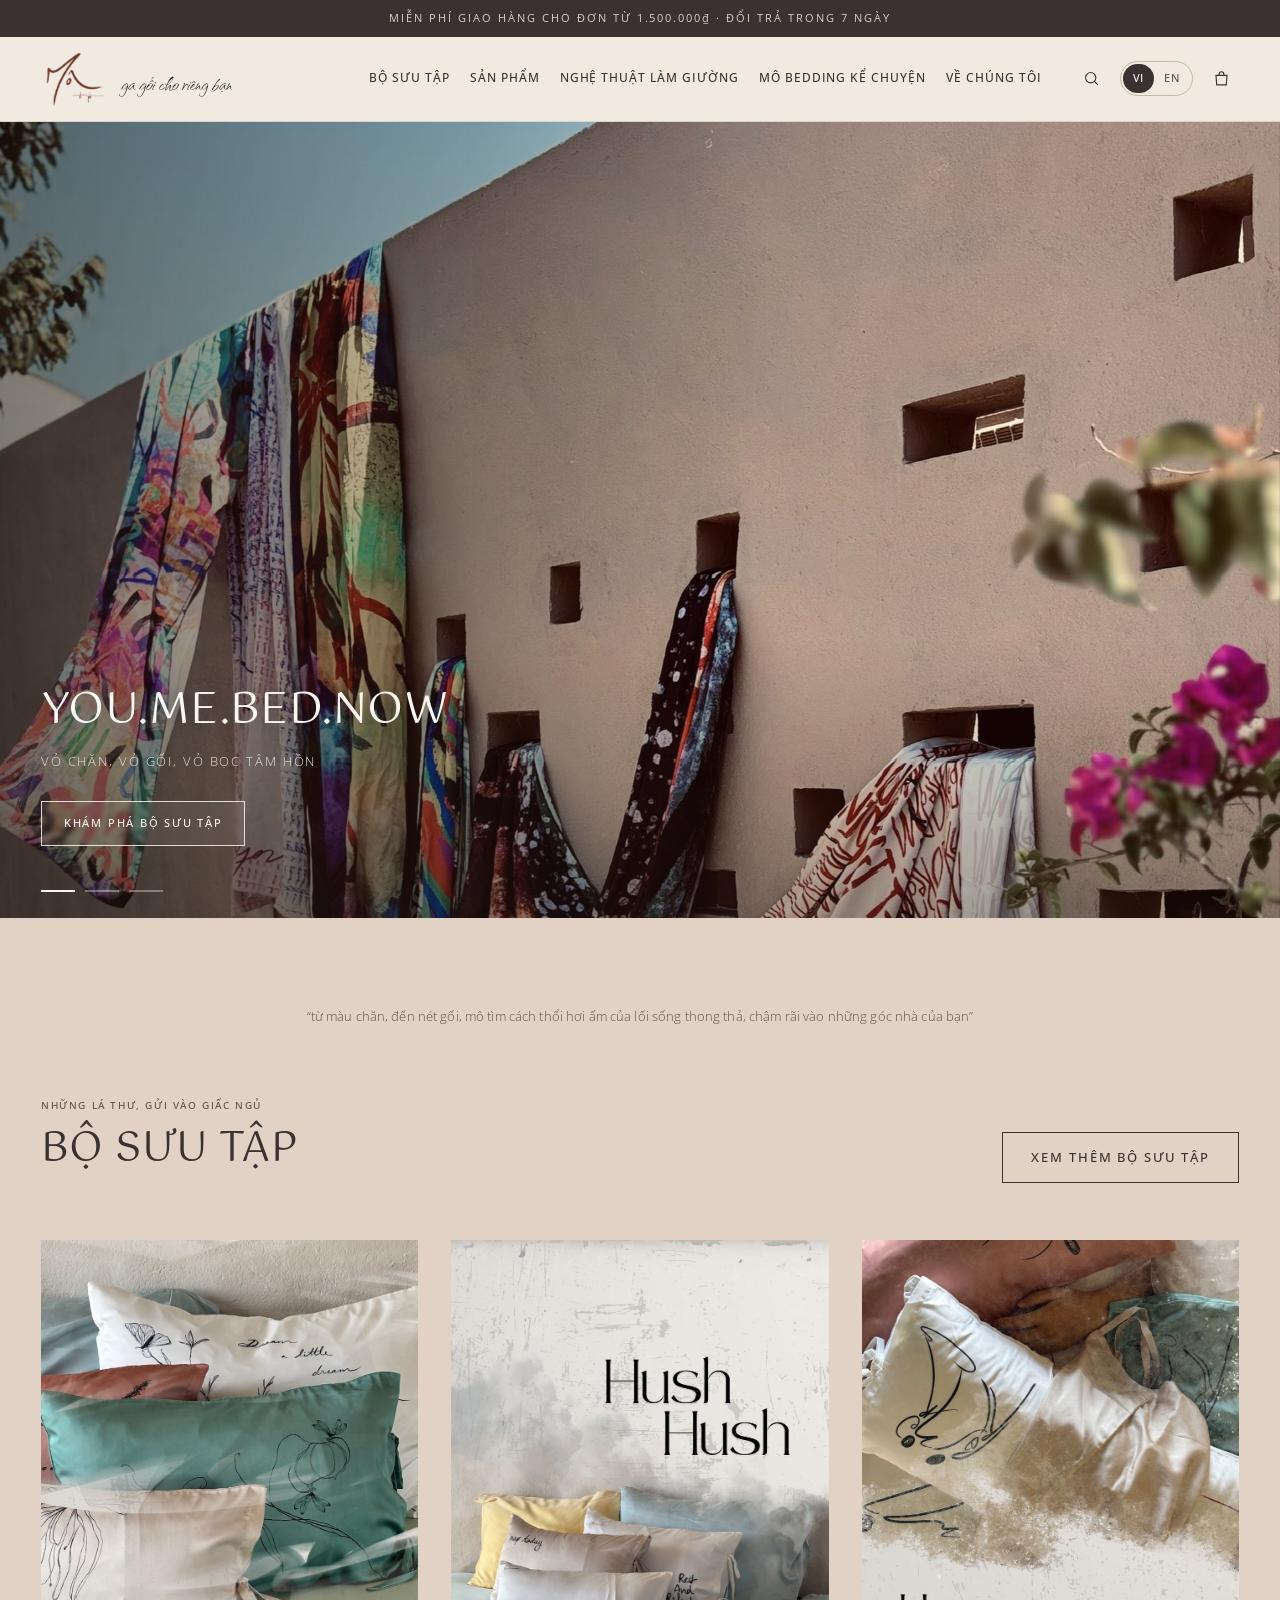
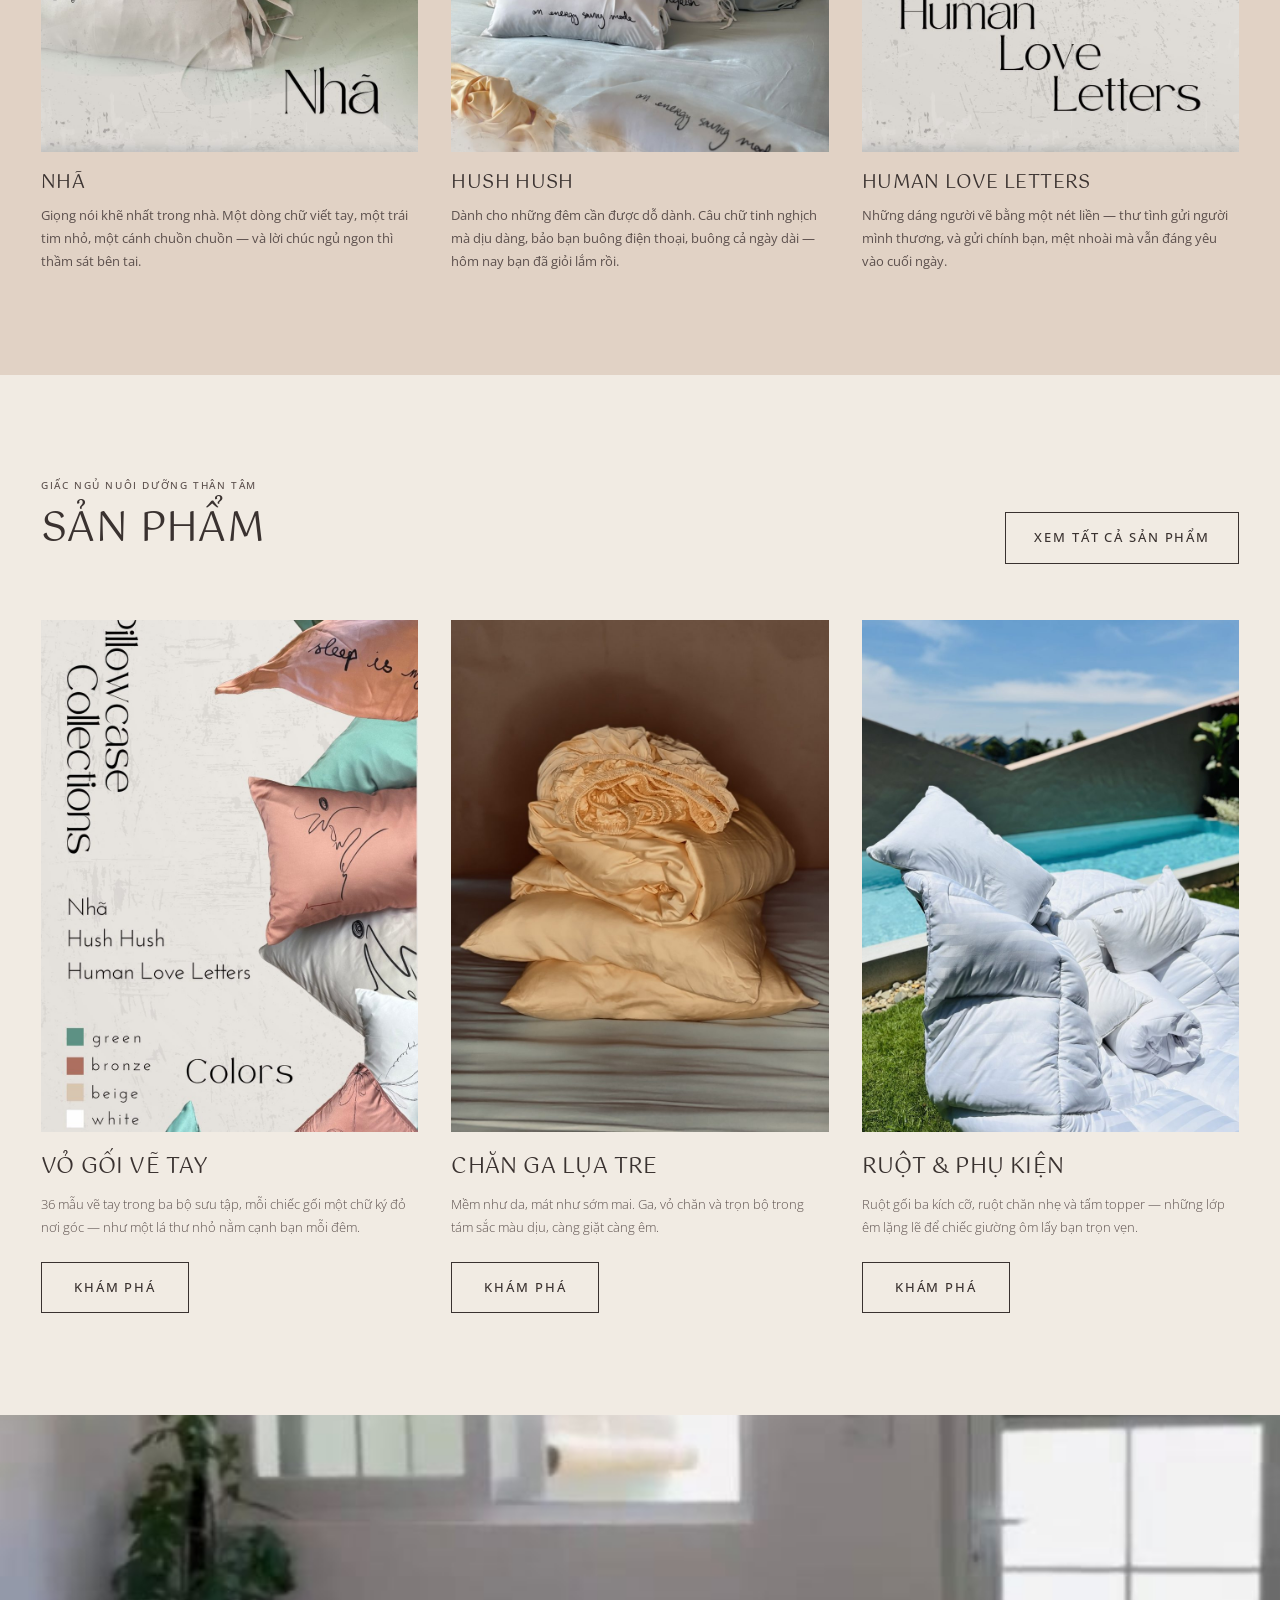
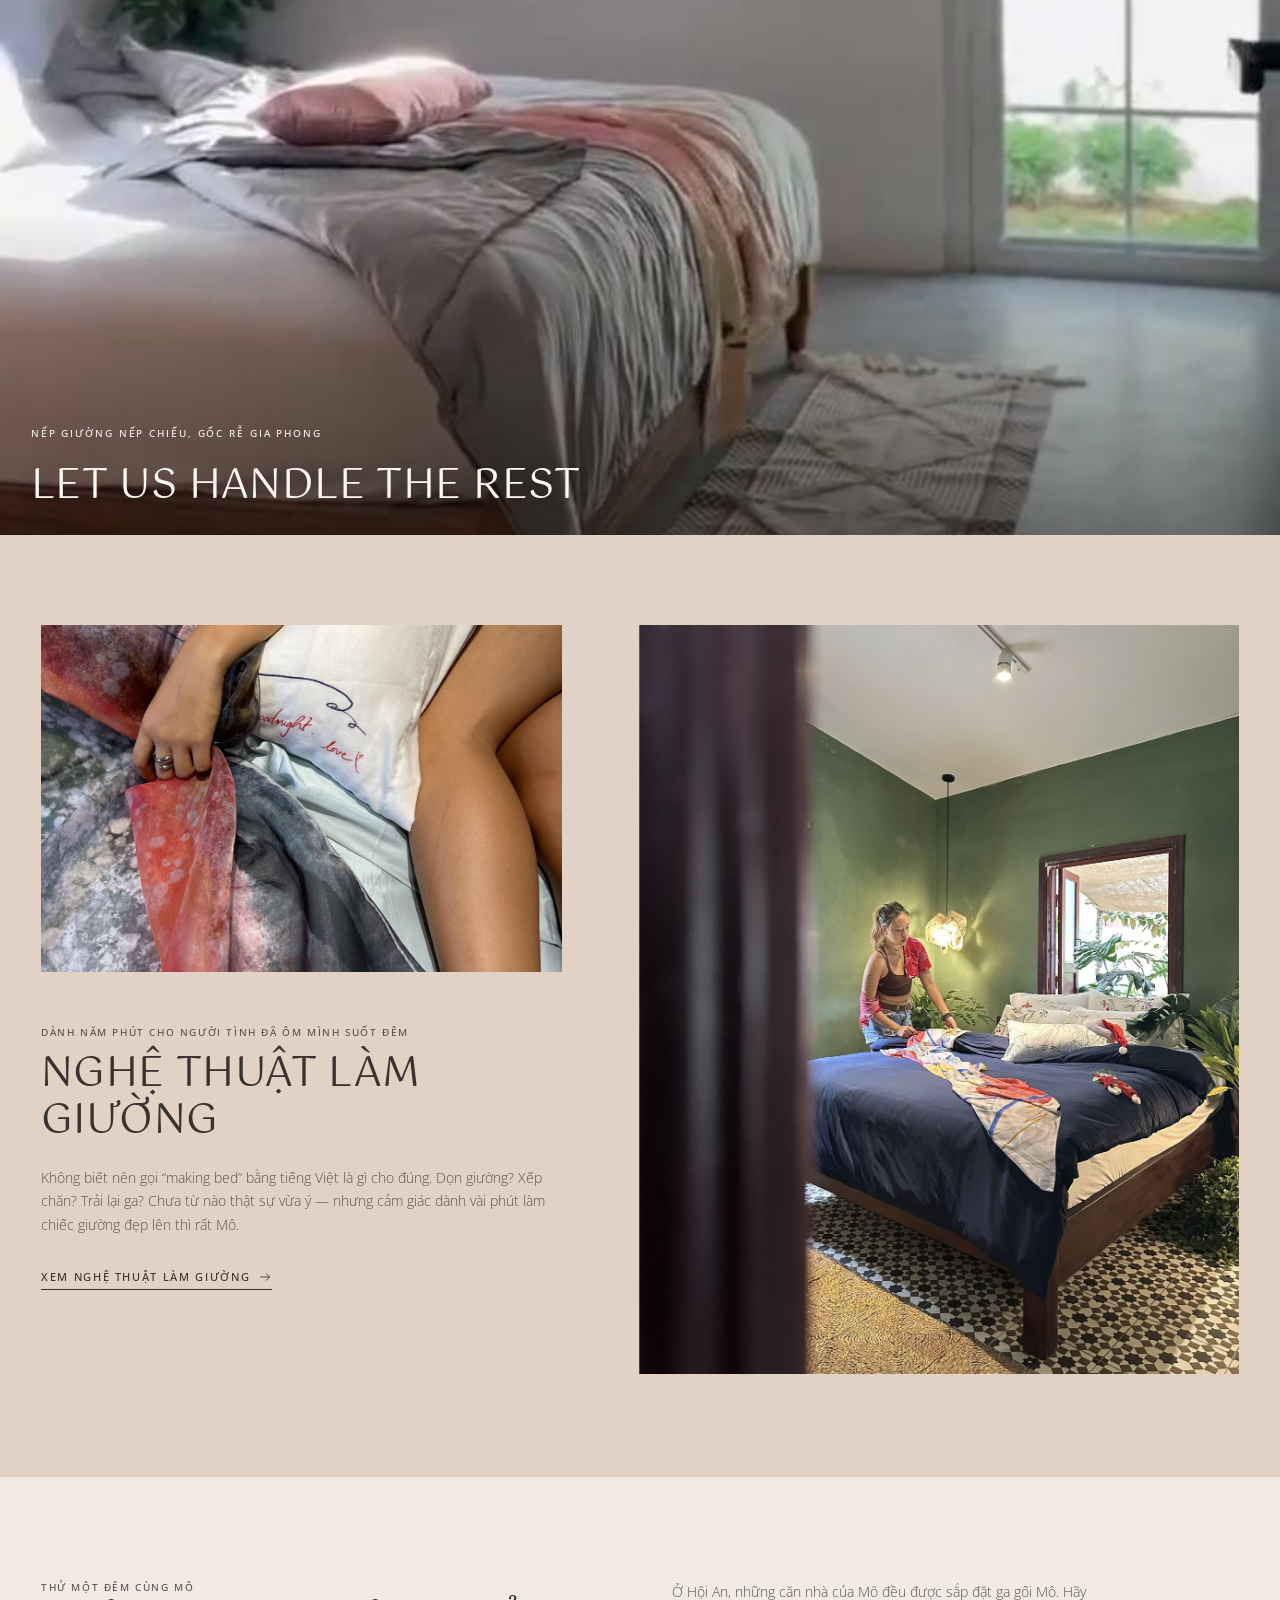
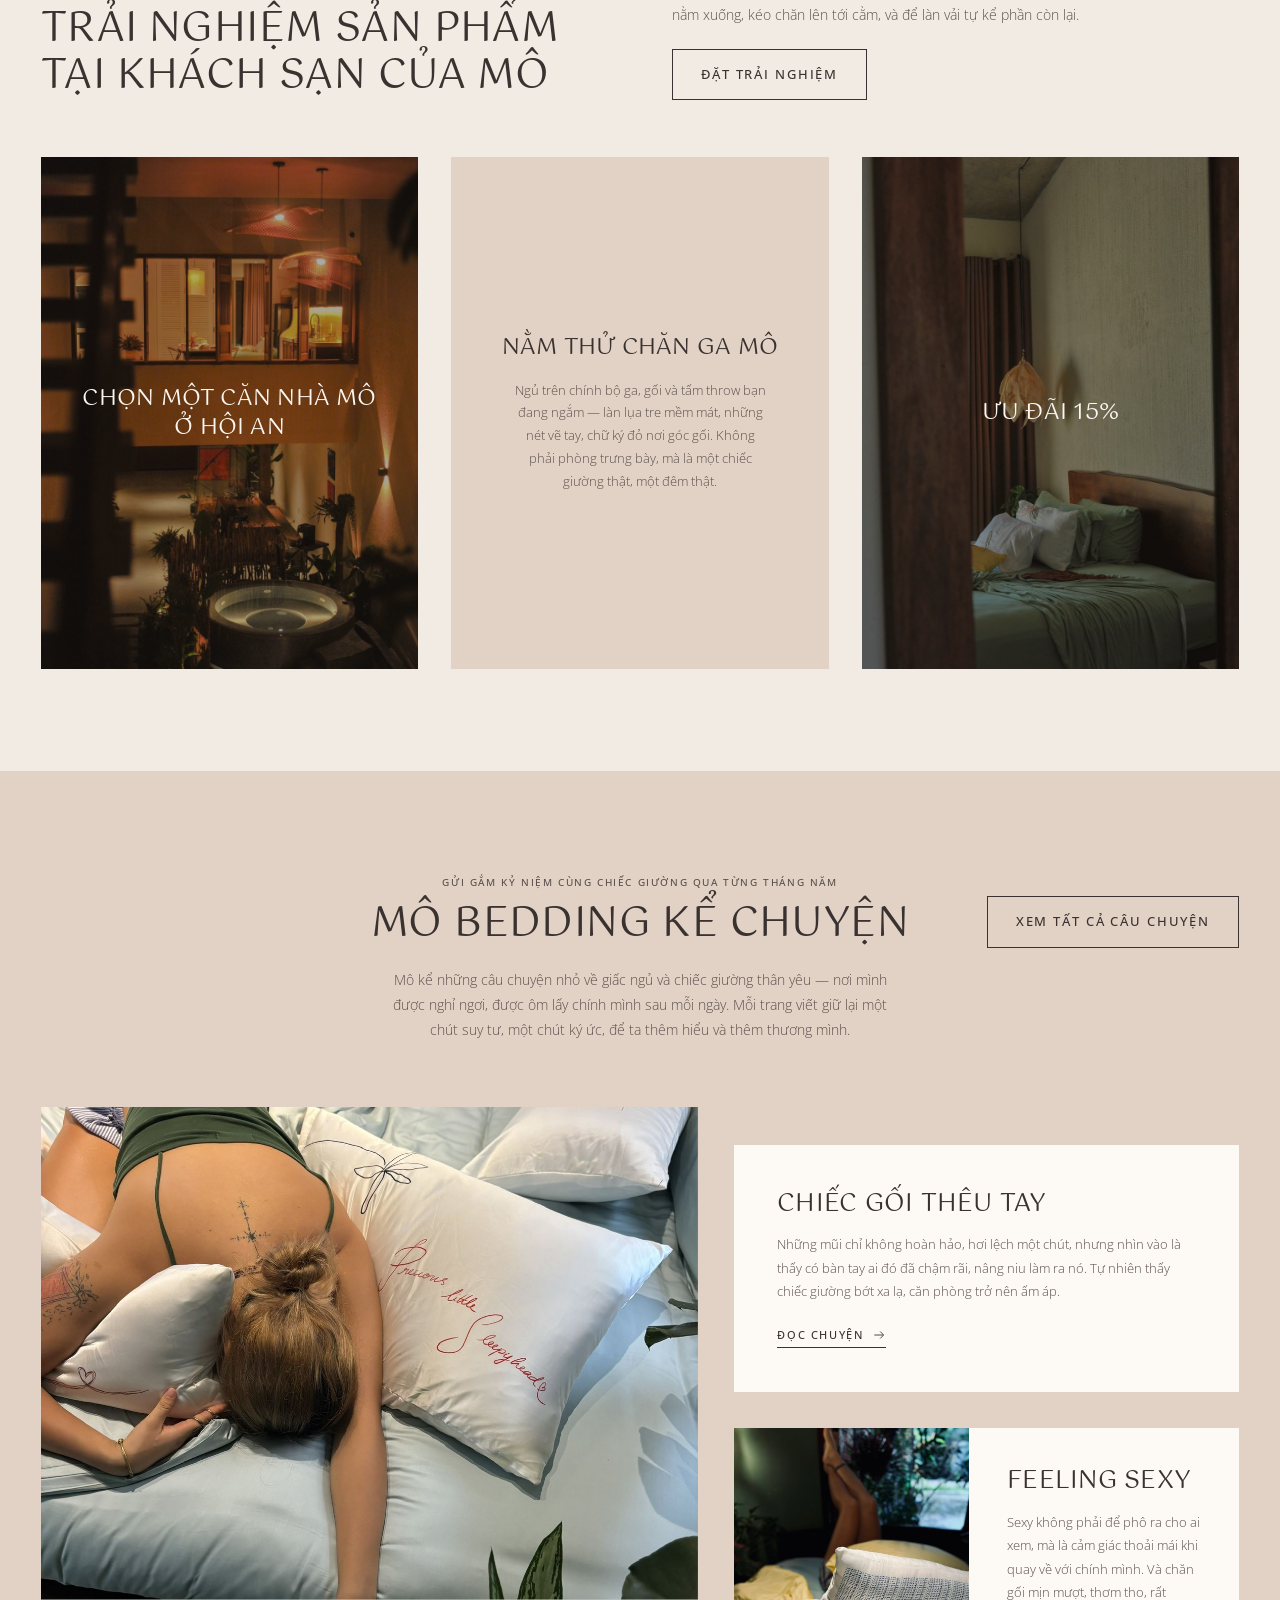
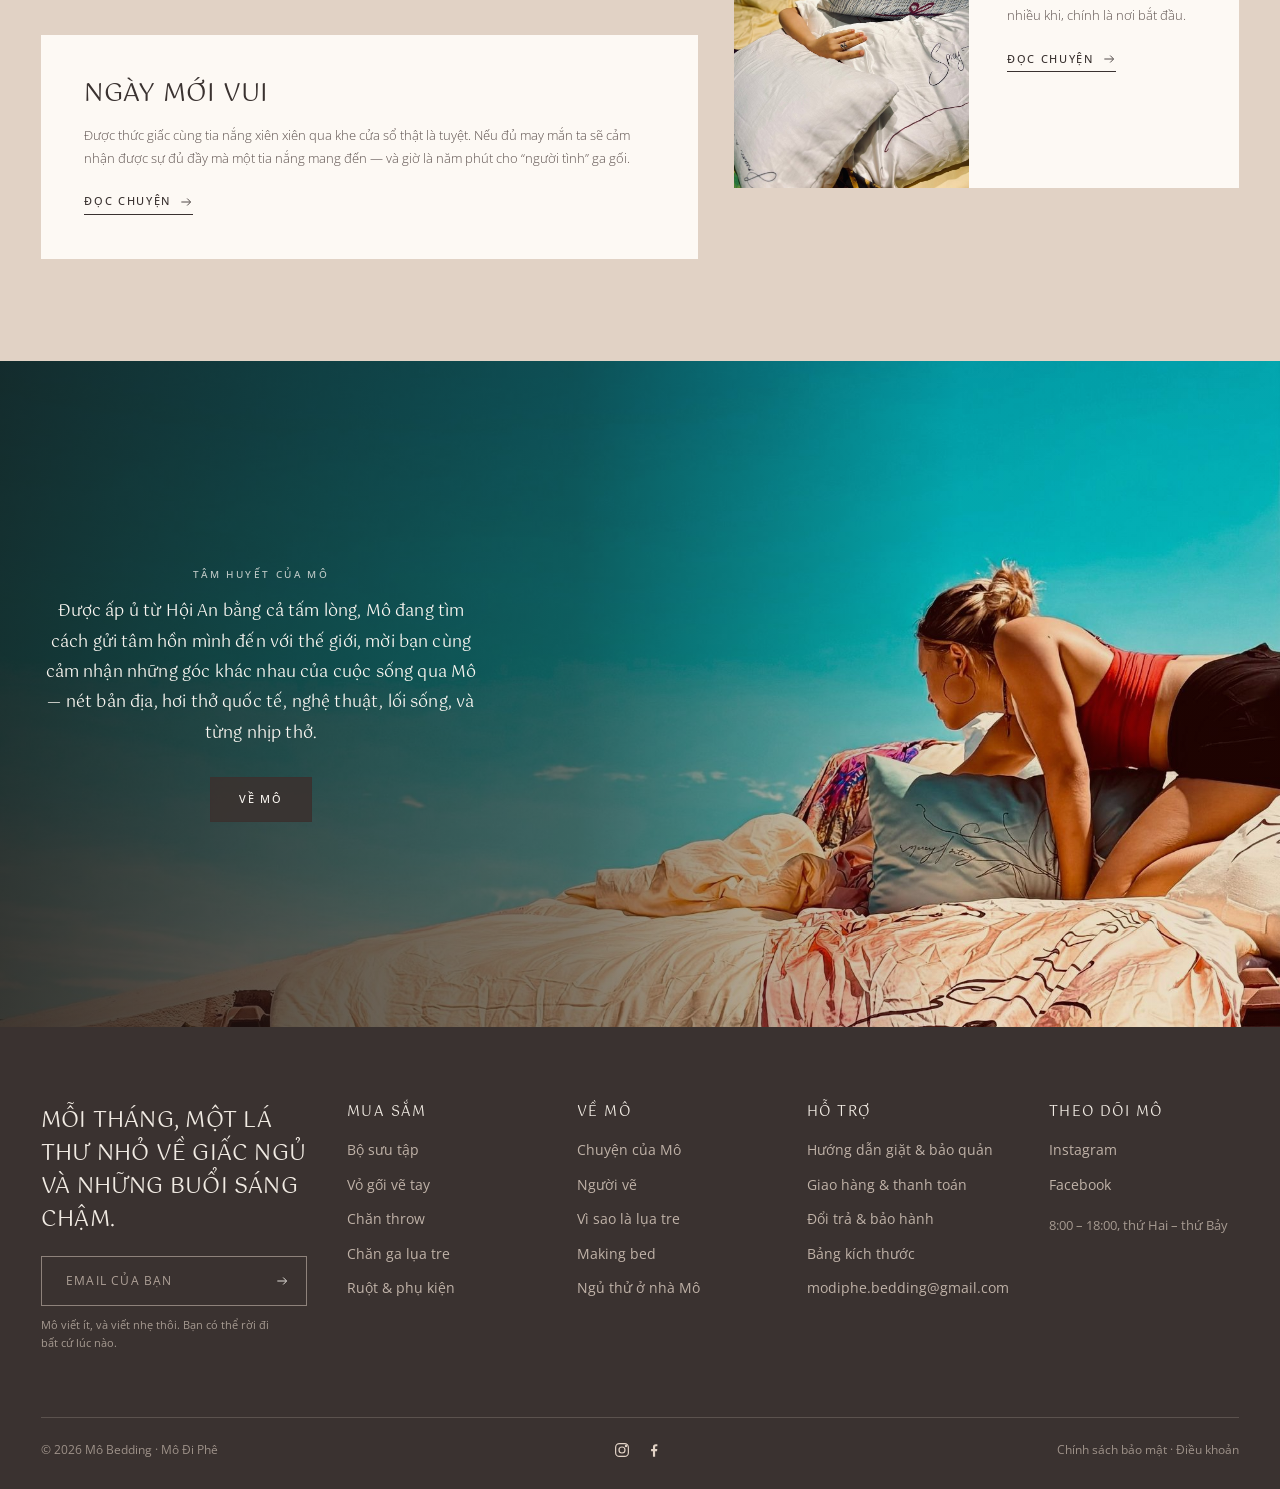
==== index.html @ f8b9a09b "Move All stories button back to the title row Kicker, title and intro stay centred; the button sits " ====
<!doctype html>
<html lang="vi">
<head>
  <meta charset="utf-8">
  <meta name="viewport" content="width=device-width, initial-scale=1">
  <meta name="robots" content="noindex"><!-- bản demo: bỏ dòng này khi lên web chính thức -->
  <title>Mô Bedding · You.me.bed.now — vỏ chăn, vỏ gối, vỏ bọc tâm hồn</title>
  <meta name="description" content="Mô Bedding — ga gối cho riêng bạn. Vỏ chăn, vỏ gối, vỏ bọc tâm hồn. Bộ sưu tập Nhã, Hush Hush, Human Love Letters.">
  <link rel="preconnect" href="https://fonts.googleapis.com">
  <link rel="preconnect" href="https://fonts.gstatic.com" crossorigin>
  <link href="https://fonts.googleapis.com/css2?family=Gotu&family=Qwitcher+Grypen&family=Open+Sans:ital,wght@0,300..700;1,300..700&display=swap" rel="stylesheet">
  <link rel="stylesheet" href="assets/css/style.css?v=20260918f">
</head>
<body data-page="home" data-en-title="Mô Bedding · You.me.bed.now — duvet covers, pillow covers, covers for the soul">
<div id="site-header"></div>

<main>

  <!-- 1. HERO — slide từng ảnh, tự chuyển sau 5 giây -->
  <section class="hero hero--slides" aria-label="Giới thiệu" data-en-aria="Introduction">
    <div class="hero__slide is-active"><img class="hero__fg" src="assets/img/banner-1.jpg" style="object-position:50% 55%" alt="Những tấm throw vẽ tay của Mô phơi trên tường nắng" data-en-alt="Hand-drawn Mô throws drying on a sunlit wall"></div>
    <div class="hero__slide"><img class="hero__fg" src="assets/img/banner-2.jpg" style="object-position:50% 65%" alt="Chiếc giường trải ga gối Mô giữa trời xanh" data-en-alt="A bed dressed in Mô bedding under a blue sky"></div>
    <div class="hero__slide"><img class="hero__fg" src="assets/img/banner-3.jpg" style="object-position:50% 25%" alt="Tượng gỗ quấn khăn lụa Mô bên hồ bơi" data-en-alt="A wooden statue wrapped in a Mô silk scarf by the pool"></div>
    <div class="hero__content"><div class="wrap hero__text">
      <h1 class="hero__title">You.me.bed.now</h1>
      <p class="hero__sub script-sub" data-en="duvet covers, pillow covers, covers for the soul">vỏ chăn, vỏ gối, vỏ bọc tâm hồn</p>
      <a class="btn btn--light" href="collections.html" data-en="Discover the collections">Khám phá bộ sưu tập</a>
    </div></div>
    <div class="hero__dots"></div>
  </section>

  <!-- 2. GÓC NHÌN CỦA MÔ — core value, không hình ảnh -->
  <section class="view reveal">
    <blockquote data-en="“From the colour of a duvet to the line on a pillow, Mô looks for ways to breathe the warmth of an unhurried, slow way of living into the corners of your home.”">“từ màu chăn, đến nét gối, mô tìm cách thổi hơi ấm của lối sống thong thả, chậm rãi vào những góc nhà của bạn”</blockquote>
  </section>

  <!-- 3. BỘ SƯU TẬP — hàng ngang 3 bộ -->
  <section class="section" id="collections" style="padding-top:0">
    <div class="wrap">
      <div class="coll-head head-row reveal">
        <div>
          <p class="sec-kicker" data-en="Letters, sent into your sleep">Những lá thư, gửi vào giấc ngủ</p>
          <h2 class="sec-title" data-en="Collections">Bộ sưu tập</h2>
        </div>
        <a class="btn" href="collections.html" data-en="See more collections">Xem thêm bộ sưu tập</a>
      </div>
      <div class="coll-row reveal-stagger">
        <a class="ccard" href="collections.html#nha">
          <figure><img src="assets/img/coll2-nha.jpg" alt="Bộ sưu tập Nhã" data-en-alt="The Nhã collection" loading="lazy" style="object-position:50% 100%"></figure>
          <h3 class="ccard__title">Nhã</h3>
          <p data-en="The softest voice in the house. A handwritten line, a small heart, a dragonfly — and a goodnight whispered close to your ear.">Giọng nói khẽ nhất trong nhà. Một dòng chữ viết tay, một trái tim nhỏ, một cánh chuồn chuồn — và lời chúc ngủ ngon thì thầm sát bên tai.</p>
        </a>
        <a class="ccard" href="collections.html#hush-hush">
          <figure><img src="assets/img/coll2-hush.jpg" alt="Bộ sưu tập Hush Hush" data-en-alt="The Hush Hush collection" loading="lazy" style="object-position:50% 0%"></figure>
          <h3 class="ccard__title">Hush Hush</h3>
          <p data-en="For the nights that need a little coaxing. Playful, tender words telling you to put the phone down, let the day go — you did well today.">Dành cho những đêm cần được dỗ dành. Câu chữ tinh nghịch mà dịu dàng, bảo bạn buông điện thoại, buông cả ngày dài — hôm nay bạn đã giỏi lắm rồi.</p>
        </a>
        <a class="ccard" href="collections.html#human-love-letters">
          <figure><img src="assets/img/coll2-hll.jpg" alt="Bộ sưu tập Human Love Letters" data-en-alt="The Human Love Letters collection" loading="lazy" style="object-position:50% 100%"></figure>
          <h3 class="ccard__title">Human Love Letters</h3>
          <p data-en="Figures drawn in one unbroken line — love letters to the people we love, and to you, tired yet lovely at the end of the day.">Những dáng người vẽ bằng một nét liền — thư tình gửi người mình thương, và gửi chính bạn, mệt nhoài mà vẫn đáng yêu vào cuối ngày.</p>
        </a>
      </div>
    </div>
  </section>

  <!-- 4. SẢN PHẨM — 5 ảnh đại diện -->
  <section class="section section--alt" id="san-pham">
    <div class="wrap">
      <div class="coll-head head-row reveal">
        <div>
          <p class="sec-kicker" data-en="Sleep that nourishes body and soul">Giấc ngủ nuôi dưỡng thân tâm</p>
          <h2 class="sec-title" data-en="Products">Sản phẩm</h2>
        </div>
        <a class="btn" href="shop.html" data-en="See all products">Xem tất cả sản phẩm</a>
      </div>
      <div class="pcards reveal-stagger">
        <article class="pcat">
          <a class="pcat__img" href="shop.html?type=pillow"><img src="assets/img/pcat3-pillow.jpg" alt="Bộ sưu tập vỏ gối vẽ tay của Mô" data-en-alt="Mô hand-drawn pillowcases" loading="lazy"></a>
          <h3 class="pcat__title" data-en="Hand-drawn pillowcases">Vỏ gối vẽ tay</h3>
          <p data-en="36 designs across three collections, each drawn by hand and signed in red in the corner — a little letter tucked beside you every night.">36 mẫu vẽ tay trong ba bộ sưu tập, mỗi chiếc gối một chữ ký đỏ nơi góc — như một lá thư nhỏ nằm cạnh bạn mỗi đêm.</p>
          <a class="btn" href="shop.html?type=pillow" data-en="Explore">Khám phá</a>
        </article>
        <article class="pcat">
          <a class="pcat__img" href="shop.html?type=set"><img src="assets/img/pcat3-bedding.jpg" alt="Chăn ga lụa tre màu đào gấp gọn" data-en-alt="Peach bamboo silk bedding, neatly folded" loading="lazy"></a>
          <h3 class="pcat__title" data-en="Bamboo silk bedding">Chăn ga lụa tre</h3>
          <p data-en="Soft as skin, cool as early morning. Sheets, duvet covers and full sets in eight quiet colours, softer with every wash.">Mềm như da, mát như sớm mai. Ga, vỏ chăn và trọn bộ trong tám sắc màu dịu, càng giặt càng êm.</p>
          <a class="btn" href="shop.html?type=set" data-en="Explore">Khám phá</a>
        </article>
        <article class="pcat">
          <a class="pcat__img" href="shop.html?type=insert"><img src="assets/img/pcat3-insert.jpg" alt="Ruột chăn và ruột gối trắng bên hồ bơi" data-en-alt="White duvet and pillow inserts by the pool" loading="lazy"></a>
          <h3 class="pcat__title" data-en="Inserts &amp; essentials">Ruột &amp; phụ kiện</h3>
          <p data-en="Pillow inserts in three sizes, a light duvet insert and a mattress topper — the quiet layers that make a bed feel like a hug.">Ruột gối ba kích cỡ, ruột chăn nhẹ và tấm topper — những lớp êm lặng lẽ để chiếc giường ôm lấy bạn trọn vẹn.</p>
          <a class="btn" href="shop.html?type=insert" data-en="Explore">Khám phá</a>
        </article>
      </div>
    </div>
  </section>

  <!-- 5. VIDEO + NGHỆ THUẬT LÀM GIƯỜNG (bố cục theo khối "Ẩm thực" của Namia) -->
  <section class="section film" id="making-bed">
    <div class="film__media reveal">
        <video muted autoplay loop playsinline preload="metadata"
          data-wide="assets/video/making-bed-wide.mp4?v=2" data-tall="assets/video/making-bed-tall.mp4?v=2"
          data-poster-wide="assets/img/film-wide.jpg?v=2" data-poster-tall="assets/img/film-tall.jpg?v=2"
          poster="assets/img/film-wide.jpg?v=2" aria-label="Video: nắng sớm trên chiếc giường thong thả" data-en-aria="Video: early sun on an unhurried bed"></video>
        <div class="film__overlay">
          <p class="film__caption" data-en="The folds of a bed, the roots of a home">Nếp giường nếp chiếu, gốc rễ gia phong</p>
          <p class="sec-title film__title">Let us handle the rest</p>
        </div>
      </div>
    <div class="wrap">

      <div class="feature">
        <div class="feature__left reveal">
          <figure class="feature__small"><img src="assets/img/mb-small.jpg" alt="Bàn tay vuốt tấm throw và gối vẽ tay" data-en-alt="A hand smoothing a throw and a hand-drawn pillow" loading="lazy"></figure>
          <div class="feature__txt">
            <p class="sec-kicker feature__kicker" data-en="five minutes for the lover who held you all night">dành năm phút cho người tình đã ôm mình suốt đêm</p>
            <h2 class="sec-title feature__title" data-en="The Art of Making Bed">Nghệ thuật làm giường</h2>
            <p class="feature__body" data-en="We still can't find the right Vietnamese word for “making bed”. Tidying the bed? Folding the duvet? Smoothing the sheet again? None feels quite right — but spending a few minutes making the bed lovely feels very Mô.">Không biết nên gọi “making bed” bằng tiếng Việt là gì cho đúng. Dọn giường? Xếp chăn? Trải lại ga? Chưa từ nào thật sự vừa ý — nhưng cảm giác dành vài phút làm chiếc giường đẹp lên thì rất Mô.</p>
            <a class="link-line" href="about.html#making-bed"><span data-en="See the art of making bed">Xem nghệ thuật làm giường</span> <svg width="14" height="14" viewBox="0 0 24 24" fill="none" stroke="currentColor" stroke-width="1.5"><path d="M4 12h15m-5-6 6 6-6 6"/></svg></a>
          </div>
        </div>
        <figure class="feature__big img-reveal"><img src="assets/img/mb-big.jpg" alt="Làm giường buổi sáng trong phòng ngủ nhà Mô" data-en-alt="Making the bed in the morning at a Mô home" loading="lazy"></figure>
      </div>
    </div>
  </section>

  <!-- 6. TRẢI NGHIỆM MÔ BEDDING TẠI KHÁCH SẠN (bố cục theo "Ưu đãi đặc biệt" của Namia) -->
  <section class="section offer" id="trai-nghiem">
    <div class="wrap">
      <div class="offer__head reveal">
        <div>
          <p class="sec-kicker feature__kicker" data-en="try a night with mô">thử một đêm cùng mô</p>
          <h2 class="sec-title offer__title" data-en="Experience our bedding at Mô's hotel">Trải nghiệm sản phẩm tại khách sạn của Mô</h2>
        </div>
        <div class="offer__intro">
          <p data-en="In Hội An, every Mô home is dressed in Mô bedding. Lie down, pull the duvet up to your chin, and let the fabric tell you the rest.">Ở Hội An, những căn nhà của Mô đều được sắp đặt ga gối Mô. Hãy nằm xuống, kéo chăn lên tới cằm, và để làn vải tự kể phần còn lại.</p>
          <a class="btn" href="#" data-en="Book the experience">Đặt trải nghiệm</a>
        </div>
      </div>
      <div class="offer__cards reveal-stagger">
        <a class="ocard ocard--img" href="#">
          <img src="assets/img/ks-left.jpg" alt="Giếng trời và bồn nước ấm trong một căn nhà của Mô về đêm" data-en-alt="The courtyard and warm tub of a Mô home at night" loading="lazy">
          <h3 data-en="Choose a Mô home in Hội An">Chọn một căn nhà Mô ở Hội An</h3>
        </a>
        <div class="ocard ocard--text">
          <h3 data-en="Sleep on Mô bedding">Nằm thử chăn ga Mô</h3>
          <p data-en="Sleep on the very sheets, pillows and throws you have been admiring — the silky bamboo, the hand-drawn lines, the red signature in the corner. No showroom, just a real bed and a real night.">Ngủ trên chính bộ ga, gối và tấm throw bạn đang ngắm — làn lụa tre mềm mát, những nét vẽ tay, chữ ký đỏ nơi góc gối. Không phải phòng trưng bày, mà là một chiếc giường thật, một đêm thật.</p>
        </div>
        <a class="ocard ocard--img" href="#">
          <img src="assets/img/ks-right.jpg" alt="Phòng ngủ ga gối Mô nhìn qua khung cửa gỗ" data-en-alt="A bedroom in Mô bedding seen through a wooden door frame" loading="lazy">
          <h3 data-en="Get 15% off">Ưu đãi 15%</h3>
        </a>
      </div>
    </div>
  </section>

  <!-- 7. MÔ BEDDING KỂ CHUYỆN (bố cục theo "Sống khỏe" của Namia) -->
  <section class="section hub" id="ke-chuyen">
    <div class="wrap">
      <div class="hub__head hub__head--center reveal">
        <div class="head-row">
          <div class="head-row__main">
            <p class="sec-kicker feature__kicker" data-en="memories with the bed, kept through the years">gửi gắm kỷ niệm cùng chiếc giường qua từng tháng năm</p>
            <h2 class="sec-title hub__title" data-en="Mo Bedding Stories">Mô Bedding kể chuyện</h2>
          </div>
          <a class="btn" href="stories.html" data-en="All stories">Xem tất cả câu chuyện</a>
        </div>
        <p class="hub__intro" data-en="Small stories about sleep and the bed we love — where we rest, and hold ourselves close at the end of each day. Each one keeps a little thought, a little memory, so we may know ourselves better and love ourselves a little more.">Mô kể những câu chuyện nhỏ về giấc ngủ và chiếc giường thân yêu — nơi mình được nghỉ ngơi, được ôm lấy chính mình sau mỗi ngày. Mỗi trang viết giữ lại một chút suy tư, một chút ký ức, để ta thêm hiểu và thêm thương mình.</p>
      </div>
      <div class="hub__grid">
        <div class="hub__col">
          <figure class="hub__main img-reveal"><img src="assets/img/ks-main.jpg" alt="Nằm úp mặt ôm gối Precious little sleepyhead của Mô" data-en-alt="Lying face down hugging the Mô Precious little sleepyhead pillow" loading="lazy"></figure>
          <a class="hcard reveal" href="stories.html">
            <h3 data-en="A happy new day">Ngày mới vui</h3>
            <p data-en="What a joy to wake with a slant of sunlight through the window. Lucky enough, you feel the fullness a single ray can bring — and now it is five minutes for the “lover” who held you all night.">Được thức giấc cùng tia nắng xiên xiên qua khe cửa sổ thật là tuyệt. Nếu đủ may mắn ta sẽ cảm nhận được sự đủ đầy mà một tia nắng mang đến — và giờ là năm phút cho “người tình” ga gối.</p>
            <span class="link-line"><span data-en="Read the story">Đọc chuyện</span> <svg width="14" height="14" viewBox="0 0 24 24" fill="none" stroke="currentColor" stroke-width="1.5"><path d="M4 12h15m-5-6 6 6-6 6"/></svg></span>
          </a>
        </div>
        <div class="hub__col hub__col--right">
          <a class="hcard reveal" href="stories.html">
            <h3 data-en="The hand-embroidered pillow">Chiếc gối thêu tay</h3>
            <p data-en="The stitches weren't perfect, a little crooked — yet you could see a hand had made it slowly, tenderly. Suddenly the bed felt less strange, and the room felt warm.">Những mũi chỉ không hoàn hảo, hơi lệch một chút, nhưng nhìn vào là thấy có bàn tay ai đó đã chậm rãi, nâng niu làm ra nó. Tự nhiên thấy chiếc giường bớt xa lạ, căn phòng trở nên ấm áp.</p>
            <span class="link-line"><span data-en="Read the story">Đọc chuyện</span> <svg width="14" height="14" viewBox="0 0 24 24" fill="none" stroke="currentColor" stroke-width="1.5"><path d="M4 12h15m-5-6 6 6-6 6"/></svg></span>
          </a>
          <a class="hcard hcard--split reveal" href="stories.html">
            <figure><img src="assets/img/st-sexy2.jpg" alt="Nằm thư thả trên gối vẽ tay của Mô" data-en-alt="Lounging on a hand-drawn Mô pillow" loading="lazy"></figure>
            <div>
              <h3>Feeling sexy</h3>
              <p data-en="Sexy isn't something to show anyone — it's the ease of coming back to yourself. Soft, fragrant sheets are, so often, where it begins.">Sexy không phải để phô ra cho ai xem, mà là cảm giác thoải mái khi quay về với chính mình. Và chăn gối mịn mượt, thơm tho, rất nhiều khi, chính là nơi bắt đầu.</p>
              <span class="link-line"><span data-en="Read the story">Đọc chuyện</span> <svg width="14" height="14" viewBox="0 0 24 24" fill="none" stroke="currentColor" stroke-width="1.5"><path d="M4 12h15m-5-6 6 6-6 6"/></svg></span>
            </div>
          </a>
        </div>
      </div>
    </div>
  </section>

  <!-- 8. VỀ MÔ / MISSION STATEMENT (bố cục theo banner ảnh lớn của Namia) -->
  <section class="mission" id="ve-mo">
    <div class="mission__imgs mission__imgs--one" aria-hidden="true">
      <img src="assets/img/vemo-bg.jpg" alt="" loading="lazy">
    </div>
    <div class="wrap mission__wrap">
      <div class="mission__txt reveal">
        <p class="mission__kicker" data-en="The passion">Tâm huyết của Mô</p>
        <h2 class="mission__title" data-en="Conceived from Hội An with love, we are finding ways to bring our soul into the world, inviting people to experience the different sides of life through Mô — the local, the international, the art, the lifestyle, the breath.">Được ấp ủ từ Hội An bằng cả tấm lòng, Mô đang tìm cách gửi tâm hồn mình đến với thế giới, mời bạn cùng cảm nhận những góc khác nhau của cuộc sống qua Mô — nét bản địa, hơi thở quốc tế, nghệ thuật, lối sống, và từng nhịp thở.</h2>
        <a class="btn btn--dark" href="about.html" data-en="About Mô">Về Mô</a>
      </div>
    </div>
  </section>

</main>

<div id="site-footer"></div>
<script src="assets/js/main.js?v=20260918f"></script>
</body>
</html>
---- assets/css/style.css ----
/* =========================================================
   MÔ BEDDING — giao diện chuẩn theo Namia River Retreat
   Gotu cho tiêu đề (viết hoa) · Open Sans cho nội dung
   ========================================================= */

:root {
  /* Tông màu chuẩn — chủ đạo #E1D2C5, tham chiếu giao diện Namia River Retreat */
  --bg: #e1d2c5;         /* tông chủ đạo */
  --bg-alt: #f1ebe3;     /* dải sáng xen kẽ */
  --bg-deep: #d3c1b0;
  --card: #d6c5b5;       /* nền chờ ảnh */
  --ink: #3a3230;        /* chữ nâu đậm */
  --ink-soft: #4e4441;
  --muted: #5c504d;
  --line: #c9b6a4;
  --brand: #9e7863;      /* nâu điểm nhấn */
  --accent: #9e7863;
  --sage: #8a9480;
  --green: #3a3230;      /* khối đậm: thanh thông báo, dải trích dẫn, nút đặc */
  --white: #faf6f1;

  --serif: "Gotu", Georgia, "Times New Roman", serif;
  --sans: "Open Sans", "Helvetica Neue", Arial, sans-serif;

  --wrap: 1440px;
  --pad: clamp(20px, 3.2vw, 48px);
  --ease: cubic-bezier(.2, .7, .2, 1);
  --header-h: 76px;
}

*, *::before, *::after { box-sizing: border-box; }
html { scroll-behavior: smooth; -webkit-text-size-adjust: 100%; }
body {
  margin: 0;
  background: var(--bg);
  color: var(--ink);
  font-family: var(--sans);
  font-size: 15px;
  line-height: 1.6;
  -webkit-font-smoothing: antialiased;
}
img { max-width: 100%; display: block; }
a { color: inherit; text-decoration: none; }
button { font: inherit; color: inherit; cursor: pointer; background: none; border: 0; padding: 0; }
input { font: inherit; }
h1, h2, h3, h4 { font-family: var(--serif); font-weight: 400; margin: 0; line-height: 1.1; letter-spacing: -.005em; }
p { margin: 0; }

.wrap { max-width: var(--wrap); margin: 0 auto; padding: 0 var(--pad); }
.sr-only { position: absolute; width: 1px; height: 1px; overflow: hidden; clip: rect(0 0 0 0); white-space: nowrap; }

/* ---------- Kiểu chữ ---------- */
.eyebrow {
  font-family: var(--sans);
  font-size: 11px;
  font-weight: 500;
  letter-spacing: .18em;
  text-transform: uppercase;
  color: var(--muted);
}
.h-xl { font-size: clamp(46px, 6.4vw, 88px); }
.h-lg { font-size: clamp(36px, 4.2vw, 58px); }
.h-md { font-size: clamp(28px, 3vw, 40px); }
.h-sm { font-size: 25px; }
.lead { font-size: 16px; color: var(--ink-soft); max-width: 46ch; }
.italic { font-style: italic; }

/* ---------- Nút ---------- */
.btn {
  display: inline-flex; align-items: center; justify-content: center; gap: 10px;
  padding: 15px 28px;
  border: 1px solid var(--ink);
  font-size: 11.5px; font-weight: 500; letter-spacing: .14em; text-transform: uppercase;
  transition: background .3s var(--ease), color .3s var(--ease), border-color .3s var(--ease);
  white-space: nowrap;
}
.btn:hover { background: var(--ink); color: var(--white); }
.btn--solid { background: var(--green); border-color: var(--green); color: var(--white); }
.btn--solid:hover { background: var(--brand); border-color: var(--brand); }
.btn--light { border-color: rgba(253,251,248,.85); color: var(--white); background: rgba(253,251,248,.06); -webkit-backdrop-filter: blur(2px); backdrop-filter: blur(2px); }
.btn--light:hover { background: var(--white); color: var(--ink); }
.link-line {
  display: inline-flex; align-items: center; gap: 8px;
  font-size: 11.5px; font-weight: 500; letter-spacing: .14em; text-transform: uppercase;
  border-bottom: 1px solid currentColor; padding-bottom: 3px;
}
.link-line svg { transition: transform .3s var(--ease); }
.link-line:hover svg { transform: translateX(4px); }

/* ---------- Thanh thông báo ---------- */
.announce {
  background: var(--green); color: #ece5d8;
  font-size: 11px; letter-spacing: .14em; text-transform: uppercase; text-align: center;
  padding: 9px var(--pad);
}

/* ---------- Header 1 hàng ---------- */
.header {
  position: sticky; top: 0; z-index: 50;
  background: rgba(247, 244, 239, .94);
  -webkit-backdrop-filter: saturate(1.4) blur(10px); backdrop-filter: saturate(1.4) blur(10px);
  border-bottom: 1px solid var(--line);
  transition: box-shadow .3s;
}
.header.is-scrolled { box-shadow: 0 6px 24px -18px rgba(47, 42, 39, .5); }
.header__row {
  height: var(--header-h);
  display: flex; align-items: center; gap: 36px;
}
.logo { display: flex; align-items: center; gap: 4px; flex-shrink: 0; }
.logo img { height: 46px; width: auto; }
.logo__word {
  font-family: var(--serif); font-size: 13px; letter-spacing: .32em; text-transform: uppercase;
  color: var(--brand); font-weight: 400; margin-top: 14px;
}
.nav { display: flex; gap: 26px; }
.nav a {
  font-size: 13.5px; color: var(--ink-soft); position: relative; padding: 6px 0;
  white-space: nowrap;
}
.nav a::after {
  content: ""; position: absolute; left: 0; right: 0; bottom: 0; height: 1px; background: var(--ink);
  transform: scaleX(0); transform-origin: left; transition: transform .35s var(--ease);
}
.nav a:hover::after, .nav a[aria-current="page"]::after { transform: scaleX(1); }
.nav a[aria-current="page"] { color: var(--ink); }

.actions { margin-left: auto; display: flex; align-items: center; gap: 18px; }
.icon-btn { width: 36px; height: 36px; display: grid; place-items: center; border-radius: 50%; position: relative; transition: background .2s; }
.icon-btn:hover { background: var(--bg-alt); }
.icon-btn svg { width: 19px; height: 19px; }
.cart-count {
  position: absolute; top: 2px; right: 0;
  min-width: 17px; height: 17px; padding: 0 4px; border-radius: 9px;
  background: var(--accent); color: #fff; font-size: 10px; font-weight: 600;
  display: grid; place-items: center; line-height: 1;
  transform: scale(0); transition: transform .3s var(--ease);
}
.cart-count.has { transform: scale(1); }
.cart-count.bump { animation: bump .45s var(--ease); }
@keyframes bump { 40% { transform: scale(1.35); } }

.lang { display: flex; border: 1px solid var(--line); border-radius: 20px; padding: 2px; }
.lang button {
  font-size: 11px; font-weight: 500; letter-spacing: .08em; padding: 5px 10px; border-radius: 16px; color: var(--muted);
  transition: background .25s, color .25s;
}
.lang button.is-active { background: var(--ink); color: var(--white); }

.burger { display: none; }

/* Tìm kiếm */
.search-panel {
  position: absolute; left: 0; right: 0; top: 100%;
  background: var(--bg); border-bottom: 1px solid var(--line);
  padding: 22px 0 28px;
  opacity: 0; transform: translateY(-8px); pointer-events: none;
  transition: opacity .3s var(--ease), transform .3s var(--ease);
}
.search-panel.open { opacity: 1; transform: none; pointer-events: auto; }
.search-panel form { display: flex; align-items: center; gap: 14px; border-bottom: 1px solid var(--ink); padding-bottom: 10px; }
.search-panel input { flex: 1; border: 0; background: none; font-family: var(--serif); font-size: 28px; font-weight: 300; outline: none; color: var(--ink); }
.search-tags { display: flex; flex-wrap: wrap; gap: 8px; margin-top: 16px; align-items: center; }
.search-tags span { font-size: 12px; color: var(--muted); margin-right: 6px; }
.search-tags a { font-size: 12.5px; padding: 6px 14px; border: 1px solid var(--line); border-radius: 20px; }
.search-tags a:hover { border-color: var(--ink); }

/* Menu mobile */
.drawer {
  position: fixed; top: 0; right: 0; bottom: 0; left: 0; inset: 0; z-index: 80; pointer-events: none;
}
.drawer__scrim { position: absolute; top: 0; right: 0; bottom: 0; left: 0; inset: 0; background: rgba(47,42,39,.35); opacity: 0; transition: opacity .35s; }
.drawer__panel {
  position: absolute; top: 0; bottom: 0; left: 0; width: min(86vw, 380px);
  background: var(--bg); padding: 24px var(--pad);
  transform: translateX(-100%); transition: transform .45s var(--ease);
  display: flex; flex-direction: column; gap: 6px;
}
.drawer.open { pointer-events: auto; }
.drawer.open .drawer__scrim { opacity: 1; }
.drawer.open .drawer__panel { transform: none; }
.drawer__panel a { font-family: var(--serif); font-size: 26px; font-weight: 300; padding: 10px 0; border-bottom: 1px solid var(--line); }
.drawer__close { align-self: flex-end; margin-bottom: 12px; }

/* ---------- Hero ---------- */
.hero {
  position: relative; overflow: hidden;
  height: clamp(620px, calc(100vh - 102px), 980px); height: clamp(620px, calc(100svh - 102px), 980px);
  background: var(--bg-deep);
  color: var(--white);
}
.hero__slide {
  position: absolute; top: 0; right: 0; bottom: 0; left: 0; inset: 0;
  opacity: 0; transition: opacity 1.2s var(--ease);
}
.hero__slide.is-active { opacity: 1; z-index: 1; }
.hero__slide img, .hero__slide video {
  width: 100%; height: 100%; object-fit: cover;
  transform: scale(1.06); transition: transform 7s linear;
}
.hero__slide.is-active img { transform: scale(1); }
.hero__slide::after {
  content: ""; position: absolute; top: 0; right: 0; bottom: 0; left: 0; inset: 0;
  background: linear-gradient(180deg, rgba(20,16,14,0) 40%, rgba(20,16,14,.55) 100%);
}
.hero__content {
  position: absolute; left: 0; right: 0; bottom: clamp(48px, 8vh, 88px); z-index: 2;
}
.hero__content .eyebrow { color: rgba(253,251,248,.85); margin-bottom: 18px; }
.hero__title { font-size: clamp(64px, 10vw, 150px); max-width: 13ch; line-height: .95; }
.hero__title em { font-style: italic; }
.hero__sub { margin: 18px 0 30px; font-size: 16px; max-width: 42ch; color: rgba(253,251,248,.9); }
.hero__text > * { opacity: 0; transform: translateY(18px); transition: opacity .9s var(--ease), transform .9s var(--ease); }
.hero__slide.is-active .hero__text > * { opacity: 1; transform: none; }
.hero__slide.is-active .hero__text > *:nth-child(2) { transition-delay: .12s; }
.hero__slide.is-active .hero__text > *:nth-child(3) { transition-delay: .24s; }
.hero__slide.is-active .hero__text > *:nth-child(4) { transition-delay: .36s; }
.hero__dots {
  position: absolute; right: var(--pad); bottom: clamp(48px, 8vh, 88px); z-index: 3;
  display: flex; gap: 10px;
}
.hero__dots button { width: 44px; height: 2px; background: rgba(253,251,248,.35); position: relative; overflow: hidden; }
.hero__dots button::after {
  content: ""; position: absolute; top: 0; right: 0; bottom: 0; left: 0; inset: 0; background: var(--white);
  transform: scaleX(0); transform-origin: left;
}
.hero__dots button.is-active::after { animation: fill 6s linear forwards; }
@keyframes fill { to { transform: scaleX(1); } }

/* Dòng tagline dưới hero */
.tagline {
  text-align: center; padding: clamp(56px, 8vw, 110px) var(--pad) clamp(40px, 5vw, 64px);
}
.tagline p.script {
  font-family: var(--serif); font-style: italic; font-weight: 400;
  font-size: clamp(34px, 4.4vw, 60px); color: var(--brand); line-height: 1.1;
}
.tagline p.sub { margin-top: 14px; color: var(--muted); }

/* ---------- Tiêu đề khu vực ---------- */
.section { padding: clamp(64px, 8vw, 120px) 0; }
.section--tight { padding: clamp(48px, 6vw, 88px) 0; }
.section--alt { background: var(--bg-alt); }
.sec-head { display: flex; align-items: flex-end; justify-content: space-between; gap: 24px; margin-bottom: clamp(28px, 3.4vw, 48px); flex-wrap: wrap; }
.sec-head .lead { margin-top: 12px; }

/* ---------- Bộ sưu tập (gallery) ---------- */
.collections { display: grid; grid-template-columns: 1.25fr 1fr 1fr; grid-template-rows: auto auto; gap: 14px; }
.coll {
  position: relative; overflow: hidden; background: var(--card); color: var(--white);
  min-height: 300px; display: block;
}
.coll:first-child { grid-row: span 2; min-height: 640px; }
.coll img { position: absolute; top: 0; right: 0; bottom: 0; left: 0; inset: 0; width: 100%; height: 100%; object-fit: cover; transition: transform 1.2s var(--ease); }
.coll:hover img { transform: scale(1.05); }
.coll::after { content: ""; position: absolute; top: 0; right: 0; bottom: 0; left: 0; inset: 0; background: linear-gradient(180deg, rgba(0,0,0,0) 45%, rgba(20,16,14,.55)); }
.coll__txt { position: absolute; left: 26px; right: 26px; bottom: 24px; z-index: 1; }
.coll__txt .eyebrow { color: rgba(253,251,248,.8); }
.coll__txt h3 { font-size: clamp(30px, 3vw, 46px); margin: 6px 0 8px; }
.coll__txt p { font-size: 14px; color: rgba(253,251,248,.88); max-width: 34ch; }
.coll__more { margin-top: 14px; display: inline-flex; font-size: 11px; letter-spacing: .14em; text-transform: uppercase; border-bottom: 1px solid; padding-bottom: 2px; }
.coll--throw { grid-column: span 2; }

/* ---------- Nhóm sản phẩm ---------- */
.cats { display: grid; grid-template-columns: repeat(5, 1fr); gap: 10px; }
.cats--4 { grid-template-columns: repeat(4, 1fr); }
.cat { position: relative; aspect-ratio: 3 / 4; overflow: hidden; background: var(--card); color: var(--white); }
.cat img { width: 100%; height: 100%; object-fit: cover; transition: transform 1s var(--ease); }
.cat:hover img { transform: scale(1.05); }
.cat::after { content: ""; position: absolute; top: 0; right: 0; bottom: 0; left: 0; inset: 0; background: linear-gradient(180deg, transparent 55%, rgba(20,16,14,.45)); }
.cat span {
  position: absolute; left: 20px; bottom: 18px; z-index: 1;
  font-size: 12px; letter-spacing: .12em; text-transform: uppercase; font-weight: 500;
  border-bottom: 1px solid rgba(253,251,248,.8); padding-bottom: 2px;
}

/* ---------- Thẻ sản phẩm ---------- */
.tabs { display: flex; gap: 6px; flex-wrap: wrap; }
.tab {
  font-size: 13px; padding: 7px 16px; border: 1px solid transparent; border-radius: 22px; color: var(--muted);
  transition: all .25s;
}
.tab:hover { color: var(--ink); }
.tab.is-active { border-color: var(--ink); color: var(--ink); }
.carousel-nav { display: flex; gap: 6px; }
.carousel-nav button { width: 40px; height: 40px; border-radius: 50%; border: 1px solid var(--line); display: grid; place-items: center; transition: all .2s; }
.carousel-nav button:hover { border-color: var(--ink); }

.products { display: grid; grid-auto-flow: column; grid-auto-columns: calc((100% - 3 * 16px) / 4); gap: 16px; overflow-x: auto; scroll-snap-type: x mandatory; scrollbar-width: none; padding-bottom: 4px; }
.products::-webkit-scrollbar { display: none; }
.products--grid { grid-auto-flow: row; grid-template-columns: repeat(3, 1fr); grid-auto-columns: auto; gap: 40px 16px; overflow: visible; }
.pcard { scroll-snap-align: start; display: flex; flex-direction: column; }
.pcard__img { position: relative; aspect-ratio: 4 / 5; overflow: hidden; background: var(--card); }
.pcard__img img { position: absolute; top: 0; right: 0; bottom: 0; left: 0; inset: 0; width: 100%; height: 100%; object-fit: cover; transition: opacity .6s var(--ease), transform 1s var(--ease); }
.pcard__img img + img { opacity: 0; }
.pcard:hover .pcard__img img + img { opacity: 1; }
.pcard:hover .pcard__img img { transform: scale(1.03); }
.pcard__badge { position: absolute; top: 12px; left: 12px; z-index: 1; font-size: 10px; letter-spacing: .14em; text-transform: uppercase; background: var(--white); padding: 4px 9px; font-weight: 500; }
.pcard__add {
  position: absolute; left: 12px; right: 12px; bottom: 12px; z-index: 1;
  background: var(--white); padding: 12px; font-size: 11px; letter-spacing: .14em; text-transform: uppercase; font-weight: 500;
  opacity: 0; transform: translateY(8px); transition: all .35s var(--ease);
}
.pcard:hover .pcard__add, .pcard__add:focus-visible { opacity: 1; transform: none; }
.pcard__add:hover { background: var(--ink); color: var(--white); }
.pcard__body { padding-top: 14px; display: grid; gap: 4px; }
.pcard__name { font-size: 14.5px; }
.pcard__meta { font-size: 13px; color: var(--muted); }
.pcard__price { font-size: 14px; }
.swatches { display: flex; gap: 6px; align-items: center; margin-top: 4px; }
.swatch { width: 14px; height: 14px; border-radius: 50%; border: 1px solid rgba(47,42,39,.18); }
.swatches small { font-size: 12px; color: var(--muted); margin-left: 2px; }
.center { text-align: center; }
.mt-48 { margin-top: 48px; }

/* ---------- Brand Story (khối cảm xúc) ---------- */
.story-split { display: grid; grid-template-columns: 1fr 1fr; min-height: 720px; }
.story-split__img { position: relative; overflow: hidden; background: var(--card); }
.story-split__img img { position: absolute; top: 0; right: 0; bottom: 0; left: 0; inset: 0; width: 100%; height: 100%; object-fit: cover; }
.story-split__txt {
  display: flex; flex-direction: column; justify-content: center; gap: 26px;
  padding: clamp(48px, 7vw, 120px);
  background: var(--bg-alt);
}
.story-split__txt blockquote {
  margin: 0; font-family: var(--serif); font-weight: 400; font-size: clamp(34px, 3.6vw, 54px); line-height: 1.14;
}
.story-split__txt blockquote em { color: var(--brand); }
.story-split__txt p { color: var(--ink-soft); max-width: 44ch; }
.signature { font-family: var(--serif); font-style: italic; color: var(--brand); font-size: 20px; }

/* ---------- Why choose us ---------- */
.why { display: grid; grid-template-columns: repeat(4, 1fr); border-top: 1px solid var(--line); border-bottom: 1px solid var(--line); }
.why__item { padding: 44px 32px; text-align: center; border-right: 1px solid var(--line); }
.why__item:last-child { border-right: 0; }
.why__icon { width: 56px; height: 56px; margin: 0 auto 18px; color: var(--brand); }
.why__item h3 { font-size: 22px; margin-bottom: 8px; }
.why__item p { font-size: 14px; color: var(--muted); max-width: 26ch; margin: 0 auto; }

/* ---------- Lifestyle (ảnh cực lớn) ---------- */
.lifestyle { position: relative; height: clamp(560px, 92vh, 960px); overflow: hidden; color: var(--white); background: var(--bg-deep); }
.lifestyle img { position: absolute; top: -8%; right: 0; bottom: -8%; left: 0; inset: -8% 0; width: 100%; height: 116%; object-fit: cover; will-change: transform; }
.lifestyle::after { content: ""; position: absolute; top: 0; right: 0; bottom: 0; left: 0; inset: 0; background: linear-gradient(90deg, rgba(20,16,14,.5), rgba(20,16,14,0) 60%); }
.lifestyle__txt { position: absolute; left: 0; right: 0; top: 50%; transform: translateY(-50%); z-index: 1; }
.lifestyle__txt h2 { font-size: clamp(46px, 6vw, 92px); max-width: 12ch; }
.lifestyle__txt p { margin: 20px 0 30px; max-width: 38ch; color: rgba(253,251,248,.9); font-size: 16px; }

/* ---------- Material education ---------- */
.material { display: grid; grid-template-columns: minmax(260px, 360px) 1fr; gap: clamp(32px, 5vw, 80px); align-items: start; }
.material__intro h2 { margin: 10px 0 18px; }
.material__intro .lead { margin-bottom: 26px; }
.material__cards { display: grid; grid-template-columns: repeat(4, 1fr); gap: 12px; }
.mcard { position: relative; aspect-ratio: 3 / 4.4; overflow: hidden; background: var(--card); color: var(--white); display: flex; flex-direction: column; justify-content: flex-end; padding: 22px; }
.mcard img { position: absolute; top: 0; right: 0; bottom: 0; left: 0; inset: 0; width: 100%; height: 100%; object-fit: cover; transition: transform 1s var(--ease); }
.mcard::before { content: ""; position: absolute; top: 0; right: 0; bottom: 0; left: 0; inset: 0; z-index: 1; background: linear-gradient(180deg, rgba(20,16,14,.05) 20%, rgba(20,16,14,.72)); transition: background .5s; }
.mcard:hover img { transform: scale(1.06); }
.mcard > *:not(img) { position: relative; z-index: 2; }
.mcard .num { font-family: var(--serif); font-size: 44px; font-weight: 300; line-height: 1; }
.mcard h3 { font-size: 22px; margin: 10px 0 8px; }
.mcard p { font-size: 13.5px; color: rgba(253,251,248,.88); max-height: 0; opacity: 0; overflow: hidden; transition: max-height .6s var(--ease), opacity .5s; }
.mcard:hover p, .mcard:focus-within p { max-height: 160px; opacity: 1; }

/* Chấm màu (bộ lọc trang Sản phẩm) */
.cdot { width: 26px; height: 26px; border-radius: 50%; border: 1px solid rgba(47,42,39,.2); position: relative; transition: transform .2s; }
.cdot:hover { transform: scale(1.1); }
.cdot.is-active::after { content: ""; position: absolute; top: -5px; right: -5px; bottom: -5px; left: -5px; inset: -5px; border-radius: 50%; border: 1px solid var(--ink); }

/* ---------- Sustainability ---------- */
.sustain { display: grid; grid-template-columns: 1fr 1.6fr; gap: clamp(32px, 5vw, 96px); align-items: center; }
.sustain__list { display: grid; grid-template-columns: repeat(5, 1fr); gap: 0; border-left: 1px solid var(--line); }
.sustain__list div { padding: 8px 20px 8px; border-right: 1px solid var(--line); }
.sustain__list b { display: block; font-family: var(--serif); font-weight: 300; font-size: 34px; color: var(--brand); line-height: 1; margin-bottom: 14px; }
.sustain__list h3 { font-family: var(--sans); font-size: 12px; letter-spacing: .12em; text-transform: uppercase; font-weight: 500; margin-bottom: 8px; }
.sustain__list p { font-size: 13px; color: var(--muted); }

/* ---------- Trải nghiệm tại khách sạn ---------- */
.experience { display: grid; grid-template-columns: 1fr 1fr; background: var(--white); }
.experience__img { position: relative; min-height: 520px; background: var(--card); overflow: hidden; }
.experience__img img { position: absolute; top: 0; right: 0; bottom: 0; left: 0; inset: 0; width: 100%; height: 100%; object-fit: cover; }
.experience__txt { padding: clamp(40px, 6vw, 96px); display: flex; flex-direction: column; justify-content: center; align-items: flex-start; gap: 18px; }
.experience__txt .eyebrow { color: var(--accent); }
.pillow-ico { width: 84px; height: auto; }
.experience__txt ul { list-style: none; padding: 0; margin: 4px 0 8px; display: grid; gap: 8px; }
.experience__txt li { display: flex; gap: 10px; font-size: 14px; color: var(--ink-soft); }
.experience__txt li::before { content: "—"; color: var(--accent); }

/* ---------- Nghệ thuật làm giường ---------- */
.bedart { display: grid; grid-template-columns: repeat(4, 1fr); gap: 16px; counter-reset: step; }
.bedart__step { position: relative; }
.bedart__step figure { margin: 0 0 18px; aspect-ratio: 1; overflow: hidden; background: var(--card); }
.bedart__step img { width: 100%; height: 100%; object-fit: cover; transition: transform 1s var(--ease); }
.bedart__step:hover img { transform: scale(1.05); }
.bedart__step .n { font-family: var(--serif); font-style: italic; color: var(--brand); font-size: 18px; }
.bedart__step h3 { font-size: 24px; margin: 4px 0 8px; }
.bedart__step p { font-size: 14px; color: var(--muted); }

/* ---------- Blog / Mô Stories ---------- */
.stories { display: grid; grid-template-columns: 1.3fr 1fr; gap: 24px clamp(24px, 3vw, 48px); }
.scard.scard--row { display: grid; grid-template-columns: 150px 1fr; gap: 20px; align-items: center; padding-bottom: 24px; border-bottom: 1px solid var(--line); }
.scard.scard--row:last-child { border-bottom: 0; padding-bottom: 0; }
.scard.scard--row figure { margin: 0; aspect-ratio: 1; flex: none; min-height: 0; }
.scard.scard--row h3 { font-size: 21px; }
.story-grid { display: grid; grid-template-columns: repeat(3, 1fr); gap: 56px 20px; padding: 40px 0 120px; }
.story-grid .scard figure { aspect-ratio: 4 / 3; flex: none; min-height: 0; }
.story-grid .scard h3 { font-size: 24px; }
.story-meta { font-size: 12px; color: var(--muted); margin-top: 10px; }
.banner { display: grid; grid-template-columns: 1fr auto; gap: 24px; align-items: center; background: var(--bg-alt); padding: clamp(28px, 4vw, 48px); margin-top: 72px; }
.banner h3 { font-size: clamp(24px, 2.4vw, 32px); }
.scard { display: flex; flex-direction: column; }
.scard figure { margin: 0 0 16px; aspect-ratio: 4 / 3; overflow: hidden; background: var(--card); }
.stories > .scard:first-child figure { aspect-ratio: auto; flex: 1; min-height: 360px; }
.scard img { width: 100%; height: 100%; object-fit: cover; transition: transform 1s var(--ease); }
.scard:hover img { transform: scale(1.04); }
.scard .eyebrow { margin-bottom: 6px; }
.scard h3 { font-size: 22px; transition: color .2s; }
.stories > .scard:first-child h3 { font-size: 30px; }
.scard:hover h3 { color: var(--brand); }
.scard p { font-size: 14px; color: var(--muted); margin-top: 8px; }
.stories__col { display: grid; gap: 24px; align-content: start; }

/* ---------- Newsletter + Footer (kiểu Parachute) ---------- */
.footer { background: var(--bg); border-top: 1px solid var(--line); padding: clamp(56px, 6vw, 88px) 0 28px; }
.footer__grid { display: grid; grid-template-columns: 1.4fr repeat(4, 1fr); gap: 40px; }
.footer__lead h3 { font-size: 32px; margin-bottom: 20px; max-width: 22ch; }
.newsletter { display: flex; align-items: center; background: #8d7f73; border-radius: 40px; padding: 5px 5px 5px 22px; max-width: 360px; }
.newsletter input { flex: 1; min-width: 0; background: none; border: 0; outline: none; color: var(--white); font-size: 12px; letter-spacing: .1em; text-transform: uppercase; }
.newsletter input::placeholder { color: rgba(253,251,248,.85); }
.newsletter button { width: 38px; height: 38px; border-radius: 50%; display: grid; place-items: center; color: var(--white); transition: background .2s; }
.newsletter button:hover { background: rgba(255,255,255,.15); }
.footer__lead small { display: block; font-size: 11px; color: var(--muted); margin-top: 10px; max-width: 40ch; }
.footer h4 { font-family: var(--sans); font-size: 11px; font-weight: 500; letter-spacing: .16em; text-transform: uppercase; color: var(--muted); margin-bottom: 16px; }
.footer ul { list-style: none; margin: 0; padding: 0; display: grid; gap: 9px; }
.footer ul a { font-size: 13.5px; color: var(--ink-soft); }
.footer ul a:hover { color: var(--brand); }
.footer__bottom { margin-top: 64px; padding-top: 22px; border-top: 1px solid var(--line); display: flex; justify-content: space-between; gap: 16px; flex-wrap: wrap; font-size: 12px; color: var(--muted); }
.footer__social { display: flex; gap: 14px; align-items: center; }
.footer__social a { width: 18px; height: 18px; }

/* ---------- Toast giỏ hàng ---------- */
.toast {
  position: fixed; right: 24px; bottom: 24px; z-index: 90;
  background: var(--ink); color: var(--white); padding: 14px 20px; font-size: 13.5px;
  display: flex; align-items: center; gap: 12px;
  transform: translateY(20px); opacity: 0; pointer-events: none; transition: all .4s var(--ease);
}
.toast.show { transform: none; opacity: 1; }
.toast svg { color: #c9d6b8; }

/* ---------- Trang con ---------- */
.page-hero { padding: clamp(48px, 7vw, 104px) 0 clamp(32px, 4vw, 56px); border-bottom: 1px solid var(--line); }
.page-hero h1 { font-size: clamp(40px, 5vw, 72px); margin: 12px 0 16px; }
.crumbs { font-size: 12px; color: var(--muted); letter-spacing: .04em; }
.crumbs a:hover { color: var(--ink); }

.shop { display: grid; grid-template-columns: 220px 1fr; gap: 48px; padding-top: 40px; padding-bottom: 120px; }
.filters { position: sticky; top: calc(var(--header-h) + 24px); align-self: start; display: grid; gap: 28px; }
.filters h4 { font-family: var(--sans); font-size: 11px; letter-spacing: .16em; text-transform: uppercase; font-weight: 500; margin-bottom: 12px; }
.filters label { display: flex; gap: 10px; align-items: center; font-size: 14px; padding: 4px 0; cursor: pointer; color: var(--ink-soft); }
.filters input { accent-color: var(--ink); }
.filters .swatches { flex-wrap: wrap; gap: 8px; }
.filters .cdot { width: 24px; height: 24px; }
.shop__bar { display: flex; justify-content: space-between; align-items: center; margin-bottom: 24px; font-size: 13px; color: var(--muted); }
.shop__bar select { font: inherit; background: transparent; border: 1px solid var(--line); padding: 8px 12px; color: var(--ink); }

.article { max-width: 720px; margin: 0 auto; padding: 0 var(--pad); }
.article p { font-size: 17px; line-height: 1.8; color: var(--ink-soft); margin: 0 0 22px; }
.article h2 { font-size: 32px; margin: 48px 0 16px; }
.article .drop::first-letter { font-family: var(--serif); float: left; font-size: 72px; line-height: .9; padding: 6px 10px 0 0; color: var(--brand); }
.article figure { margin: 36px calc(-1 * min(12vw, 140px)); }
.article figcaption { font-size: 12.5px; color: var(--muted); margin-top: 10px; text-align: center; }
.article blockquote { margin: 40px 0; padding-left: 24px; border-left: 2px solid var(--accent); font-family: var(--serif); font-size: 26px; font-weight: 300; line-height: 1.35; font-style: italic; }
.related { border-top: 1px solid var(--line); margin-top: 64px; padding-top: 40px; }
.related .products { grid-auto-columns: calc((100% - 16px) / 2); }

.chapter { display: grid; grid-template-columns: 1fr 1fr; gap: clamp(32px, 6vw, 96px); align-items: center; padding: clamp(56px, 7vw, 110px) 0; }
.chapter + .chapter { border-top: 1px solid var(--line); }
.chapter:nth-child(even) .chapter__img { order: 2; }
.chapter__img { aspect-ratio: 4 / 5; overflow: hidden; background: var(--card); }
.chapter__img img { width: 100%; height: 100%; object-fit: cover; }
.chapter__txt h2 { margin: 12px 0 20px; }
.chapter__txt p { color: var(--ink-soft); margin-bottom: 16px; max-width: 48ch; }

.gallery-coll { display: grid; grid-template-columns: repeat(12, 1fr); gap: 14px; padding: 40px 0 0; }
.gallery-coll figure { margin: 0; overflow: hidden; background: var(--card); position: relative; }
.gallery-coll img { width: 100%; height: 100%; object-fit: cover; }

/* ---------- Hiệu ứng cuộn ---------- */
.reveal { opacity: 0; transform: translateY(28px); transition: opacity 1s var(--ease), transform 1s var(--ease); }
.reveal.in { opacity: 1; transform: none; }
.reveal-stagger > * { opacity: 0; transform: translateY(24px); transition: opacity .9s var(--ease), transform .9s var(--ease); }
.reveal-stagger.in > * { opacity: 1; transform: none; }
.reveal-stagger.in > *:nth-child(2) { transition-delay: .08s; }
.reveal-stagger.in > *:nth-child(3) { transition-delay: .16s; }
.reveal-stagger.in > *:nth-child(4) { transition-delay: .24s; }
.reveal-stagger.in > *:nth-child(5) { transition-delay: .32s; }
.reveal-stagger.in > *:nth-child(6) { transition-delay: .4s; }
/* clip-path đặt trên ảnh con, không đặt trên phần tử được IntersectionObserver theo dõi */
.img-reveal img { clip-path: inset(0 0 100% 0); transition: clip-path 1.3s var(--ease); }
.img-reveal.in img { clip-path: inset(0 0 0 0); }

@media (prefers-reduced-motion: reduce) {
  *, *::before, *::after { animation: none !important; transition: none !important; }
  .reveal, .reveal-stagger > *, .img-reveal img { opacity: 1 !important; transform: none !important; clip-path: none !important; }
}

/* ---------- Responsive ---------- */
@media (max-width: 1180px) {
  .nav { gap: 18px; }
  .nav a { font-size: 13px; }
  .products { grid-auto-columns: calc((100% - 2 * 16px) / 3); }
  .material { grid-template-columns: 1fr; }
  .sustain { grid-template-columns: 1fr; }
  .footer__grid { grid-template-columns: 1fr 1fr 1fr; }
  .footer__lead { grid-column: 1 / -1; }
}
@media (max-width: 980px) {
  .nav, .lang--desktop { display: none; }
  .burger { display: grid; }
  .header__row { gap: 12px; }
  .logo { margin-right: auto; }
  .collections { grid-template-columns: 1fr 1fr; }
  .coll:first-child { grid-column: 1 / -1; grid-row: auto; min-height: 460px; }
  .cats, .cats--4 { grid-template-columns: none; grid-auto-flow: column; grid-auto-columns: 62%; overflow-x: auto; scroll-snap-type: x mandatory; scrollbar-width: none; }
  .cats .cat { scroll-snap-align: start; }
  .story-split, .experience, .chapter { grid-template-columns: 1fr; }
  .chapter:nth-child(even) .chapter__img { order: 0; }
  .story-split__img { min-height: 420px; }
  .why { grid-template-columns: 1fr 1fr; }
  .why__item:nth-child(2) { border-right: 0; }
  .why__item:nth-child(-n+2) { border-bottom: 1px solid var(--line); }
  .material__cards { grid-template-columns: repeat(4, 70%); overflow-x: auto; scroll-snap-type: x mandatory; }
  .mcard { scroll-snap-align: start; }
  .mcard p { max-height: none; opacity: 1; }
  .sustain__list { grid-template-columns: 1fr 1fr; border-left: 0; gap: 24px; }
  .sustain__list div { border-right: 0; border-top: 1px solid var(--line); padding: 18px 0 0; }
  .bedart { grid-template-columns: 1fr 1fr; gap: 32px 16px; }
  .stories { grid-template-columns: 1fr; }
  .story-grid { grid-template-columns: 1fr 1fr; }
  .banner { grid-template-columns: 1fr; }
  .shop { grid-template-columns: 1fr; }
  .filters { position: static; grid-template-columns: repeat(3, 1fr); }
  .products--grid { grid-template-columns: repeat(2, 1fr); }
}
@media (max-width: 640px) {
  .logo__word { display: none; }
  .actions { gap: 4px; }
  .products { grid-auto-columns: 72%; }
  .collections { grid-template-columns: 1fr; }
  .coll { min-height: 380px; }
  .coll--throw { grid-column: auto; }
  .why { grid-template-columns: 1fr; }
  .why__item { border-right: 0 !important; border-bottom: 1px solid var(--line); }
  .why__item:last-child { border-bottom: 0; }
  .bedart, .stories__col { grid-template-columns: 1fr; }
  .footer__grid { grid-template-columns: 1fr 1fr; }
  .filters { grid-template-columns: 1fr; }
  .hero__dots { left: var(--pad); right: auto; bottom: 20px; }
  .hero__content { bottom: 56px; }
  .article figure { margin: 28px 0; }
  .related .products { grid-auto-columns: 80%; }
}

/* ---------- Hero rút gọn ---------- */
.hero__sub.script-sub {
  font-family: var(--serif); font-style: italic;
  font-size: clamp(21px, 2.3vw, 32px); color: rgba(253,251,248,.92);
  margin: 10px 0 32px; letter-spacing: .01em;
}
.hero__title em { font-style: italic; }
.story-grid--home { padding: 0; }
.story-grid--home .scard p:not(.eyebrow) { font-size: 14px; color: var(--muted); margin-top: 8px; }

/* ---------- Gợi ý cuộn ở hero ---------- */
.hero__cue {
  position: absolute; left: 50%; bottom: 26px; z-index: 3; transform: translateX(-50%);
  display: flex; flex-direction: column; align-items: center; gap: 8px;
  font-size: 10.5px; letter-spacing: .22em; text-transform: uppercase; color: rgba(253,251,248,.8);
}
.hero__cue span { display: block; width: 1px; height: 44px; background: linear-gradient(rgba(253,251,248,.7), rgba(253,251,248,0)); animation: cue 2.4s ease-in-out infinite; }
@keyframes cue { 0%, 100% { transform: scaleY(.4); transform-origin: top; opacity: .5 } 50% { transform: scaleY(1); opacity: 1 } }

/* ---------- Dải trích dẫn từ kho chuyện của Mô ---------- */
.quote-band { background: var(--green); color: #f1ece0; text-align: center; padding: clamp(64px, 9vw, 132px) 0; }
.quote-band .eyebrow { color: rgba(241,236,224,.6); }
.quote-band blockquote {
  margin: 22px auto 18px; max-width: 20ch;
  font-family: var(--serif); font-weight: 300; font-style: italic;
  font-size: clamp(32px, 4.4vw, 62px); line-height: 1.16;
}
.quote-band blockquote em { font-style: italic; color: #e6c9b4; }
.quote-band cite { font-style: normal; font-size: 11.5px; letter-spacing: .18em; text-transform: uppercase; color: rgba(241,236,224,.65); }

/* =========================================================
   Sửa web — phần 1 (16/09)
   ========================================================= */

/* Logo kèm dòng "ga gối cho riêng bạn" — chữ mảnh, nhỏ */
.logo__tag {
  font-family: var(--serif); font-style: italic; font-weight: 300;
  font-size: 16px; letter-spacing: .01em; color: var(--ink-soft);
  margin: 8px 0 0 8px; white-space: nowrap;
}
.header__row { gap: 28px; }
.nav { gap: 24px; }
@media (max-width: 1280px) { .nav { gap: 18px; } .nav a { font-size: 13px; } }
@media (max-width: 1120px) { .logo__tag { display: none; } }
@media (max-width: 980px) { .logo__tag { display: inline; font-size: 15px; } }
@media (max-width: 380px) { .logo__tag { display: none; } }

/* Hero: dải 5 ảnh dọc trượt ngang, chữ đặt trên ảnh */
.hero--strip { height: clamp(560px, calc(100vh - 102px), 920px); height: clamp(560px, calc(100svh - 102px), 920px); background: var(--green); }
.hero__track { position: absolute; top: 0; left: 0; height: 100%; display: flex; width: max-content; animation: strip 70s linear infinite; }
.hero__track img { height: 100%; width: auto; flex: none; margin-right: 6px; object-fit: cover; }
.hero--strip:hover .hero__track { animation-play-state: paused; }
@keyframes strip { to { transform: translateX(-50%); } }
.hero--strip::after {
  content: ""; position: absolute; top: 0; right: 0; bottom: 0; left: 0; inset: 0; z-index: 1; pointer-events: none;
  background:
    linear-gradient(90deg, rgba(20,16,14,.62) 0%, rgba(20,16,14,.3) 38%, rgba(20,16,14,0) 62%),
    linear-gradient(0deg, rgba(20,16,14,.45) 0%, rgba(20,16,14,0) 40%);
}
.hero--strip .hero__content { z-index: 2; }
.hero--strip .hero__text > * { opacity: 0; transform: translateY(18px); animation: rise 1.1s var(--ease) forwards; }
.hero--strip .hero__text > *:nth-child(2) { animation-delay: .15s; }
.hero--strip .hero__text > *:nth-child(3) { animation-delay: .3s; }
@keyframes rise { to { opacity: 1; transform: none; } }
.hero--strip .hero__title { font-size: clamp(52px, 7.4vw, 118px); font-weight: 300; max-width: none; letter-spacing: -.01em; }
.hero--strip .hero__sub.script-sub { font-weight: 300; margin: 12px 0 34px; }
@media (max-width: 760px) {
  .hero--strip { height: calc(100vh - 96px); height: calc(100svh - 96px); min-height: 520px; }
  .hero--strip::after { background: linear-gradient(0deg, rgba(20,16,14,.7) 0%, rgba(20,16,14,.15) 55%, rgba(20,16,14,0) 75%); }
}
@media (prefers-reduced-motion: reduce) { .hero--strip .hero__text > * { opacity: 1 !important; } }

/* Góc nhìn của Mô — câu quote, không hình ảnh */
.view { text-align: center; padding: clamp(84px, 11vw, 168px) var(--pad); }
.view blockquote {
  margin: 26px auto 0; max-width: 28ch;
  font-family: var(--serif); font-style: italic; font-weight: 300;
  font-size: clamp(30px, 3.5vw, 52px); line-height: 1.28; color: var(--ink);
}
.view__rule { display: block; width: 1px; height: 56px; margin: 36px auto 0; background: var(--line); }

/* Bộ sưu tập — một hàng ngang 3 thẻ */
.coll-head { text-align: center; margin-bottom: clamp(36px, 4.4vw, 64px); }
.coll-head h2 { margin: 12px 0 10px; }
.sub-script { font-family: var(--serif); font-style: italic; font-weight: 300; font-size: clamp(19px, 1.7vw, 24px); color: var(--muted); }
.coll-row { display: grid; grid-template-columns: repeat(3, 1fr); gap: clamp(20px, 2.6vw, 40px); }
.ccard { display: block; }
.ccard figure { margin: 0; aspect-ratio: 2 / 3; overflow: hidden; background: var(--card); }
.ccard img { width: 100%; height: 100%; object-fit: cover; transition: transform 1.2s var(--ease); }
.ccard:hover img { transform: scale(1.04); }
.ccard__title {
  font-family: var(--sans); font-weight: 300; text-transform: uppercase; letter-spacing: .04em;
  font-size: clamp(22px, 2vw, 30px); line-height: 1.2; margin: 26px 0 12px;
}
.ccard p { color: var(--muted); font-size: 15px; line-height: 1.75; }
.coll-more { text-align: center; margin-top: clamp(40px, 4.4vw, 64px); }
@media (max-width: 760px) {
  .coll-row { grid-template-columns: none; grid-auto-flow: column; grid-auto-columns: 80%; overflow-x: auto; scroll-snap-type: x mandatory; scrollbar-width: none; padding-bottom: 4px; }
  .coll-row::-webkit-scrollbar { display: none; }
  .ccard { scroll-snap-align: start; }
}

/* Video nghệ thuật làm giường */
.film { padding-top: clamp(64px, 8vw, 120px); }
.film__head { text-align: center; margin-bottom: clamp(28px, 3.4vw, 48px); }
.film__head h2 { margin-bottom: 10px; }
.film__media { position: relative; aspect-ratio: 16 / 9; overflow: hidden; background: var(--card); }
.film__media video { width: 100%; height: 100%; object-fit: cover; display: block; }
.film .bedart { margin-top: clamp(40px, 5vw, 72px); }
@media (max-width: 760px) { .film__media { aspect-ratio: 3 / 4; } }

/* =========================================================
   GIAO DIỆN CHUẨN NAMIA (16/09) — ghi đè các quy tắc phía trên
   ========================================================= */

body { font-size: 15px; line-height: 1.7; color: var(--ink); }
p { color: inherit; }

/* Gotu chỉ có một nét, không có chữ nghiêng: bỏ nghiêng ở mọi tiêu đề/trích dẫn */
h1, h2, h3, h4 { font-weight: 400; letter-spacing: .01em; line-height: 1.25; }
h1 em, h2 em, h3 em, blockquote em, .hero__title em { font-style: normal; }

/* Cỡ tiêu đề tiết chế như Namia, viết hoa */
.h-xl { font-size: clamp(30px, 3.3vw, 46px); text-transform: uppercase; }
.h-lg { font-size: clamp(26px, 2.6vw, 36px); text-transform: uppercase; }
.h-md { font-size: clamp(22px, 2vw, 28px); text-transform: uppercase; }
.h-sm { font-size: 20px; text-transform: uppercase; }

.eyebrow { font-family: var(--sans); font-size: 12px; font-weight: 600; letter-spacing: .2em; color: var(--brand); }
.lead { font-size: 15.5px; color: var(--muted); line-height: 1.75; }

/* Nút viền mảnh, chữ viết hoa giãn rộng */
.btn { font-family: var(--sans); font-size: 12.5px; font-weight: 500; letter-spacing: .15em; padding: 14px 28px; border-color: var(--ink); color: var(--ink); }
.btn:hover { background: var(--ink); color: var(--white); }
.btn--solid { background: var(--ink); border-color: var(--ink); color: var(--white); }
.btn--solid:hover { background: var(--brand); border-color: var(--brand); }
.btn--light { color: var(--white); border-color: rgba(250,246,241,.85); }
.link-line { font-family: var(--sans); font-size: 12px; letter-spacing: .15em; }

/* Thanh thông báo */
.announce { background: var(--ink); color: var(--bg); font-family: var(--sans); font-size: 11px; letter-spacing: .18em; }

/* Header: menu trái — logo giữa — menu phải */
.header { background: rgba(241, 235, 227, .97); border-bottom: 1px solid rgba(58,50,48,.12); }
.header__row { display: grid; grid-template-columns: 1fr auto 1fr; align-items: center; gap: 24px; height: var(--header-h); }
.nav { display: flex; gap: 26px; }
.nav--left { justify-self: start; }
.header__right { justify-self: end; display: flex; align-items: center; gap: 26px; }
.nav a { font-family: var(--sans); font-size: 12.5px; font-weight: 500; letter-spacing: .15em; text-transform: uppercase; color: var(--ink); }
.nav a::after { background: var(--brand); }
.logo { justify-self: center; margin: 0; gap: 6px; }
.logo img { height: 44px; }
.logo__tag { font-family: var(--sans); font-style: italic; font-weight: 300; font-size: 13.5px; letter-spacing: .02em; color: var(--ink-soft); margin: 10px 0 0 4px; }
.actions { margin-left: 0; gap: 8px; }
.lang { border: 0; padding: 0; gap: 0; border-radius: 0; }
.lang button { background: none; border-radius: 0; font-family: var(--sans); font-size: 12px; font-weight: 500; letter-spacing: .12em; padding: 4px 6px; color: var(--muted); }
.lang button.is-active { background: none; color: var(--ink); text-decoration: underline; text-underline-offset: 5px; }
.lang button + button { border-left: 1px solid var(--line); }
@media (max-width: 1280px) {
  .nav { gap: 18px; }
  .nav a { font-size: 11.5px; letter-spacing: .12em; }
  .header__right { gap: 18px; }
  .logo__tag { display: none; }
}
@media (max-width: 1100px) {
  .nav, .lang--desktop { display: none; }
  .burger { display: grid; justify-self: start; }
  .logo__tag { display: inline; }
}
@media (max-width: 440px) { .logo__tag { display: none; } }
.drawer__panel { background: var(--bg-alt); }
.drawer__panel a { font-family: var(--serif); font-size: 19px; text-transform: uppercase; letter-spacing: .04em; }
.search-panel { background: var(--bg-alt); }
.search-panel input { font-family: var(--serif); font-size: 22px; }

/* Nền: tông chủ đạo và dải sáng xen kẽ */
.section--alt { background: var(--bg-alt); }

/* Hero */
.hero--strip .hero__title { font-family: var(--serif); font-size: clamp(40px, 5.4vw, 80px); text-transform: none; letter-spacing: .02em; line-height: 1.1; }
.hero--strip .hero__sub.script-sub,
.hero__sub.script-sub { font-family: var(--sans); font-style: normal; font-weight: 300; font-size: clamp(16px, 1.5vw, 21px); letter-spacing: .06em; margin: 16px 0 34px; }
.hero__cue { font-family: var(--sans); }

/* Góc nhìn của Mô */
.view { background: var(--bg); }
.view blockquote { font-family: var(--serif); font-style: normal; font-weight: 400; font-size: clamp(22px, 2.4vw, 34px); line-height: 1.65; max-width: 34ch; color: var(--ink); }
.view__rule { background: var(--line); }

/* Tiêu đề phụ nhỏ đi kèm tiêu đề chính */
.sub-script { font-family: var(--sans); font-style: normal; font-weight: 300; font-size: clamp(15px, 1.3vw, 18px); letter-spacing: .04em; color: var(--muted); }

/* Thẻ bộ sưu tập kiểu Namia */
.ccard__title { font-family: var(--serif); font-weight: 400; text-transform: uppercase; letter-spacing: .02em; font-size: clamp(18px, 1.6vw, 22px); margin: 24px 0 12px; }
.ccard p { font-size: 15px; color: var(--muted); }
.coll__txt h3 { text-transform: uppercase; font-size: clamp(22px, 2.2vw, 30px); }

/* Sản phẩm */
.pcard__name { font-family: var(--sans); font-size: 14px; font-weight: 500; }
.pcard__meta { color: var(--muted); }
.pcard__img, .cat, .coll, .mcard, .chapter__img, .bedart__step figure, .scard figure { background: var(--card); }
.tab { font-family: var(--sans); font-size: 12px; letter-spacing: .12em; text-transform: uppercase; }
.tab.is-active { border-color: var(--ink); }

/* Chuyện của Mô / trích dẫn */
.story-split__txt { background: var(--bg-alt); }
.story-split__txt blockquote { font-family: var(--serif); font-size: clamp(24px, 2.4vw, 34px); line-height: 1.45; }
.story-split__txt blockquote em { color: var(--brand); }
.signature { font-family: var(--sans); font-style: italic; font-weight: 300; font-size: 15px; letter-spacing: .04em; color: var(--brand); }
.quote-band { background: var(--ink); color: var(--bg-alt); }
.quote-band .eyebrow { color: rgba(241,235,227,.6); }
.quote-band blockquote { font-family: var(--serif); font-style: normal; font-weight: 400; font-size: clamp(24px, 2.8vw, 40px); line-height: 1.45; max-width: 26ch; }
.quote-band blockquote em { color: #d9bea6; }
.quote-band cite { font-family: var(--sans); }

/* Lifestyle */
.lifestyle__txt h2 { font-size: clamp(30px, 3.6vw, 52px); text-transform: uppercase; line-height: 1.2; }

/* Nghệ thuật làm giường, chất liệu, bền vững */
.bedart__step .n { font-family: var(--sans); font-style: normal; font-size: 11.5px; font-weight: 600; letter-spacing: .2em; text-transform: uppercase; color: var(--brand); }
.bedart__step h3 { font-size: 18px; text-transform: uppercase; margin: 8px 0 8px; }
.bedart__step p { color: var(--muted); }
.mcard .num { font-family: var(--serif); font-weight: 400; font-size: 38px; }
.mcard h3 { font-size: 17px; text-transform: uppercase; }
.why__item h3 { font-size: 17px; text-transform: uppercase; }
.why__icon { color: var(--brand); }
.sustain__list b { font-family: var(--serif); font-weight: 400; font-size: 30px; color: var(--brand); }
.sustain__list h3 { font-family: var(--sans); }

/* Ngủ thử */
.experience { background: var(--bg-alt); }
.experience__txt .eyebrow { color: var(--brand); }
.experience__txt li::before { color: var(--brand); }

/* Câu chuyện */
.scard h3, .stories > .scard:first-child h3, .story-grid .scard h3, .scard.scard--row h3 { font-size: 18px; text-transform: uppercase; line-height: 1.4; }
.scard:hover h3 { color: var(--brand); }

/* Trang con */
.page-hero { border-bottom-color: var(--line); }
.page-hero h1 { font-size: clamp(32px, 4vw, 54px); text-transform: uppercase; line-height: 1.2; }
.page-hero h1 em { font-style: normal; color: var(--brand); }
.chapter__txt h2.h-xl { font-size: clamp(30px, 3.6vw, 50px); }
.article h2 { font-size: 24px; text-transform: uppercase; }
.article p { font-size: 16.5px; color: var(--ink-soft); }
.article blockquote { font-family: var(--serif); font-style: normal; font-size: 22px; line-height: 1.6; border-left-color: var(--brand); }
.article .drop::first-letter { font-family: var(--serif); color: var(--brand); }
.banner { background: var(--bg-alt); }
.banner h3 { text-transform: uppercase; font-size: clamp(20px, 2vw, 26px); line-height: 1.35; }

/* Footer tông đậm như Namia */
.footer { background: var(--ink); color: var(--bg); border-top: 0; }
.footer__lead h3 { font-family: var(--serif); font-size: 22px; line-height: 1.5; text-transform: uppercase; max-width: 24ch; color: var(--bg-alt); }
.footer h4 { font-family: var(--serif); font-size: 14px; font-weight: 400; letter-spacing: .1em; color: var(--bg-alt); }
.footer ul a { color: rgba(225,210,197,.8); }
.footer ul a:hover { color: var(--white); }
.footer p, .footer small { color: rgba(225,210,197,.65); }
.newsletter { background: transparent; border: 1px solid rgba(225,210,197,.5); border-radius: 0; }
.newsletter input { color: var(--bg-alt); font-family: var(--sans); }
.newsletter input::placeholder { color: rgba(225,210,197,.7); }
.footer__bottom { border-top-color: rgba(225,210,197,.2); color: rgba(225,210,197,.6); }
.footer__social a { color: var(--bg); }

.toast { background: var(--ink); }

/* =========================================================
   Sửa web — phần 2 (16/09): Sản phẩm + Nghệ thuật làm giường
   ========================================================= */

/* Sản phẩm: một hàng 5 ảnh đại diện */
.prod-row { display: grid; grid-template-columns: repeat(5, 1fr); gap: clamp(10px, 1.2vw, 18px); }
.prod-row a { display: block; overflow: hidden; background: var(--card); aspect-ratio: 3 / 4; }
.prod-row img { width: 100%; height: 100%; object-fit: cover; transition: transform 1.2s var(--ease); }
.prod-row a:hover img { transform: scale(1.05); }
@media (max-width: 760px) {
  .prod-row { grid-template-columns: none; grid-auto-flow: column; grid-auto-columns: 68%; overflow-x: auto; scroll-snap-type: x mandatory; scrollbar-width: none; }
  .prod-row::-webkit-scrollbar { display: none; }
  .prod-row a { scroll-snap-align: start; }
}

/* Video: dòng chữ nhỏ đặt trên video */
.film { padding-top: clamp(56px, 7vw, 104px); }
.film__media::after { content: ""; position: absolute; top: 0; right: 0; bottom: 0; left: 0; inset: 0; background: linear-gradient(0deg, rgba(20,16,14,.45) 0%, rgba(20,16,14,0) 35%); pointer-events: none; }
.film__caption {
  position: absolute; left: clamp(18px, 2.4vw, 36px); bottom: clamp(16px, 2vw, 30px); z-index: 1;
  font-family: var(--sans); font-size: 12.5px; font-weight: 500; letter-spacing: .18em; text-transform: uppercase;
  color: var(--white);
}

/* Nghệ thuật làm giường — bố cục theo khối "Ẩm thực" của Namia */
.feature { display: grid; grid-template-columns: 1fr 1.15fr; gap: clamp(32px, 6vw, 110px); align-items: start; margin-top: clamp(56px, 7vw, 110px); }
.feature__small { margin: 0; aspect-ratio: 3 / 2; overflow: hidden; background: var(--card); max-width: 620px; }
.feature__small img, .feature__big img { width: 100%; height: 100%; object-fit: cover; }
.feature__txt { margin-top: clamp(32px, 4vw, 56px); max-width: 620px; }
.feature__kicker { font-family: var(--sans); font-size: clamp(14px, 1.2vw, 17px); font-weight: 400; letter-spacing: .04em; text-transform: uppercase; color: var(--ink); }
.feature__title { font-family: var(--serif); font-weight: 400; text-transform: uppercase; font-size: clamp(40px, 4.6vw, 68px); line-height: 1.12; margin: 14px 0 22px; letter-spacing: .01em; }
.feature__txt p.feature__body { font-family: var(--sans); font-weight: 300; font-size: clamp(16px, 1.3vw, 19px); line-height: 1.75; color: var(--muted); }
.feature__txt .link-line { margin-top: 30px; }
.feature__big { margin: 0; aspect-ratio: 4 / 5; overflow: hidden; background: var(--card); }
@media (max-width: 900px) {
  .feature { grid-template-columns: 1fr; }
  .feature__small { max-width: none; }
}

/* =========================================================
   Sửa web — phần 3 (16/09): Trải nghiệm · Kể chuyện · Về Mô
   ========================================================= */

/* Trải nghiệm tại khách sạn — theo "Ưu đãi đặc biệt" */
.offer { background: var(--bg-alt); }
.offer__head { display: grid; grid-template-columns: 1fr 1fr; gap: clamp(28px, 5vw, 96px); align-items: end; margin-bottom: clamp(36px, 4.4vw, 64px); }
.offer__title { font-family: var(--serif); font-weight: 400; text-transform: uppercase; font-size: clamp(34px, 4vw, 60px); line-height: 1.12; margin-top: 12px; }
.offer__intro p { font-weight: 300; font-size: clamp(16px, 1.3vw, 19px); line-height: 1.7; color: var(--muted); margin-bottom: 22px; max-width: 52ch; }
.offer__cards { display: grid; grid-template-columns: repeat(3, 1fr); gap: clamp(18px, 2.6vw, 44px); }
.ocard { position: relative; aspect-ratio: 4 / 5; overflow: hidden; display: flex; flex-direction: column; align-items: center; justify-content: center; text-align: center; padding: clamp(24px, 3vw, 48px); }
.ocard--img { color: var(--white); background: var(--card); }
.ocard--img img { position: absolute; top: 0; right: 0; bottom: 0; left: 0; inset: 0; width: 100%; height: 100%; object-fit: cover; transition: transform 1.2s var(--ease); }
.ocard--img::after { content: ""; position: absolute; top: 0; right: 0; bottom: 0; left: 0; inset: 0; background: rgba(40, 32, 28, .38); transition: background .5s; }
.ocard--img:hover img { transform: scale(1.05); }
.ocard--img:hover::after { background: rgba(40, 32, 28, .5); }
.ocard h3 { position: relative; z-index: 1; font-family: var(--serif); font-weight: 400; text-transform: uppercase; font-size: clamp(22px, 2.2vw, 32px); line-height: 1.3; }
.ocard--text { background: var(--bg); }
.ocard--text h3 { color: var(--ink); margin-bottom: 20px; }
.ocard--text p { font-weight: 300; font-size: 15.5px; line-height: 1.75; color: var(--muted); max-width: 36ch; }
@media (max-width: 900px) {
  .offer__head { grid-template-columns: 1fr; align-items: start; }
  .offer__cards { grid-template-columns: 1fr; }
  .ocard { aspect-ratio: 4 / 3; }
  .ocard--text { aspect-ratio: auto; }
}

/* Mô Bedding kể chuyện — theo "Sống khỏe" */
.hub { background: var(--bg); }
.hub__head { text-align: center; max-width: 1080px; margin: 0 auto clamp(40px, 5vw, 80px); }
.hub__title { font-family: var(--serif); font-weight: 400; text-transform: uppercase; font-size: clamp(38px, 4.6vw, 68px); line-height: 1.12; margin: 12px 0 26px; }
.hub__intro { font-weight: 300; font-size: clamp(16px, 1.35vw, 19.5px); line-height: 1.8; color: var(--muted); }
.hub__grid { display: grid; grid-template-columns: 1.3fr 1fr; gap: clamp(24px, 2.8vw, 48px); align-items: start; }
.hub__col { display: grid; gap: clamp(24px, 2.8vw, 48px); }
.hub__col--right { padding-top: clamp(0px, 3vw, 48px); }
.hub__main { margin: 0; aspect-ratio: 4 / 3; overflow: hidden; background: var(--card); }
.hub__main img { width: 100%; height: 100%; object-fit: cover; object-position: 50% 35%; }
.hcard { display: block; background: #fdf9f4; padding: clamp(28px, 3.4vw, 56px); transition: background .4s; }
.hcard:hover { background: var(--white); }
.hcard h3 { font-family: var(--serif); font-weight: 400; text-transform: uppercase; font-size: clamp(24px, 2.4vw, 36px); line-height: 1.25; margin-bottom: 18px; }
.hcard p { font-weight: 300; font-size: clamp(15px, 1.2vw, 17px); line-height: 1.8; color: var(--muted); }
.hcard .link-line { margin-top: 22px; }
.hcard--split { display: grid; grid-template-columns: 1fr 1.15fr; padding: 0; align-items: stretch; }
.hcard--split figure { margin: 0; min-height: 360px; overflow: hidden; background: var(--card); }
.hcard--split img { width: 100%; height: 100%; object-fit: cover; }
.hcard--split > div { padding: clamp(24px, 3vw, 48px); }
@media (max-width: 900px) {
  .hub__grid { grid-template-columns: 1fr; }
  .hub__col--right { padding-top: 0; }
  .hcard--split { grid-template-columns: 1fr; }
  .hcard--split figure { min-height: 0; aspect-ratio: 4 / 3; }
}

/* Về Mô / mission statement — banner ảnh lớn, chữ bên trái */
.mission { position: relative; min-height: clamp(560px, 86vh, 820px); display: flex; align-items: center; color: var(--white); overflow: hidden; background: var(--ink); }
.mission__imgs { position: absolute; top: 0; right: 0; bottom: 0; left: 0; inset: 0; display: grid; grid-template-columns: 1fr 1fr; }
.mission__imgs img { width: 100%; height: 100%; object-fit: cover; }
.mission__imgs img:first-child { object-position: 50% 60%; }
.mission::after { content: ""; position: absolute; top: 0; right: 0; bottom: 0; left: 0; inset: 0; background: linear-gradient(90deg, rgba(24, 19, 17, .82) 0%, rgba(24, 19, 17, .55) 45%, rgba(24, 19, 17, .08) 75%); }
.mission__wrap { position: relative; z-index: 1; width: 100%; }
.mission__txt { max-width: 640px; text-align: center; }
.mission__kicker { font-family: var(--sans); font-size: 13px; font-weight: 500; letter-spacing: .22em; text-transform: uppercase; color: rgba(250, 246, 241, .75); margin-bottom: 18px; }
.mission__title { font-family: var(--serif); font-weight: 400; text-transform: none; font-size: clamp(24px, 2.5vw, 36px); line-height: 1.5; margin-bottom: 36px; }
.btn--dark { background: rgba(58, 50, 48, .92); border-color: rgba(58, 50, 48, .92); color: var(--white); padding: 18px 44px; }
.btn--dark:hover { background: var(--white); border-color: var(--white); color: var(--ink); }
@media (max-width: 760px) {
  .mission__imgs { grid-template-columns: 1fr; }
  .mission__imgs img:last-child { display: none; }
  .mission::after { background: rgba(24, 19, 17, .6); }
  .mission__txt { margin: 0 auto; }
}

/* Footer: dòng giờ làm việc dùng style nội tuyến màu xám, cần sáng lên trên nền đậm */
.footer p[style] { color: rgba(225, 210, 197, .65) !important; }

/* =========================================================
   Sửa web — phần 4 (16/09)
   ========================================================= */

/* Header: về phong cách Mô — logo + tagline bên trái, menu một hàng, tiện ích bên phải */
.header__row { display: flex; align-items: center; gap: 34px; height: 72px; }
.logo { margin: 0; justify-self: auto; gap: 6px; }
.logo img { height: 44px; }
.logo__tag { display: inline; font-family: var(--sans); font-style: italic; font-weight: 300; font-size: 14px; letter-spacing: .01em; color: var(--ink-soft); margin: 10px 0 0 4px; }
.nav { display: flex; gap: 28px; }
.nav a { font-family: var(--sans); font-size: 14px; font-weight: 400; letter-spacing: .01em; text-transform: none; color: var(--ink-soft); }
.nav a[aria-current="page"] { color: var(--ink); }
.nav a::after { background: var(--ink); }
.actions { margin-left: auto; gap: 14px; }
.lang { border: 1px solid var(--line); border-radius: 20px; padding: 2px; }
.lang button { border-radius: 16px; padding: 5px 10px; font-size: 11px; letter-spacing: .08em; text-decoration: none; color: var(--muted); }
.lang button + button { border-left: 0; }
.lang button.is-active { background: var(--ink); color: var(--white); text-decoration: none; }
@media (max-width: 1280px) { .nav { gap: 20px; } .nav a { font-size: 13.5px; letter-spacing: 0; } .header__row { gap: 26px; } }
@media (max-width: 1180px) { .logo__tag { display: none; } }
@media (max-width: 1100px) {
  .nav, .lang--desktop { display: none; }
  .burger { display: grid; }
  .header__row { gap: 12px; }
  .logo { margin-right: auto; }
  .logo__tag { display: inline; }
  .actions { margin-left: 0; }
}
@media (max-width: 440px) { .logo__tag { display: none; } }

/* Hero: từng ảnh một, chuyển mờ sau 5 giây; ảnh hiện trọn trên nền mờ của chính nó */
.hero--slides { height: clamp(540px, calc(100vh - 104px), 880px); height: clamp(540px, calc(100svh - 104px), 880px); background: var(--ink); color: var(--white); }
.hero--slides .hero__slide::after { background: linear-gradient(90deg, rgba(24,19,17,.72) 0%, rgba(24,19,17,.38) 40%, rgba(24,19,17,0) 65%); }
.hero--slides .hero__slide img { transform: none; transition: none; }
.hero--slides .hero__bg { position: absolute; top: -60px; right: -60px; bottom: -60px; left: -60px; inset: -60px; width: calc(100% + 120px); height: calc(100% + 120px); object-fit: cover; filter: blur(30px) brightness(.62) saturate(1.05); }
.hero--slides .hero__fg { position: absolute; top: 0; right: clamp(0px, 7vw, 120px); left: auto; height: 100%; width: auto; max-width: 62%; object-fit: contain; box-shadow: 0 30px 80px -30px rgba(0,0,0,.6); }
.hero--slides .hero__slide.is-active .hero__fg { animation: settle 5s ease-out both; }
@keyframes settle { from { transform: scale(1.03); } to { transform: none; } }
.hero--slides .hero__content { z-index: 2; }
.hero--slides .hero__text > * { opacity: 0; transform: translateY(14px); animation: rise 1s var(--ease) forwards; }
.hero--slides .hero__text > *:nth-child(2) { animation-delay: .15s; }
.hero--slides .hero__text > *:nth-child(3) { animation-delay: .3s; }
.hero--slides .hero__title { font-family: var(--serif); font-size: clamp(30px, 3.4vw, 50px); font-weight: 400; letter-spacing: .03em; line-height: 1.15; text-transform: none; max-width: none; }
.hero--slides .hero__sub.script-sub { font-family: var(--sans); font-style: normal; font-weight: 300; font-size: clamp(13px, 1.05vw, 15px); letter-spacing: .14em; text-transform: uppercase; margin: 14px 0 28px; color: rgba(250,246,241,.88); }
.hero--slides .btn { font-size: 11px; padding: 12px 22px; letter-spacing: .16em; }
.hero--slides .hero__dots { left: var(--pad); right: auto; bottom: 26px; }
.hero--slides .hero__dots button { width: 34px; }
.hero--slides .hero__dots button.is-active::after { animation-duration: 5s; }
@media (max-width: 760px) {
  .hero--slides { height: calc(100vh - 96px); height: calc(100svh - 96px); min-height: 500px; }
  .hero--slides .hero__fg { left: 0; right: 0; width: 100%; max-width: none; object-fit: cover; box-shadow: none; }
  .hero--slides .hero__slide::after { background: linear-gradient(0deg, rgba(24,19,17,.75) 0%, rgba(24,19,17,.2) 50%, rgba(24,19,17,0) 70%); }
  .hero--slides .hero__content { bottom: 64px; }
}
@media (prefers-reduced-motion: reduce) { .hero--slides .hero__text > * { opacity: 1 !important; transform: none !important; } }

/* Góc nhìn của Mô: gọn lại, nhãn to hơn, câu trích nhỏ và in hoa */
.view { padding: clamp(52px, 6.4vw, 96px) var(--pad); }
.view .eyebrow { font-family: var(--serif); font-weight: 400; font-size: clamp(22px, 2.2vw, 32px); letter-spacing: .06em; color: var(--ink); }
.view blockquote { margin: 18px auto 0; max-width: 64ch; font-family: var(--sans); font-weight: 300; font-style: normal; font-size: clamp(13px, 1.1vw, 15.5px); line-height: 2; letter-spacing: .14em; text-transform: uppercase; color: var(--muted); }

/* Tiêu đề các khối: dòng nhỏ in hoa ở trên, tiêu đề ở dưới, căn trái, cùng cỡ */
.sec-kicker, .feature__kicker { font-family: var(--sans); font-size: 13px; font-weight: 500; letter-spacing: .14em; text-transform: uppercase; color: var(--muted); margin: 0; }
.sec-title, .feature__title, .offer__title, .hub__title { font-family: var(--serif); font-weight: 400; text-transform: uppercase; font-size: clamp(30px, 3.2vw, 46px); line-height: 1.15; letter-spacing: .01em; margin: 10px 0 0; }
.feature__title { margin-bottom: 22px; }
.hub__title { margin-bottom: 24px; }
.coll-head { text-align: left; }
.coll-more { text-align: left; }
.hub__head { text-align: left; max-width: none; margin-left: 0; margin-right: 0; }
.hub__intro { max-width: 78ch; }

/* =========================================================
   Sửa web — phần 5 (16/09): Sản phẩm 3 thẻ · Về Mô gọn chữ
   ========================================================= */
.pcards { display: grid; grid-template-columns: repeat(3, 1fr); gap: clamp(24px, 2.6vw, 40px); }
.pcat { display: flex; flex-direction: column; align-items: flex-start; }
.pcat__img { display: block; width: 100%; aspect-ratio: 4 / 3; overflow: hidden; background: var(--card); }
.pcat__img img { width: 100%; height: 100%; object-fit: cover; transition: transform 1.2s var(--ease); }
.pcat:hover .pcat__img img { transform: scale(1.04); }
.pcat__title { font-family: var(--serif); font-weight: 400; text-transform: uppercase; font-size: clamp(22px, 2.1vw, 30px); line-height: 1.25; letter-spacing: .01em; margin: 28px 0 16px; }
.pcat p { font-weight: 300; font-size: clamp(15px, 1.15vw, 17px); line-height: 1.8; color: var(--muted); margin-bottom: 28px; flex: 1; }
.pcat .btn { padding: 14px 32px; }
@media (max-width: 900px) { .pcards { grid-template-columns: 1fr; gap: 48px; } }

/* Về Mô: chữ nhỏ lại cho tinh tế */
.mission { min-height: clamp(500px, 74vh, 700px); }
.mission__txt { max-width: 540px; }
.mission__kicker { font-size: 12px; letter-spacing: .24em; margin-bottom: 16px; }
.mission__title { font-size: clamp(17px, 1.55vw, 22px); line-height: 1.85; letter-spacing: .01em; margin-bottom: 32px; }
.mission .btn--dark { font-size: 11.5px; padding: 14px 34px; }

/* Về Mô: chữ còn một nửa so với bản trước (36px -> 18px) */
.mission__txt { max-width: 440px; }
.mission__kicker { font-size: 11px; margin-bottom: 14px; }
.mission__title { font-size: clamp(15px, 1.25vw, 18px); line-height: 1.9; margin-bottom: 28px; }
.mission .btn--dark { font-size: 11px; padding: 12px 28px; }

/* =========================================================
   Chữ trong các thẻ và đoạn văn trang chủ: còn khoảng 4/5
   ========================================================= */
/* Thẻ câu chuyện (Mô Bedding kể chuyện) */
.hcard h3 { font-size: clamp(19px, 1.92vw, 29px); margin-bottom: 14px; }
.hcard p { font-size: clamp(13px, .96vw, 13.6px); }
.hcard .link-line, .feature__txt .link-line { font-size: 11px; }
.hub__intro { font-size: clamp(13.5px, 1.08vw, 15.6px); }
/* Bộ sưu tập */
.ccard__title { font-size: clamp(15px, 1.28vw, 17.6px); margin: 20px 0 10px; }
.ccard p { font-size: 13px; }
/* Sản phẩm */
.pcat__title { font-size: clamp(18px, 1.68vw, 24px); margin: 22px 0 12px; }
.pcat p { font-size: clamp(13px, .92vw, 13.6px); margin-bottom: 22px; }
/* Nghệ thuật làm giường */
.feature__txt p.feature__body { font-size: clamp(13.5px, 1.04vw, 15.2px); }
/* Trải nghiệm tại khách sạn */
.offer__intro p { font-size: clamp(13.5px, 1.04vw, 15.2px); }
.ocard h3 { font-size: clamp(18px, 1.76vw, 25.6px); }
.ocard--text h3 { margin-bottom: 16px; }
.ocard--text p { font-size: 13px; }

/* Hero: ảnh phóng to cắt kín banner, không còn khoảng nền tối */
.hero--slides .hero__bg { display: none; }
.hero--slides .hero__fg { left: 0; right: 0; top: 0; width: 100%; height: 100%; max-width: none; object-fit: cover; box-shadow: none; }
.hero--slides .hero__slide::after { background: linear-gradient(90deg, rgba(24,19,17,.55) 0%, rgba(24,19,17,.25) 38%, rgba(24,19,17,0) 60%), linear-gradient(0deg, rgba(24,19,17,.35) 0%, rgba(24,19,17,0) 35%); }

/* =========================================================
   Sửa web — phần 6 (17/09)
   ========================================================= */

/* Header: logo to hơn, 5 mục menu dồn về bên phải gần ô tìm kiếm */
.header__row { height: 84px; gap: 26px; }
.logo img { height: 60px; }
.logo__tag { font-size: 15px; margin-top: 16px; }
.nav { margin-left: auto; }
.actions { margin-left: 18px; }
@media (max-width: 1100px) {
  .header__row { height: 72px; }
  .logo img { height: 50px; }
  .actions { margin-left: 0; }
}

/* Góc nhìn của Mô: chữ thường, gọn trong 2 hàng */
.view blockquote { text-transform: none; letter-spacing: .02em; font-size: clamp(15px, 1.25vw, 18px); line-height: 1.85; max-width: 700px; }

/* Ảnh bộ sưu tập nhỏ lại, bằng khung ảnh khối Trải nghiệm (4:5) */
.ccard figure { aspect-ratio: 4 / 5; }

/* Tiêu đề khối có nút ở góc phải cùng hàng */
.head-row { display: flex; align-items: flex-end; justify-content: space-between; gap: 24px; }
.head-row .btn { flex: none; }
.hub__head .head-row { margin-bottom: 24px; }
.hub__head .hub__title { margin-bottom: 0; }
@media (max-width: 640px) {
  .head-row { flex-direction: column; align-items: flex-start; gap: 18px; }
}

/* Video tràn viền, không còn khung nền bao quanh */
.film { padding-top: 0; }
.film__media { width: 100%; aspect-ratio: 16 / 9; max-height: 92vh; }
.film .feature { margin-top: clamp(56px, 7vw, 110px); }
@media (max-width: 760px) { .film__media { aspect-ratio: 3 / 4; max-height: none; } }

/* =========================================================
   Sửa web — phần 7 (17/09)
   ========================================================= */
/* "ga gối cho riêng bạn" bằng nét viết tay */
.logo__tag { font-family: "Oooh Baby", "Open Sans", cursive; font-style: normal; font-weight: 400; font-size: 23px; letter-spacing: .01em; color: var(--ink-soft); margin: 14px 0 0 8px; }
/* Menu viết hoa, giãn chữ như Namia */
.nav { gap: 30px; }
.nav a { font-family: var(--sans); font-size: 13px; font-weight: 500; letter-spacing: .15em; text-transform: uppercase; color: var(--ink); }
@media (max-width: 1400px) { .nav { gap: 22px; } .nav a { font-size: 12px; letter-spacing: .12em; } }
@media (max-width: 1280px) { .logo__tag { display: none; } }
@media (max-width: 1100px) { .logo__tag { display: inline; font-size: 21px; } }
@media (max-width: 440px) { .logo__tag { display: none; } }
/* Góc nhìn của Mô: nhỏ hơn, một dòng */
.view blockquote { font-size: clamp(12.5px, .98vw, 14px); letter-spacing: .01em; max-width: none; }
@media (min-width: 1000px) { .view blockquote { white-space: nowrap; } }

/* =========================================================
   Sửa web — phần 8 (17/09)
   ========================================================= */
/* "ga gối cho riêng bạn": chữ thư pháp, luôn hiển thị cạnh logo */
.logo__tag { display: inline !important; font-family: "Great Vibes", cursive; font-style: normal; font-weight: 400; font-size: 29px; line-height: 1; letter-spacing: 0; color: #6e3428; margin: 14px 0 0 8px; white-space: nowrap; }
/* Nhường chỗ cho dòng chữ: menu co lại dần trên màn hình hẹp hơn */
@media (max-width: 1400px) { .header__row { gap: 20px; } .nav { gap: 20px; } .nav a { font-size: 12px; letter-spacing: .1em; } .actions { margin-left: 12px; gap: 10px; } }
@media (max-width: 1240px) { .nav { gap: 15px; } .nav a { font-size: 11px; letter-spacing: .07em; } .logo img { height: 52px; } .logo__tag { font-size: 26px; } }
@media (max-width: 1100px) { .logo__tag { font-size: 26px; } }
@media (max-width: 360px) { .logo__tag { font-size: 21px; } }

/* Ảnh bộ sưu tập: mỗi ảnh hẹp lại khoảng 1cm (38px), giữ nguyên chiều cao */
@media (min-width: 761px) {
  .coll-row { grid-template-columns: repeat(3, calc((100% - 2 * clamp(20px, 2.6vw, 40px)) / 3 - 38px)); justify-content: space-between; }
  .ccard figure { aspect-ratio: 8 / 11; }
}

/* Điện thoại: header vừa khít màn hình mà vẫn giữ dòng thư pháp */
@media (max-width: 560px) {
  .header__row { gap: 6px; }
  .logo img { height: 42px; }
  .logo__tag { font-size: 20px; margin: 10px 0 0 4px; }
  .actions { gap: 2px; }
}
@media (max-width: 360px) { .logo__tag { font-size: 17px; } .logo img { height: 38px; } }

/* =========================================================
   Sửa web — phần 9 (17/09): tagline font Josefin Sans mảnh, màu đen, 4/5 bản demo
   ========================================================= */
.logo__tag { font-family: "Josefin Sans", "Open Sans", sans-serif; font-style: normal; font-weight: 200; font-size: 19px; line-height: 1; letter-spacing: .02em; color: #1a1716; margin: 8px 0 0 10px; }
@media (max-width: 1240px) { .logo__tag { font-size: 18px; } }
@media (max-width: 1100px) { .logo__tag { font-size: 18px; } }
@media (max-width: 560px) { .logo__tag { font-size: 15px; margin: 6px 0 0 6px; } }
@media (max-width: 360px) { .logo__tag { font-size: 13.5px; } }

/* Tagline nhỏ thêm 2 cỡ */
.logo__tag { font-size: 17px; }
@media (max-width: 1240px) { .logo__tag { font-size: 16px; } }
@media (max-width: 1100px) { .logo__tag { font-size: 16px; } }
@media (max-width: 560px) { .logo__tag { font-size: 13px; } }
@media (max-width: 360px) { .logo__tag { font-size: 12px; } }

/* Tagline nhỏ thêm 3 cỡ */
.logo__tag { font-size: 14px; }
@media (max-width: 1240px) { .logo__tag { font-size: 13px; } }
@media (max-width: 1100px) { .logo__tag { font-size: 13px; } }
@media (max-width: 560px) { .logo__tag { font-size: 11px; } }
@media (max-width: 360px) { .logo__tag { font-size: 10px; } }

/* =========================================================
   Chốt tagline (17/09): font số 16 Qwitcher Grypen, màu đen
   ========================================================= */
.logo__tag { font-family: "Qwitcher Grypen", cursive; font-weight: 400; font-size: 24px; letter-spacing: 0; color: #1a1716; margin: 10px 0 0 8px; }
@media (max-width: 1240px) { .logo__tag { font-size: 23px; } }
@media (max-width: 1100px) { .logo__tag { font-size: 23px; } }
@media (max-width: 560px) { .logo__tag { font-size: 19px; margin: 8px 0 0 5px; } }
@media (max-width: 360px) { .logo__tag { font-size: 17px; } }

/* =========================================================
   Sửa web — phần 10 (17/09)
   ========================================================= */
/* Bộ sưu tập: giữ cỡ ảnh, khoảng cách giữa 3 khối còn 2/5, dồn vào giữa để lề hai bên rộng hơn */
@media (min-width: 761px) {
  .coll-row { justify-content: center; column-gap: calc(0.4 * (clamp(20px, 2.6vw, 40px) + 57px)); }
}
/* Dòng chữ nhỏ trên tiêu đề các khối: nhỏ thêm 3 cỡ */
.sec-kicker, .feature__kicker { font-size: 10px; letter-spacing: .16em; }
.mission__kicker { font-size: 10px; }

/* =========================================================
   Sửa web — phần 11 (17/09)
   ========================================================= */
/* Bộ sưu tập: ảnh rộng thêm ~0.5cm và cao thêm ~0.5cm (381x524 -> 400x543 ở 1440px);
   khoảng cách giữa các khối bằng đúng lề hai bên */
@media (min-width: 761px) {
  .coll-row {
    margin-left: calc(-1 * var(--pad)); margin-right: calc(-1 * var(--pad));
    grid-template-columns: repeat(3, calc((100% - 2 * var(--pad) - 2 * clamp(20px, 2.6vw, 40px)) / 3 - 19px));
    column-gap: 0; justify-content: space-evenly;
  }
  .ccard figure { aspect-ratio: 400 / 543; }
}
/* Tên bộ sưu tập to thêm 3 cỡ */
.ccard__title { font-size: clamp(18px, 1.49vw, 20.6px); }

/* Video: dòng chữ nhỏ bé hơn 3 cỡ và lên cao ~2cm; thêm dòng lớn "Let us handle the rest" bên dưới */
.film__media::after { background: linear-gradient(0deg, rgba(20,16,14,.55) 0%, rgba(20,16,14,0) 45%); }
.film__overlay { position: absolute; left: clamp(18px, 2.4vw, 36px); right: clamp(18px, 2.4vw, 36px); bottom: clamp(16px, 2vw, 30px); z-index: 1; color: var(--white); }
.film__overlay .film__caption { position: static; font-size: 9.5px; letter-spacing: .2em; margin: 0 0 20px; }
.film__title { color: var(--white); margin: 0; text-shadow: 0 2px 18px rgba(0,0,0,.25); }
@media (max-width: 760px) { .film__overlay .film__caption { margin-bottom: 12px; } }

/* =========================================================
   Sửa web — phần 12 (17/09)
   ========================================================= */
/* Góc nhìn của Mô: chỉ còn câu trích, đặt trong khung mờ tinh tế */
.view { padding: clamp(44px, 5.4vw, 80px) var(--pad); }
.view__frame {
  display: inline-block; max-width: 100%;
  padding: clamp(18px, 1.8vw, 26px) clamp(26px, 3.2vw, 52px);
  background: rgba(250, 246, 241, .38);
  border: 1px solid rgba(255, 255, 255, .55);
  box-shadow: 0 10px 40px -24px rgba(58, 50, 48, .35), inset 0 0 0 1px rgba(158, 120, 99, .08);
  -webkit-backdrop-filter: blur(6px); backdrop-filter: blur(6px); -webkit-backdrop-filter: blur(6px);
}
.view__frame blockquote { margin: 0; }

/* Về Mô: một ảnh phủ kín banner */
.mission__imgs--one { grid-template-columns: 1fr; }
.mission__imgs--one img { object-position: 50% 42%; }
@media (max-width: 760px) { .mission__imgs--one img { display: block !important; object-position: 60% 45%; } }

/* Đồng bộ 3 khối 3 cột (Bộ sưu tập · Sản phẩm · Trải nghiệm) theo khối Trải nghiệm:
   cùng bề ngang ảnh, cùng khoảng cách giữa các ảnh, cùng lề hai bên */
@media (min-width: 761px) {
  .coll-row, .pcards, .offer__cards {
    display: grid; grid-template-columns: repeat(3, minmax(0, 1fr));
    column-gap: clamp(18px, 2.6vw, 44px); margin-left: 0; margin-right: 0; justify-content: stretch;
  }
  .ccard figure { aspect-ratio: 400 / 543; }
}

/* =========================================================
   Sửa web — phần 13 (17/09)
   ========================================================= */
/* 3 khối 3 cột: ảnh cùng chiều cao, lấy tỉ lệ ảnh Bộ sưu tập (400:543) làm chuẩn */
@media (min-width: 761px) {
  .ccard figure, .pcat__img, .ocard { aspect-ratio: 400 / 543; }
}
/* Về Mô: ảnh nền mới, giữ người và chiếc giường trong khung, chữ nằm trên nền trời */
.mission__imgs--one img { object-position: 50% 62%; }
@media (max-width: 760px) { .mission__imgs--one img { object-position: 72% 55%; } }

/* =========================================================
   Sửa lỗi tràn ngang trên điện thoại (17/09)
   ========================================================= */
/* Ô tìm kiếm (ẩn) có bề rộng tối thiểu mặc định lớn hơn màn hình điện thoại -> đẩy trang rộng ra */
.search-panel form { min-width: 0; }
.search-panel input { min-width: 0; width: 100%; }
.search-panel:not(.open) { visibility: hidden; }
/* Chặn mọi phần tử vô tình tràn ngang, không làm hỏng header dính trên cùng */
html, body { max-width: 100%; overflow-x: hidden; }
@supports (overflow: clip) { html, body { overflow-x: clip; } }

/* Trang con: cột không bị chữ dài kéo rộng trên màn hình rất hẹp */
.chapter > *, .story-split > *, .experience > *, .feature > *, .hub__grid > * { min-width: 0; }
.chapter__txt h2, .page-hero h1, .sec-title { overflow-wrap: anywhere; }

/* Nút có chữ dài được xuống dòng trên điện thoại rất hẹp */
@media (max-width: 480px) { .btn { white-space: normal; text-align: center; max-width: 100%; } }

/* === Tương thích Safari (18/09) === */
/* Video tràn viền trên mọi màn hình: bề ngang luôn 100%, chiều cao theo 16:9 nhưng không quá 92% màn hình */
.film__media { width: 100%; aspect-ratio: auto; max-height: none; height: 56.25vw; height: min(56.25vw, 92vh); }
@media (max-width: 760px) { .film__media { height: 133.33vw; } }

/* Banner: luôn có chiều cao kể cả trên Safari cũ */
.hero__slide { position: absolute; top: 0; right: 0; bottom: 0; left: 0; }
.hero--slides .hero__fg { position: absolute; top: 0; left: 0; width: 100%; height: 100%; }

/* Trình duyệt chưa hỗ trợ aspect-ratio: chiều cao dự phòng cho các khối chính */
@supports not (aspect-ratio: 1 / 1) {
  .ccard figure, .pcat__img, .ocard, .coll, .cat, .mcard, .chapter__img, .scard figure, .bedart__step figure, .hub__main, .feature__small, .feature__big { position: relative; }
  .ccard figure img, .pcat__img img, .scard figure img, .bedart__step figure img, .chapter__img img, .hub__main img, .feature__small img, .feature__big img { position: absolute; top: 0; left: 0; width: 100%; height: 100%; object-fit: cover; }
  @media (min-width: 761px) {
    .ccard figure, .pcat__img, .ocard { height: calc((min(100vw, 1440px) - 2 * clamp(20px, 3.2vw, 48px) - 2 * clamp(18px, 2.6vw, 44px)) / 3 * 1.3575); }
    .feature__small { height: 26vw; max-height: 413px; }
    .feature__big { height: 48vw; max-height: 780px; }
    .hub__main { height: 38vw; max-height: 560px; }
    .scard figure { height: 22vw; }
    .bedart__step figure { height: 22vw; }
    .chapter__img { height: 52vw; max-height: 760px; }
  }
  @media (max-width: 760px) {
    .ccard figure { height: 108vw; }
    .pcat__img, .ocard { height: 68vw; }
    .ocard--text { height: auto; }
    .feature__small, .hub__main, .scard figure { height: 68vw; }
    .feature__big { height: 112vw; }
    .chapter__img { height: 112vw; }
  }
}

/* ==========================================================================
   Sửa web — phần 14 (17/09): ảnh nền "Về Mô" lấy nhân vật làm trọng tâm
   Ảnh đặt tuyệt đối (không dựa vào chiều cao % trong grid — trình duyệt cũ
   hiểu sai nên ảnh bị neo đỉnh, chỉ thấy bầu trời). Quy tắc :first-child cũ
   mạnh hơn nên ghi đè cả hai bộ chọn.
   ========================================================================== */
.mission__imgs--one { display: block; }
.mission__imgs--one img,
.mission__imgs--one img:first-child { position: absolute; top: 0; left: 0; width: 100%; height: 100%; object-fit: cover; object-position: 50% 44%; }
@media (max-width: 760px) {
  .mission__imgs--one img,
  .mission__imgs--one img:first-child { object-position: 88% 55%; }
}

/* ==========================================================================
   Sửa web — phần 15 (17/09): menu chính nén khoảng cách chữ cái 20%
   (.15em → .12em · ≤1400px .1em → .08em · ≤1240px .07em → .056em)
   ========================================================================== */
.nav a { letter-spacing: .12em; }
@media (max-width: 1400px) { .nav a { letter-spacing: .08em; } }
@media (max-width: 1240px) { .nav a { letter-spacing: .056em; } }

/* ==========================================================================
   Sửa web — phần 16 (17/09)
   - Tiêu đề banner YOU.ME.BED.NOW viết hoa, cùng kiểu chữ "LET US HANDLE THE REST"
   - Đoạn giới thiệu "Mô Bedding kể chuyện" viết gọn, căn giữa
   ========================================================================== */
.hero--slides .hero__title { text-transform: uppercase; letter-spacing: .01em; text-shadow: 0 2px 18px rgba(0,0,0,.25); }
.hub__intro { max-width: 62ch; margin: clamp(8px, 1.4vw, 20px) auto 0; text-align: center; }

/* ==========================================================================
   Sửa web — phần 17 (17/09): cụm tiêu đề "Mô Bedding kể chuyện" căn giữa
   (dòng nhỏ · tiêu đề · đoạn giới thiệu · nút "Xem tất cả câu chuyện" bên dưới)
   ========================================================================== */
.hub__head--center { text-align: center; max-width: 900px; margin-left: auto; margin-right: auto; }
.hub__head--center .hub__title { margin-bottom: 0; }
.hub__head--center .hub__intro { max-width: 62ch; margin: clamp(14px, 1.6vw, 24px) auto 0; }
.hub__head--center .btn { margin-top: clamp(22px, 2.4vw, 34px); }

/* ==========================================================================
   Sửa web — phần 18 (17/09): nút "Xem tất cả câu chuyện" về lại góc phải,
   cùng hàng tiêu đề; dòng nhỏ + tiêu đề + đoạn giới thiệu vẫn căn giữa trang.
   Lưới 1fr · auto · 1fr giữ tiêu đề đúng giữa mà không đè lên nút.
   ========================================================================== */
.hub__head--center { max-width: none; }
.hub__head--center .head-row { display: grid; grid-template-columns: 1fr auto 1fr; align-items: end; gap: 24px; margin-bottom: 0; }
.hub__head--center .head-row__main { grid-column: 2; }
.hub__head--center .head-row .btn { grid-column: 3; justify-self: end; margin-top: 0; }
@media (max-width: 640px) {
  .hub__head--center .head-row { grid-template-columns: 1fr; justify-items: center; gap: 18px; }
  .hub__head--center .head-row__main, .hub__head--center .head-row .btn { grid-column: 1; justify-self: center; }
  .hub__head--center .head-row .btn { order: 2; }
}
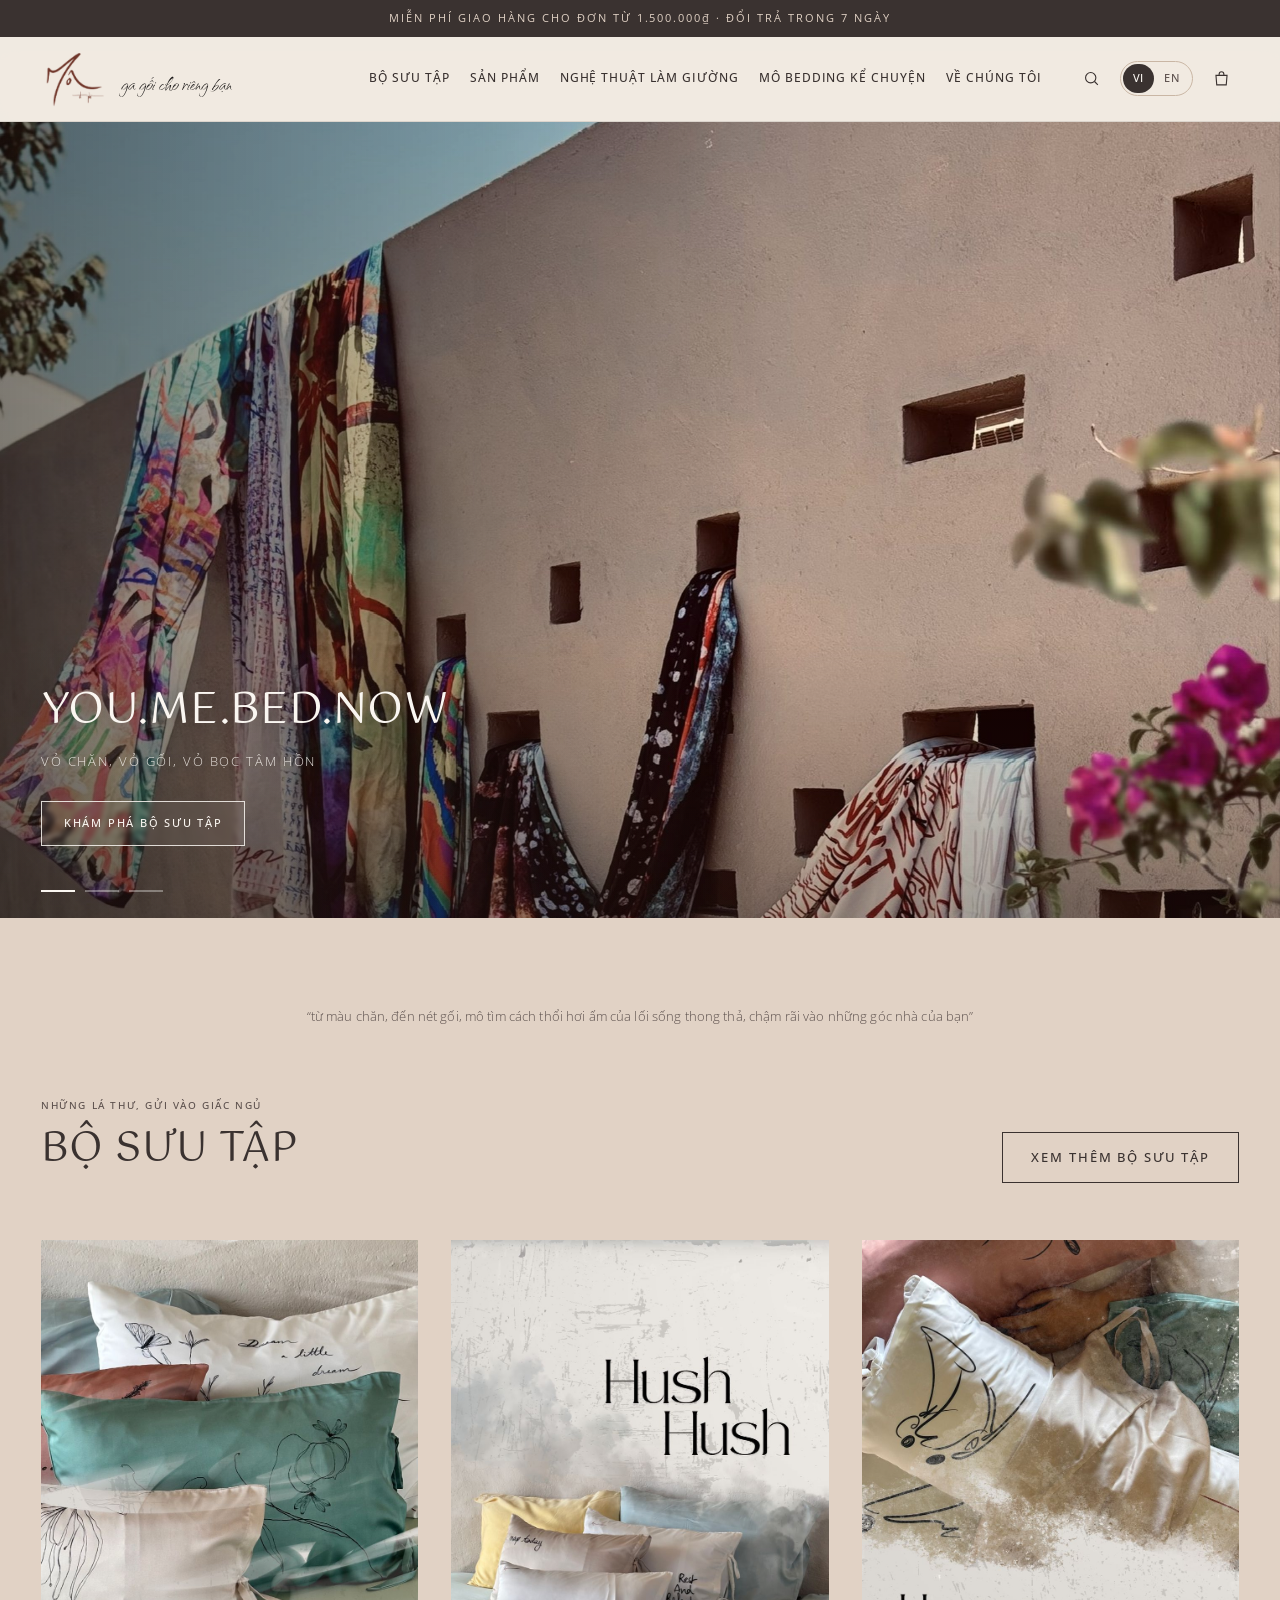
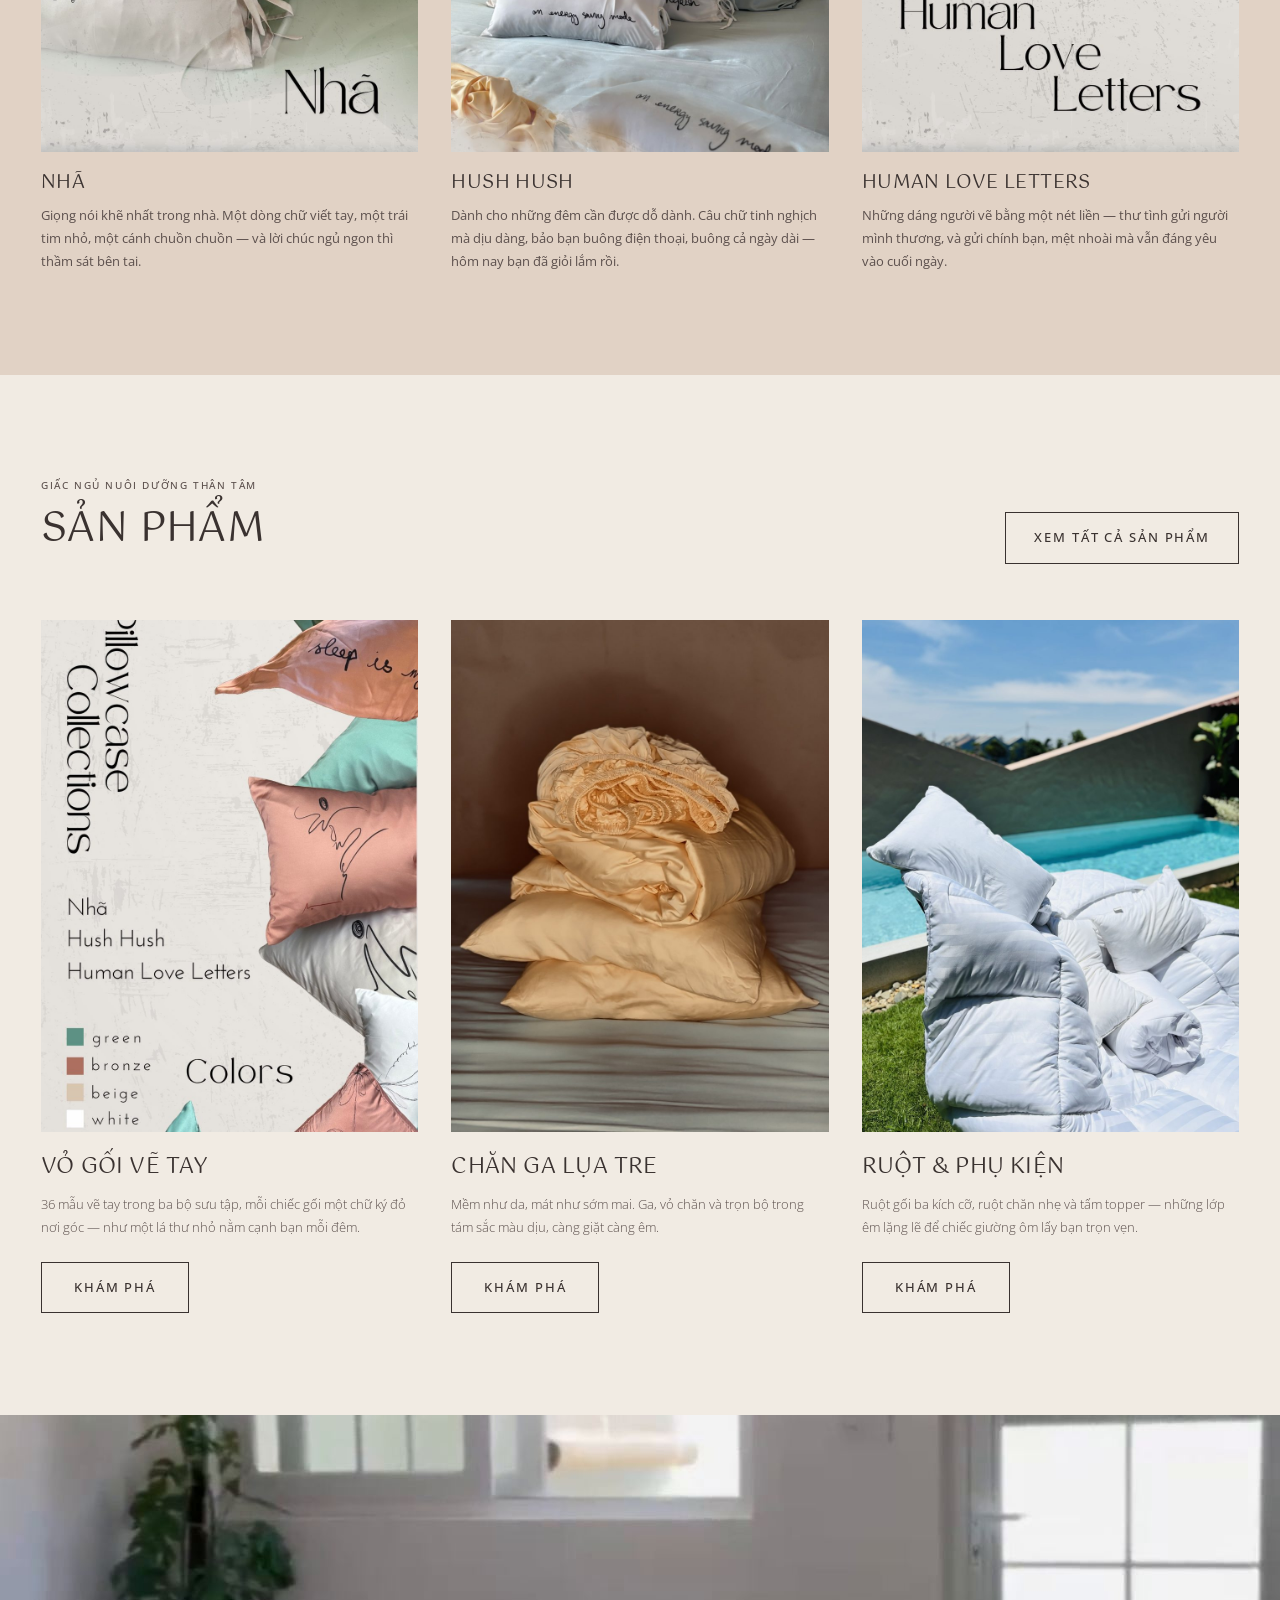
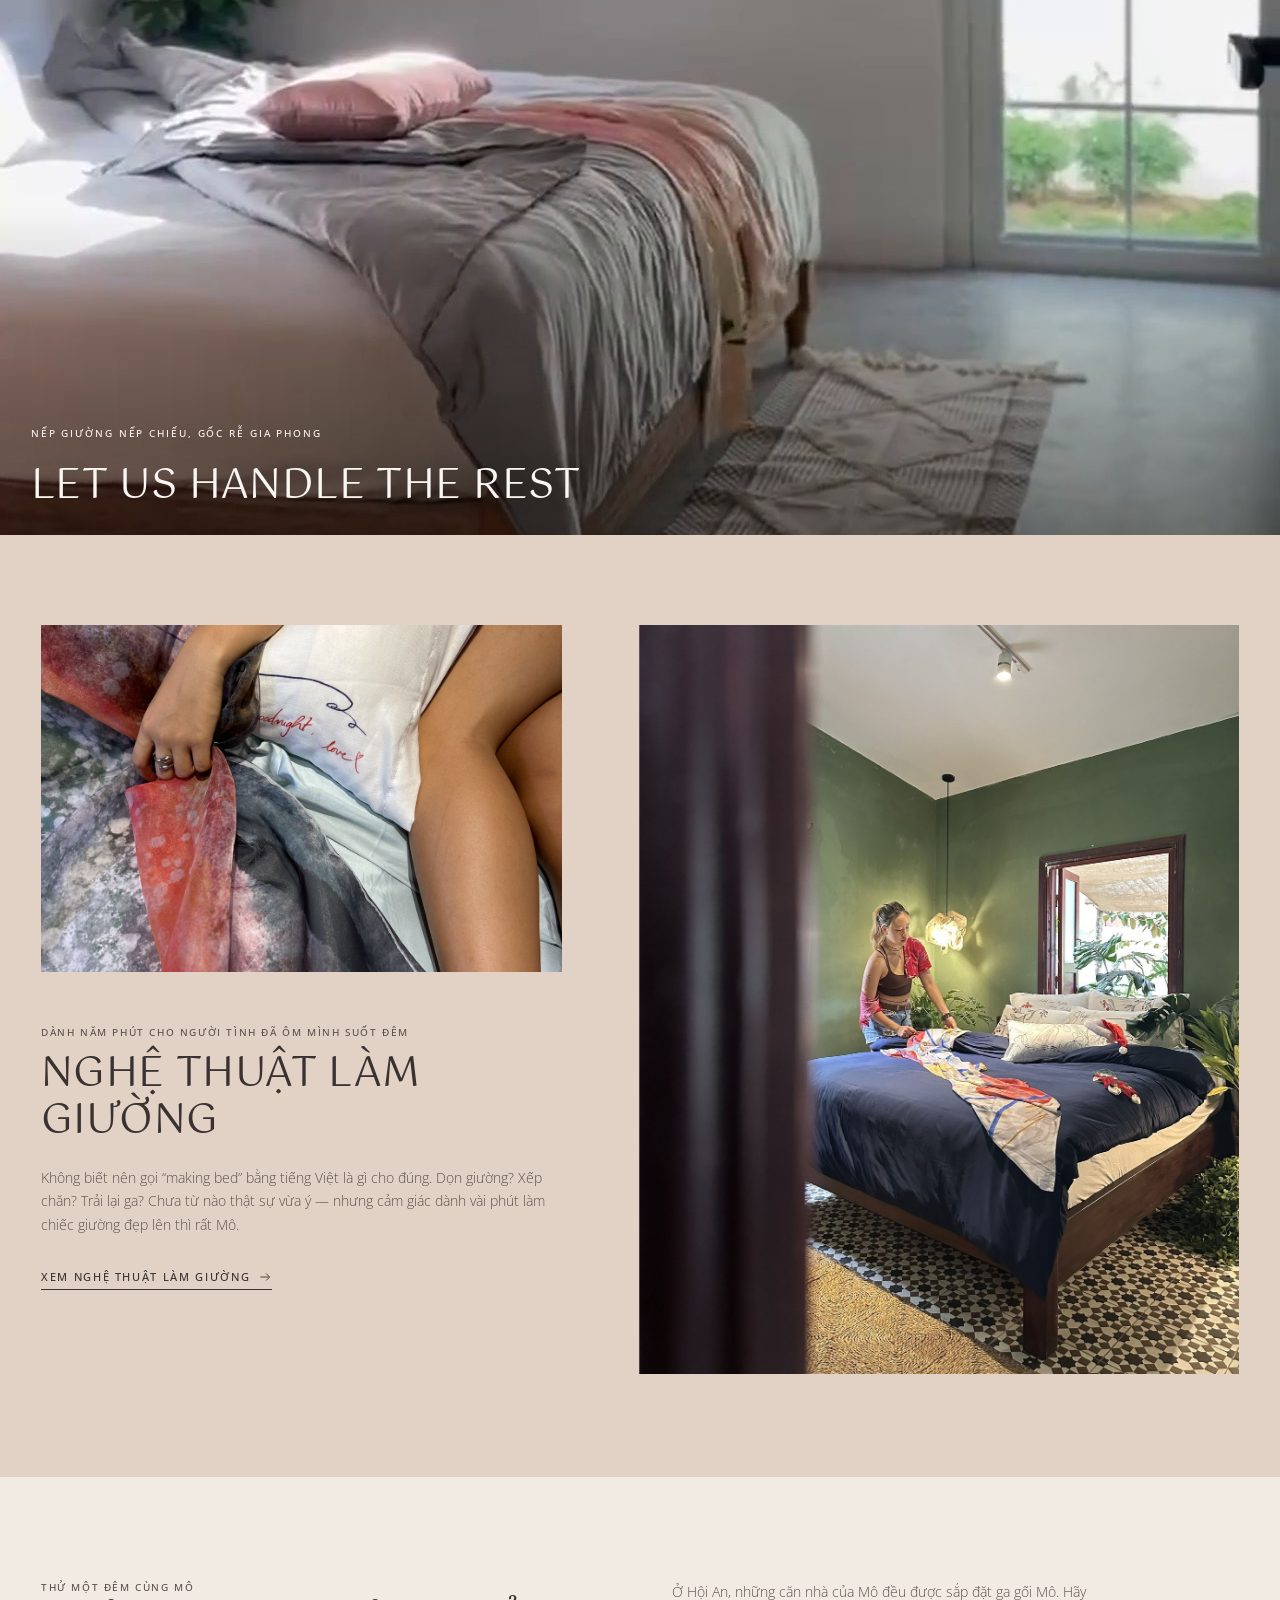
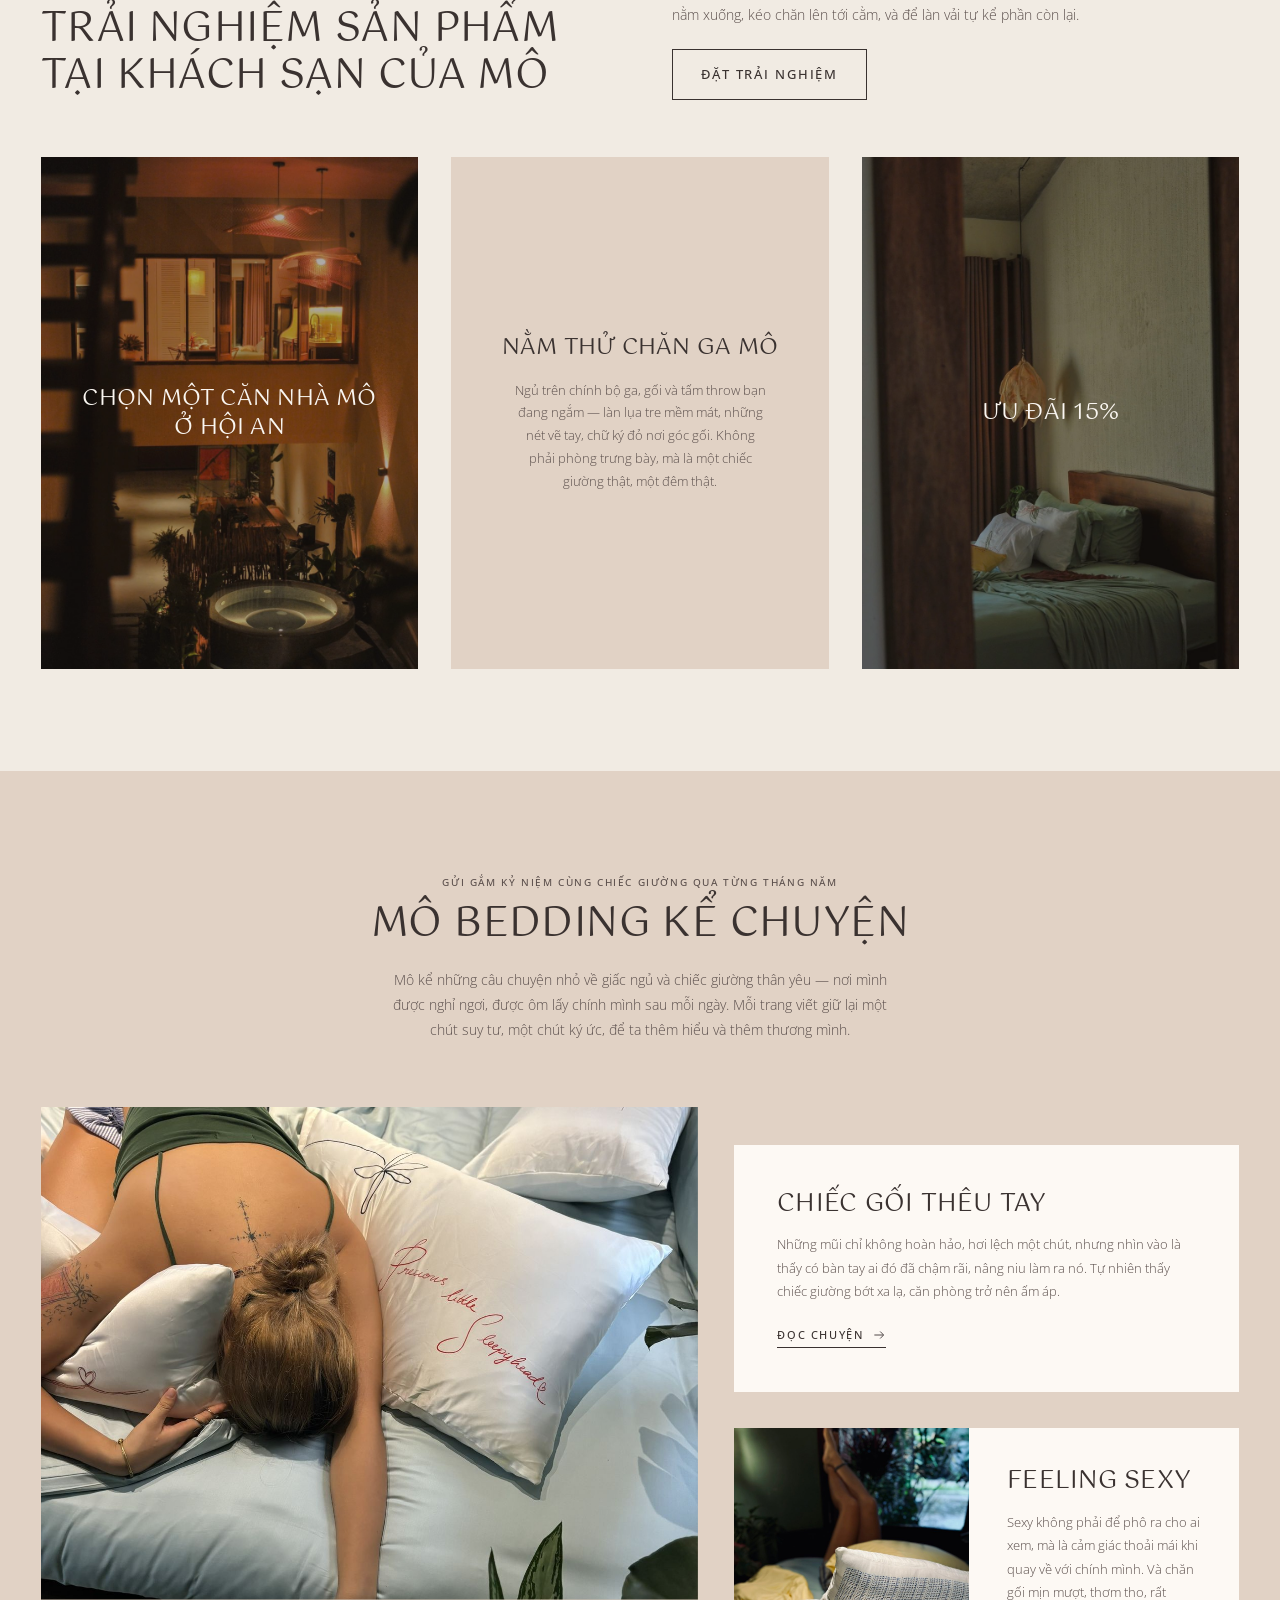
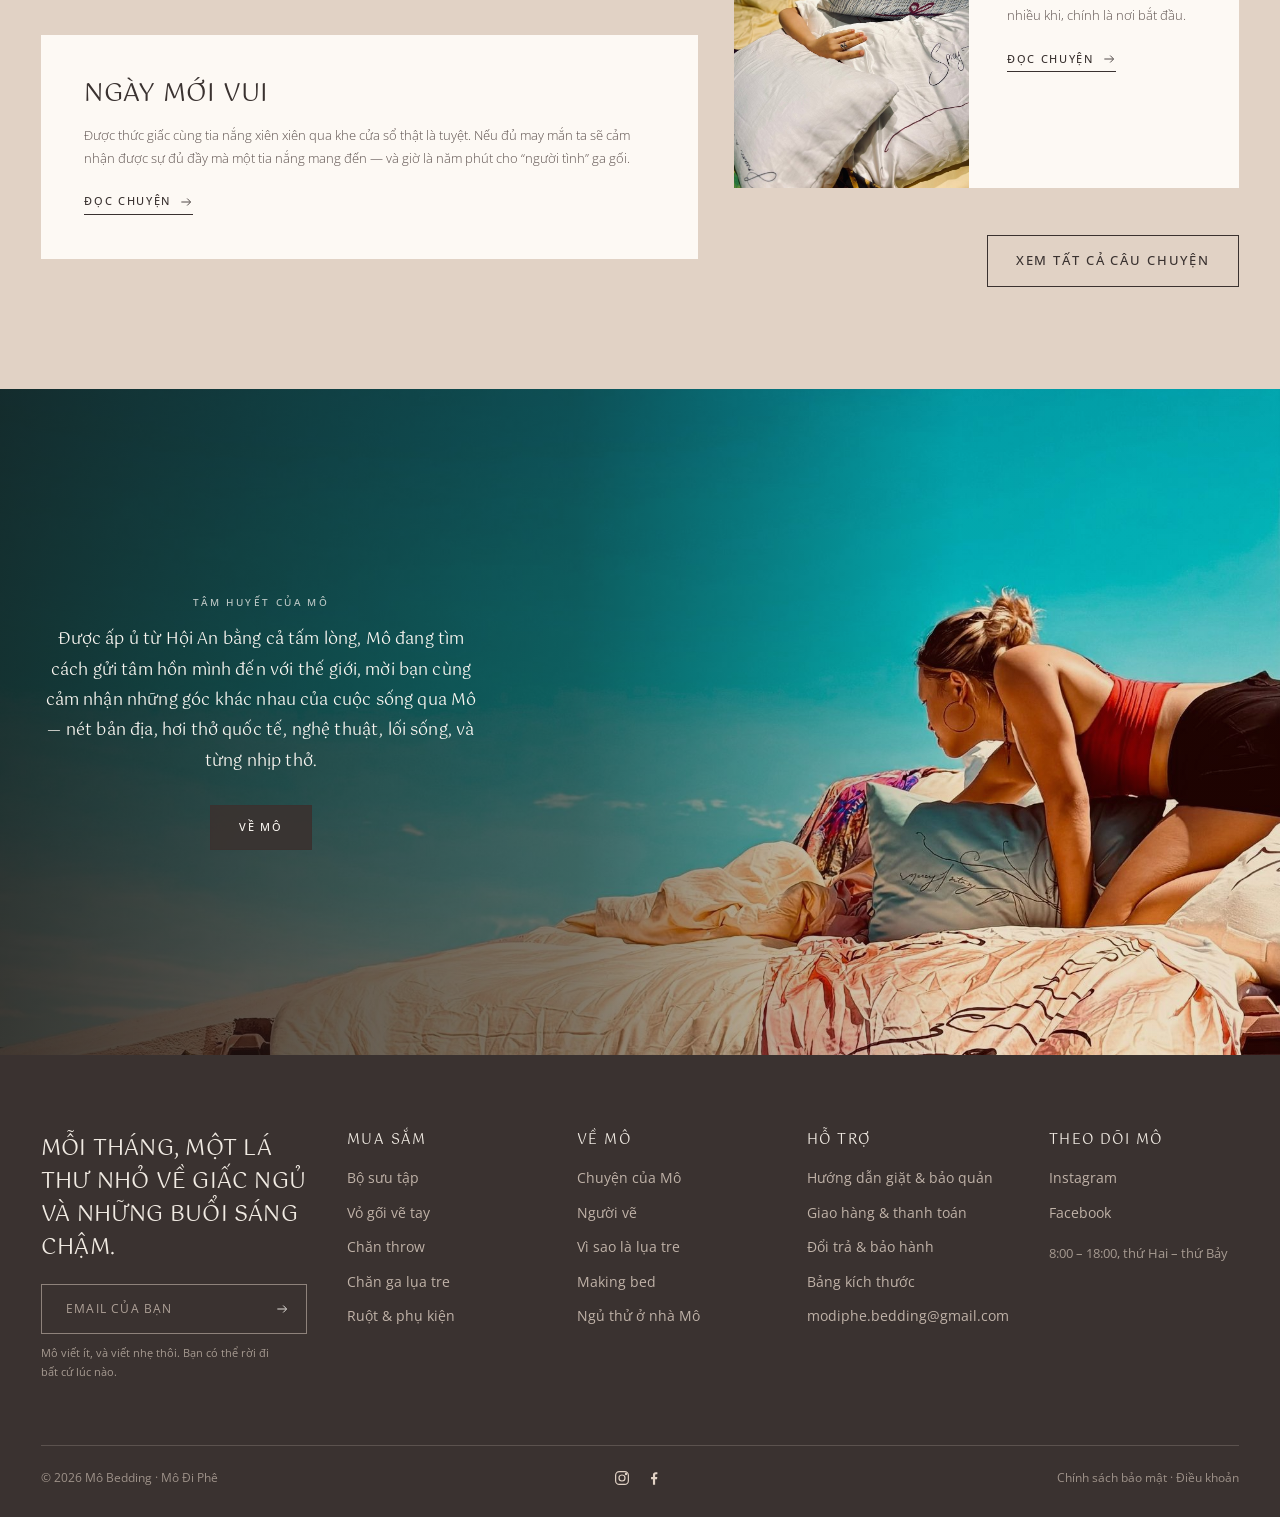
==== commit 642afa79: "Place All stories button under the right column of the Stories block Co-Authored-By: Claude Opus 5 <" ====
--- a/index.html
+++ b/index.html
@@ -9,7 +9,7 @@
   <link rel="preconnect" href="https://fonts.googleapis.com">
   <link rel="preconnect" href="https://fonts.gstatic.com" crossorigin>
   <link href="https://fonts.googleapis.com/css2?family=Gotu&family=Qwitcher+Grypen&family=Open+Sans:ital,wght@0,300..700;1,300..700&display=swap" rel="stylesheet">
-  <link rel="stylesheet" href="assets/css/style.css?v=20260918f">
+  <link rel="stylesheet" href="assets/css/style.css?v=20260918g">
 </head>
 <body data-page="home" data-en-title="Mô Bedding · You.me.bed.now — duvet covers, pillow covers, covers for the soul">
 <div id="site-header"></div>
@@ -165,7 +165,6 @@
             <p class="sec-kicker feature__kicker" data-en="memories with the bed, kept through the years">gửi gắm kỷ niệm cùng chiếc giường qua từng tháng năm</p>
             <h2 class="sec-title hub__title" data-en="Mo Bedding Stories">Mô Bedding kể chuyện</h2>
           </div>
-          <a class="btn" href="stories.html" data-en="All stories">Xem tất cả câu chuyện</a>
         </div>
         <p class="hub__intro" data-en="Small stories about sleep and the bed we love — where we rest, and hold ourselves close at the end of each day. Each one keeps a little thought, a little memory, so we may know ourselves better and love ourselves a little more.">Mô kể những câu chuyện nhỏ về giấc ngủ và chiếc giường thân yêu — nơi mình được nghỉ ngơi, được ôm lấy chính mình sau mỗi ngày. Mỗi trang viết giữ lại một chút suy tư, một chút ký ức, để ta thêm hiểu và thêm thương mình.</p>
       </div>
@@ -192,6 +191,7 @@
               <span class="link-line"><span data-en="Read the story">Đọc chuyện</span> <svg width="14" height="14" viewBox="0 0 24 24" fill="none" stroke="currentColor" stroke-width="1.5"><path d="M4 12h15m-5-6 6 6-6 6"/></svg></span>
             </div>
           </a>
+          <a class="btn hub__all" href="stories.html" data-en="All stories">Xem tất cả câu chuyện</a>
         </div>
       </div>
     </div>
@@ -214,6 +214,6 @@
 </main>
 
 <div id="site-footer"></div>
-<script src="assets/js/main.js?v=20260918f"></script>
+<script src="assets/js/main.js?v=20260918g"></script>
 </body>
 </html>
--- a/assets/css/style.css
+++ b/assets/css/style.css
@@ -1352,3 +1352,9 @@
   .hub__head--center .head-row__main, .hub__head--center .head-row .btn { grid-column: 1; justify-self: center; }
   .hub__head--center .head-row .btn { order: 2; }
 }
+
+/* ==========================================================================
+   Sửa web — phần 19 (17/09): nút "Xem tất cả câu chuyện" chuyển xuống dưới
+   thẻ "Feeling sexy", sát lề phải cột phải
+   ========================================================================== */
+.hub__all { justify-self: end; margin-top: clamp(0px, 1vw, 12px); }
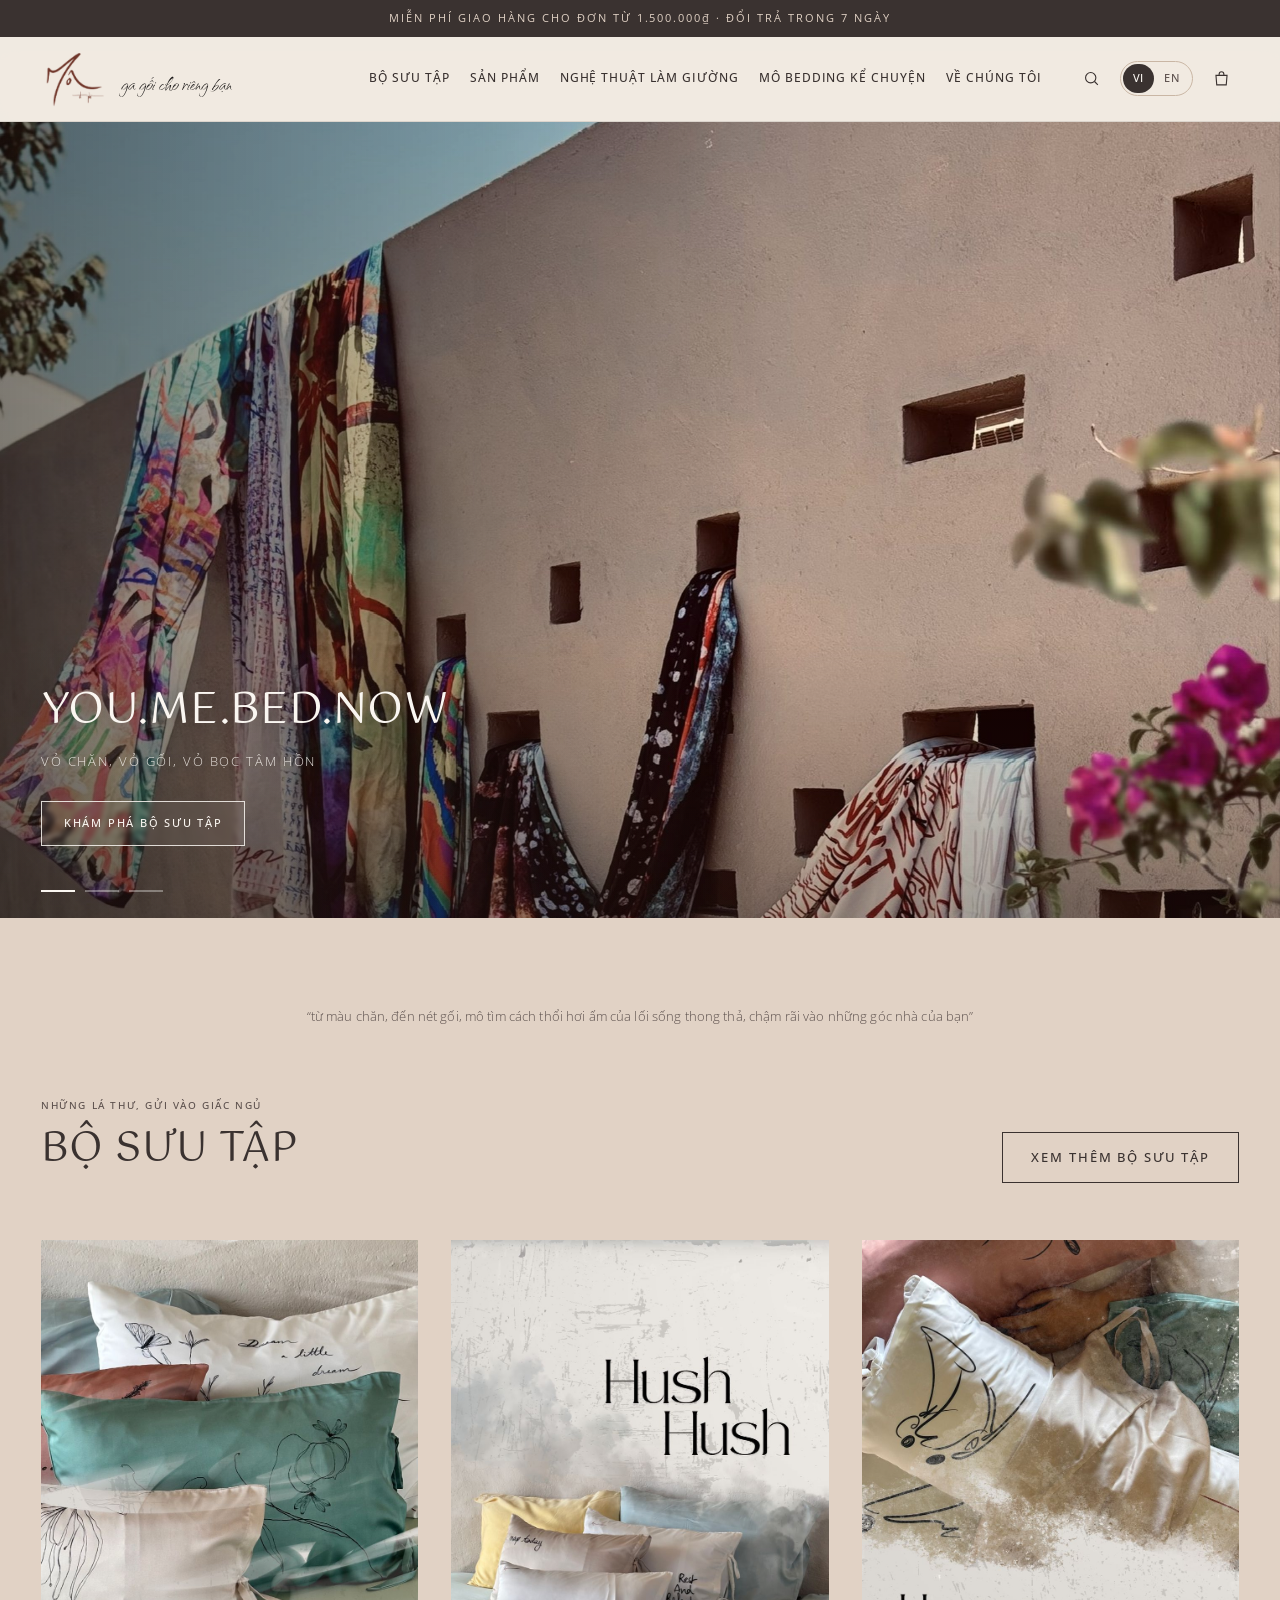
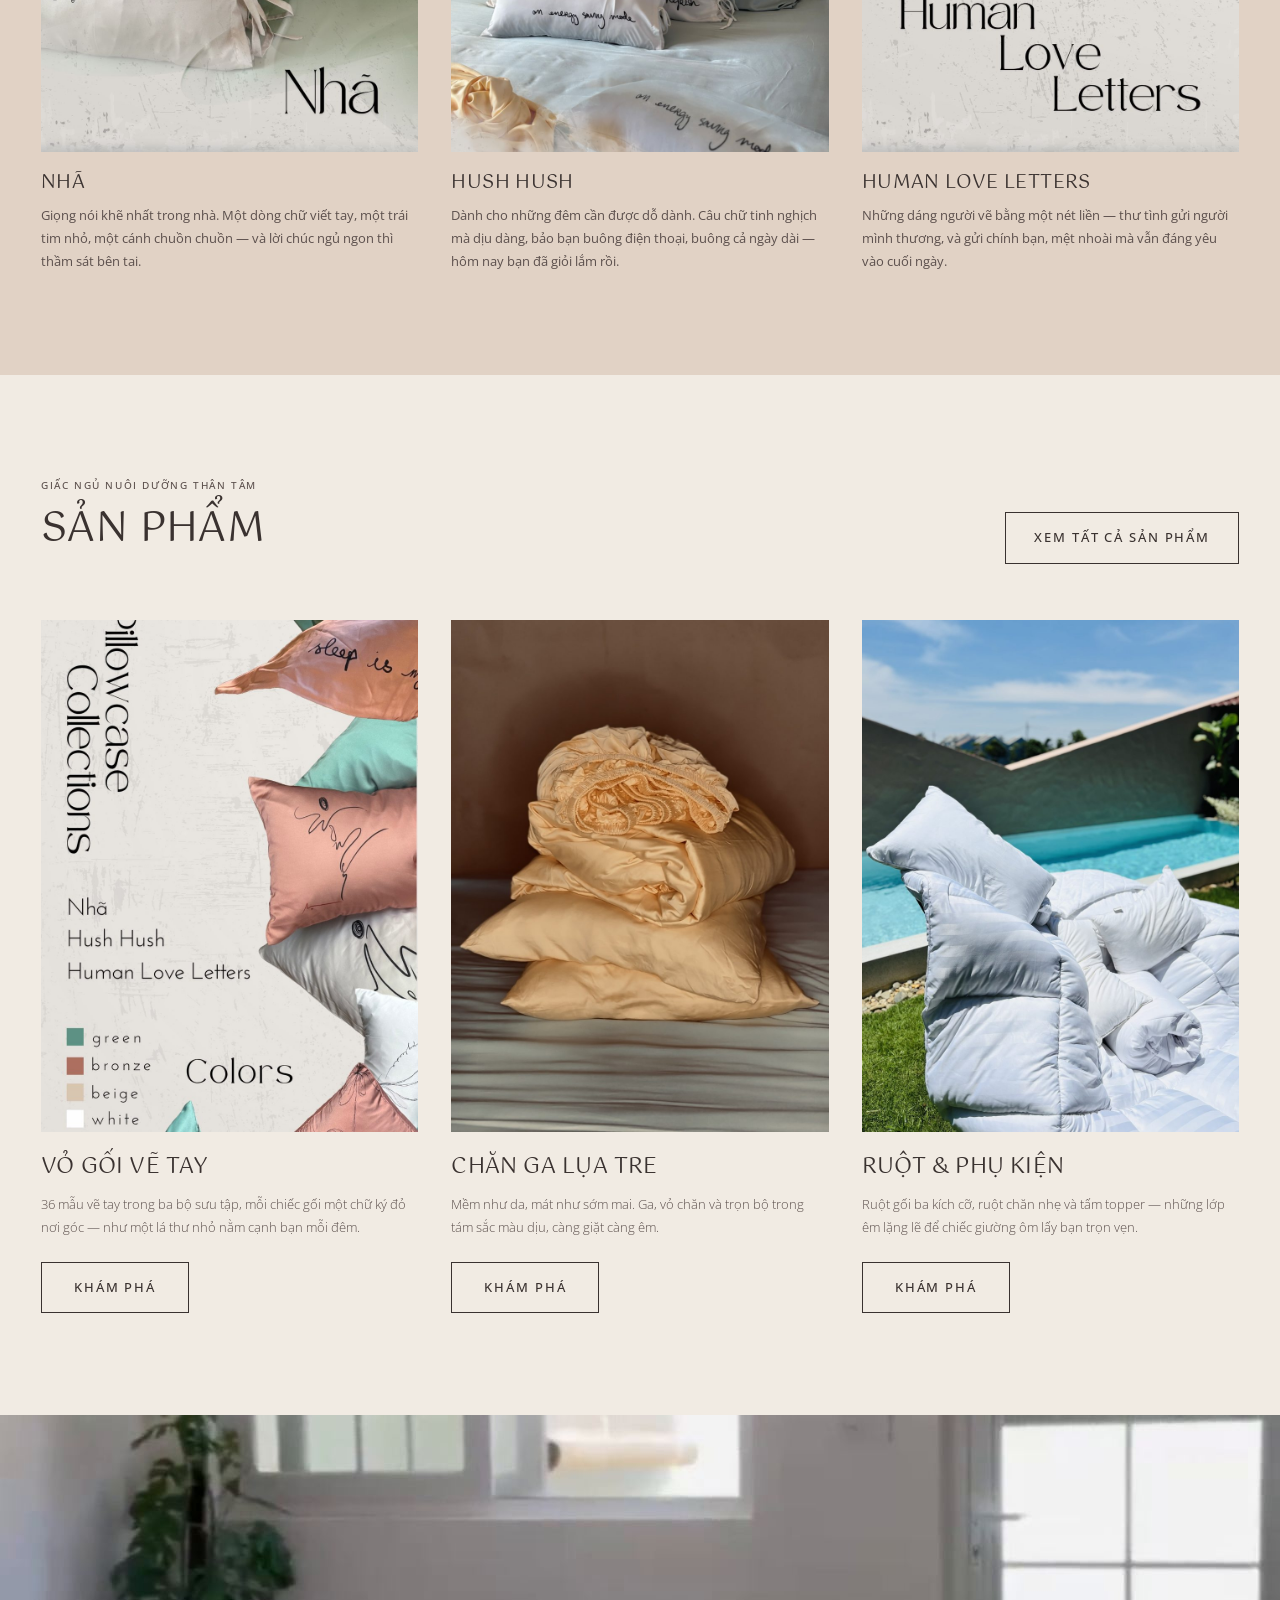
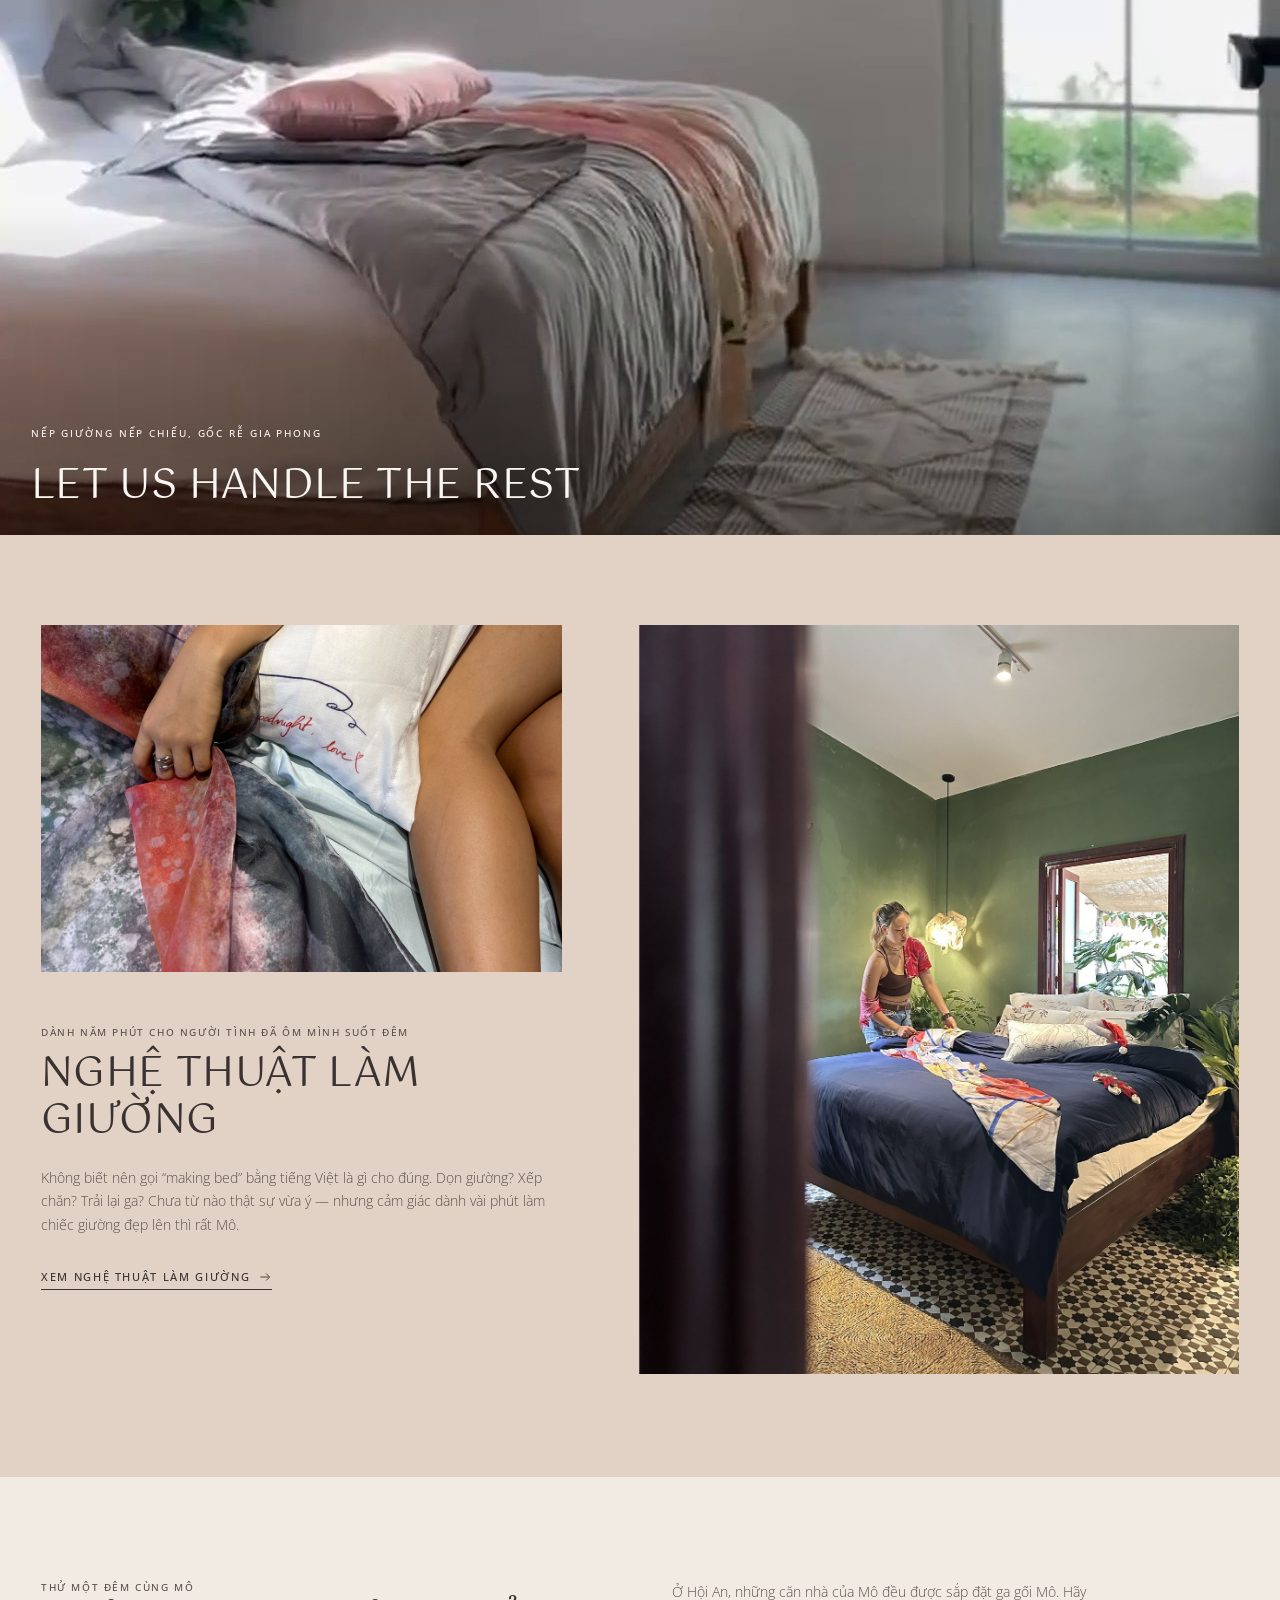
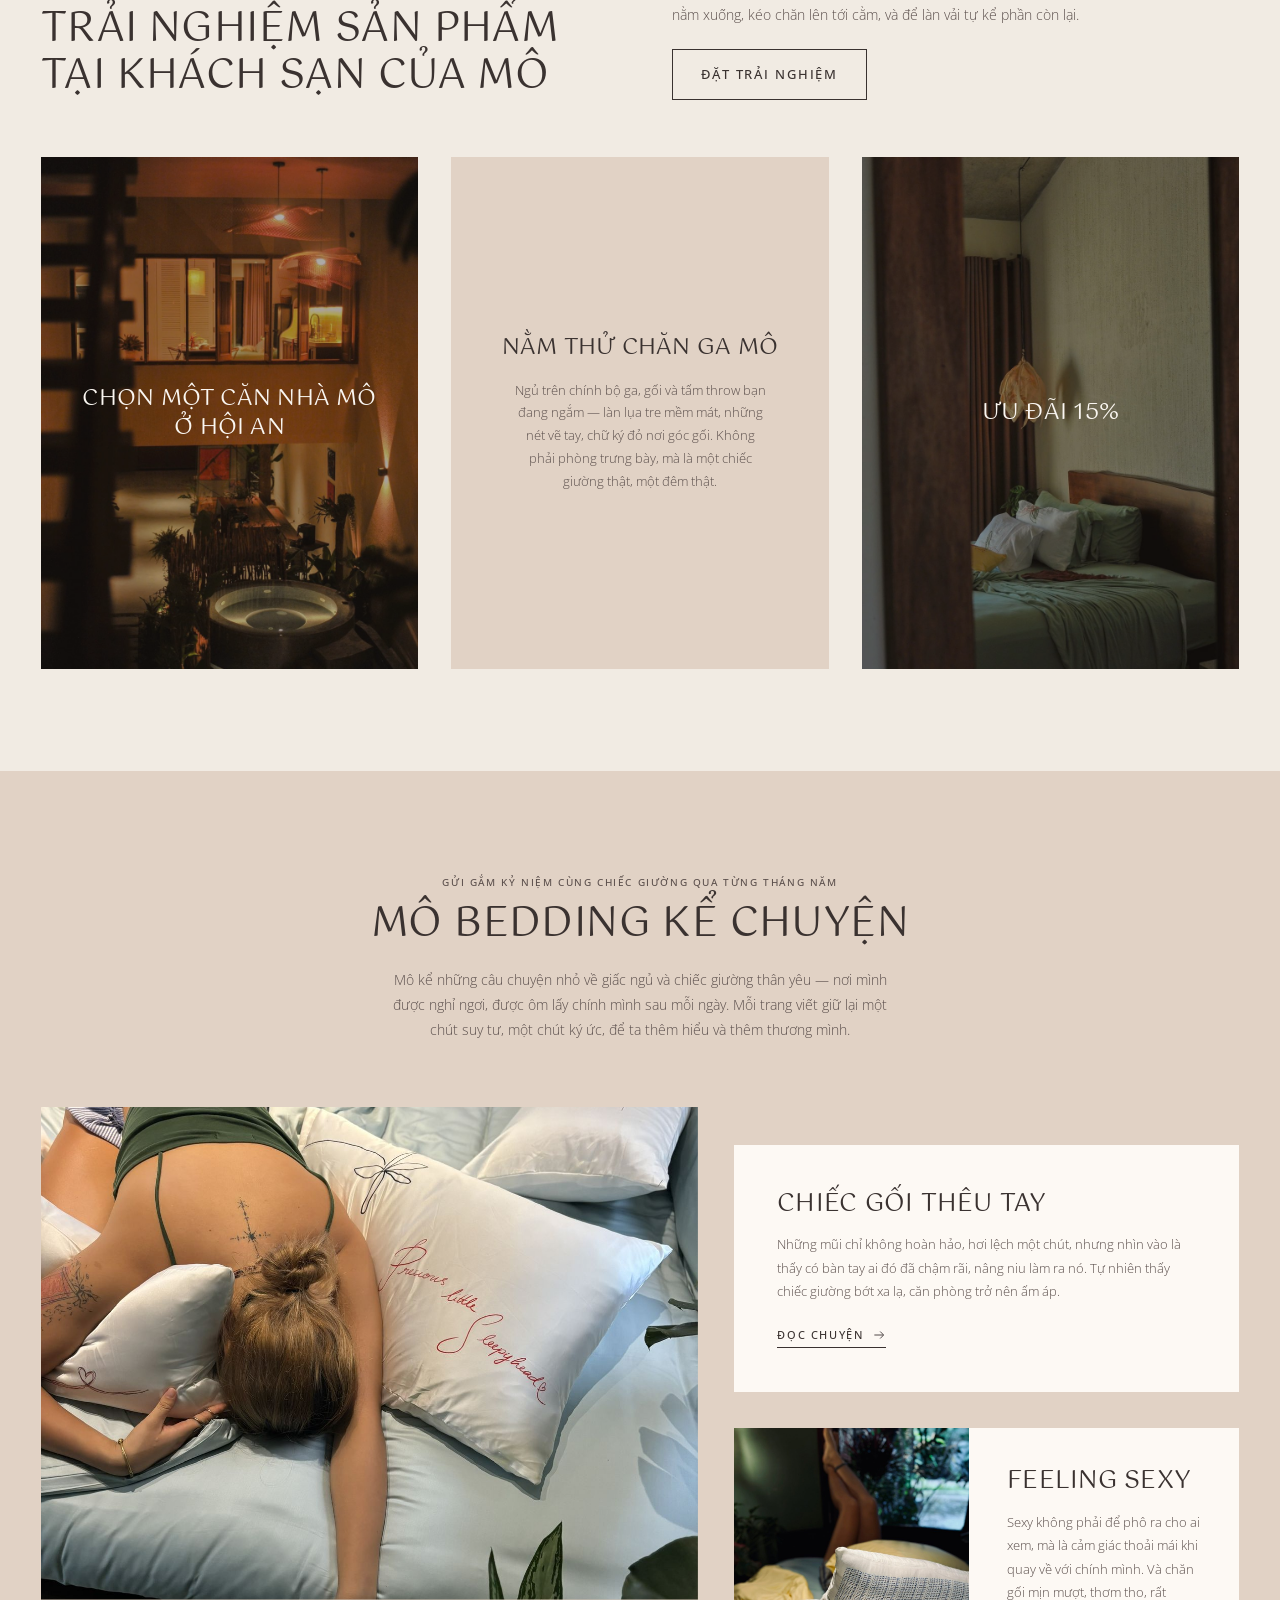
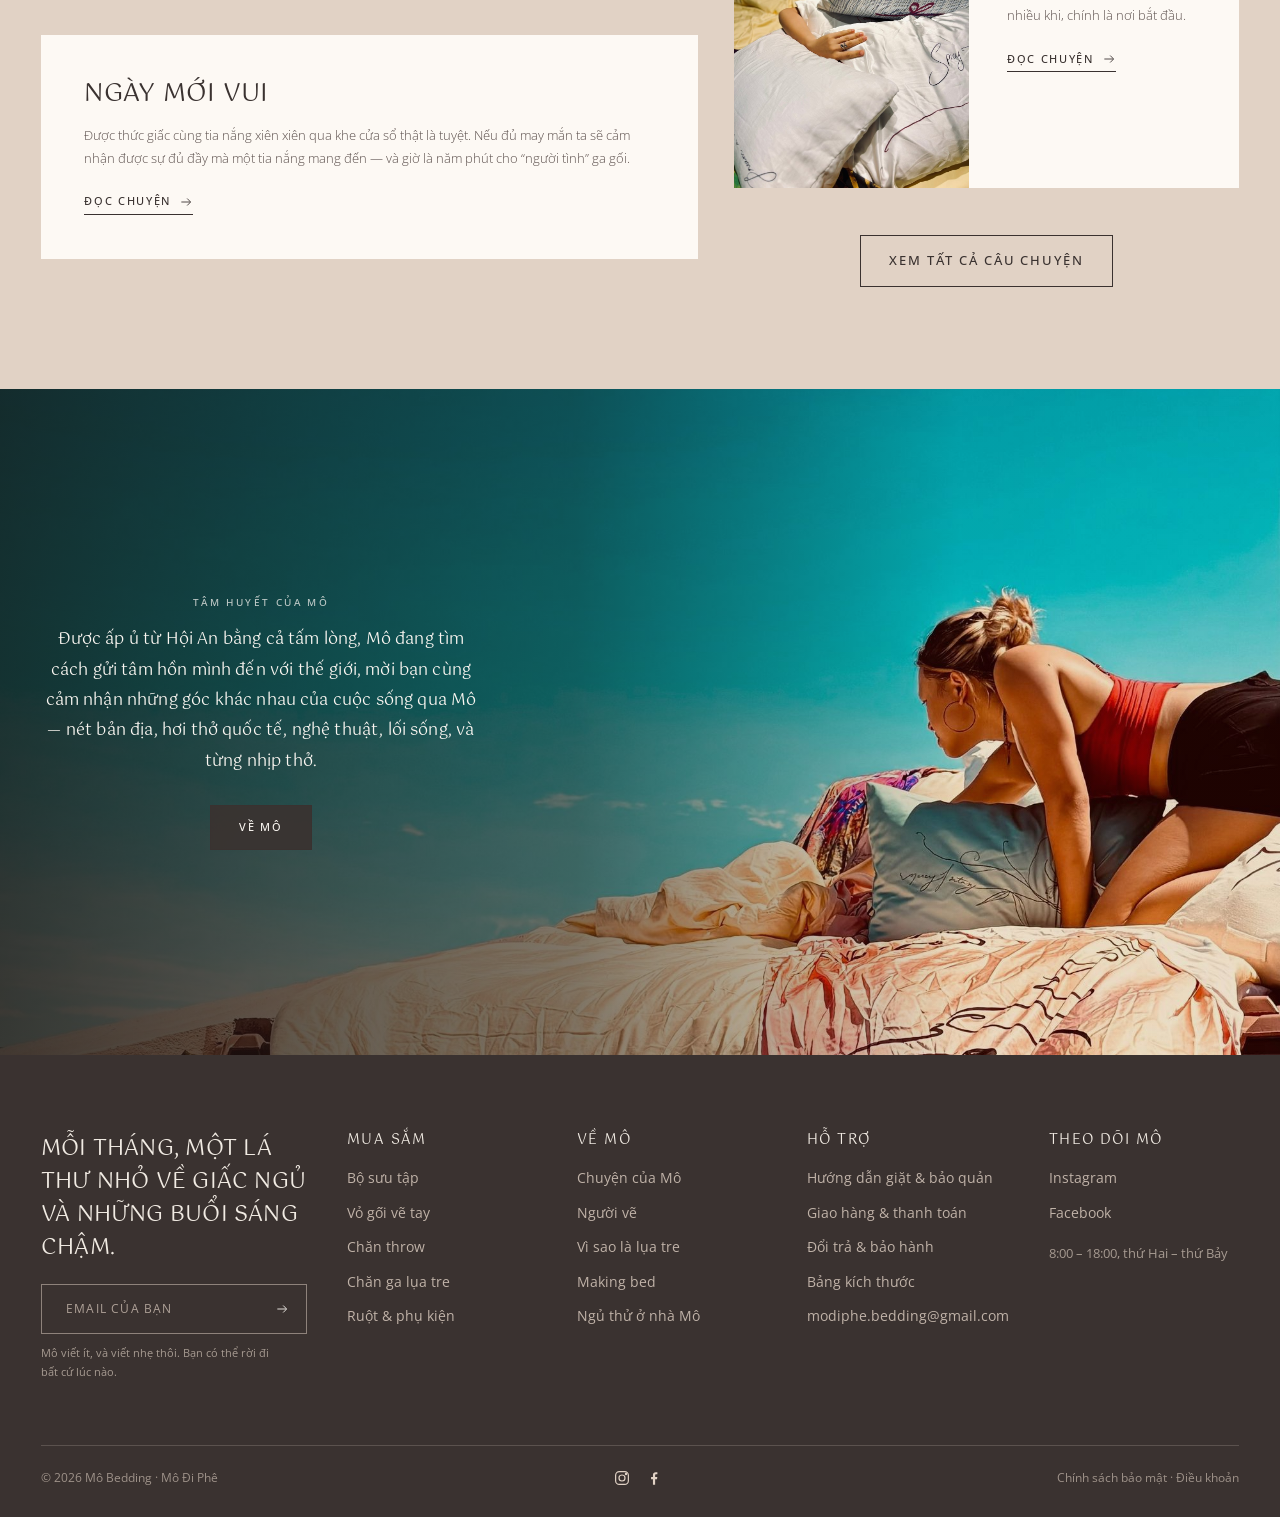
==== commit fd26058c: "Centre All stories button under the Feeling sexy card Co-Authored-By: Claude Opus 5 <noreply@anthrop" ====
--- a/index.html
+++ b/index.html
@@ -9,7 +9,7 @@
   <link rel="preconnect" href="https://fonts.googleapis.com">
   <link rel="preconnect" href="https://fonts.gstatic.com" crossorigin>
   <link href="https://fonts.googleapis.com/css2?family=Gotu&family=Qwitcher+Grypen&family=Open+Sans:ital,wght@0,300..700;1,300..700&display=swap" rel="stylesheet">
-  <link rel="stylesheet" href="assets/css/style.css?v=20260918g">
+  <link rel="stylesheet" href="assets/css/style.css?v=20260918h">
 </head>
 <body data-page="home" data-en-title="Mô Bedding · You.me.bed.now — duvet covers, pillow covers, covers for the soul">
 <div id="site-header"></div>
@@ -214,6 +214,6 @@
 </main>
 
 <div id="site-footer"></div>
-<script src="assets/js/main.js?v=20260918g"></script>
+<script src="assets/js/main.js?v=20260918h"></script>
 </body>
 </html>
--- a/assets/css/style.css
+++ b/assets/css/style.css
@@ -1358,3 +1358,6 @@
    thẻ "Feeling sexy", sát lề phải cột phải
    ========================================================================== */
 .hub__all { justify-self: end; margin-top: clamp(0px, 1vw, 12px); }
+
+/* Sửa web — phần 20 (17/09): nút "Xem tất cả câu chuyện" căn giữa theo thẻ Feeling sexy phía trên */
+.hub__all { justify-self: center; }
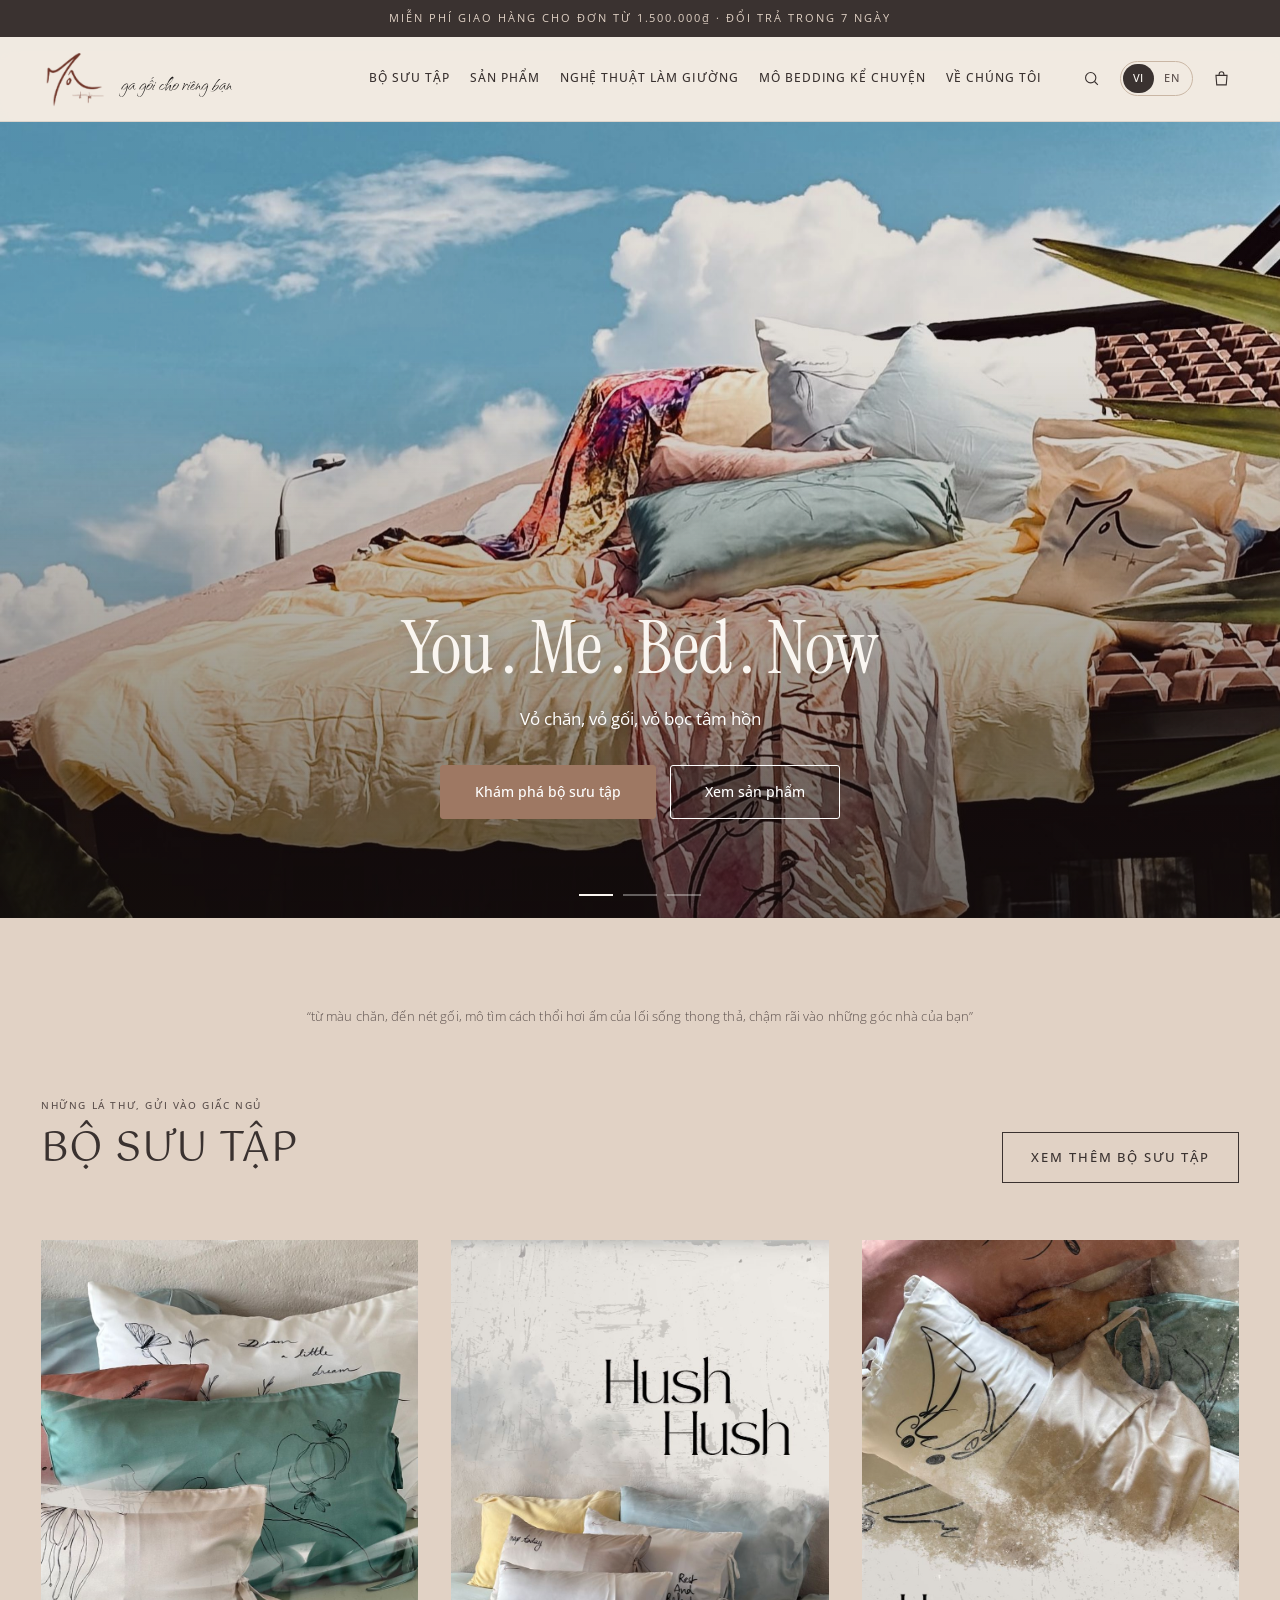
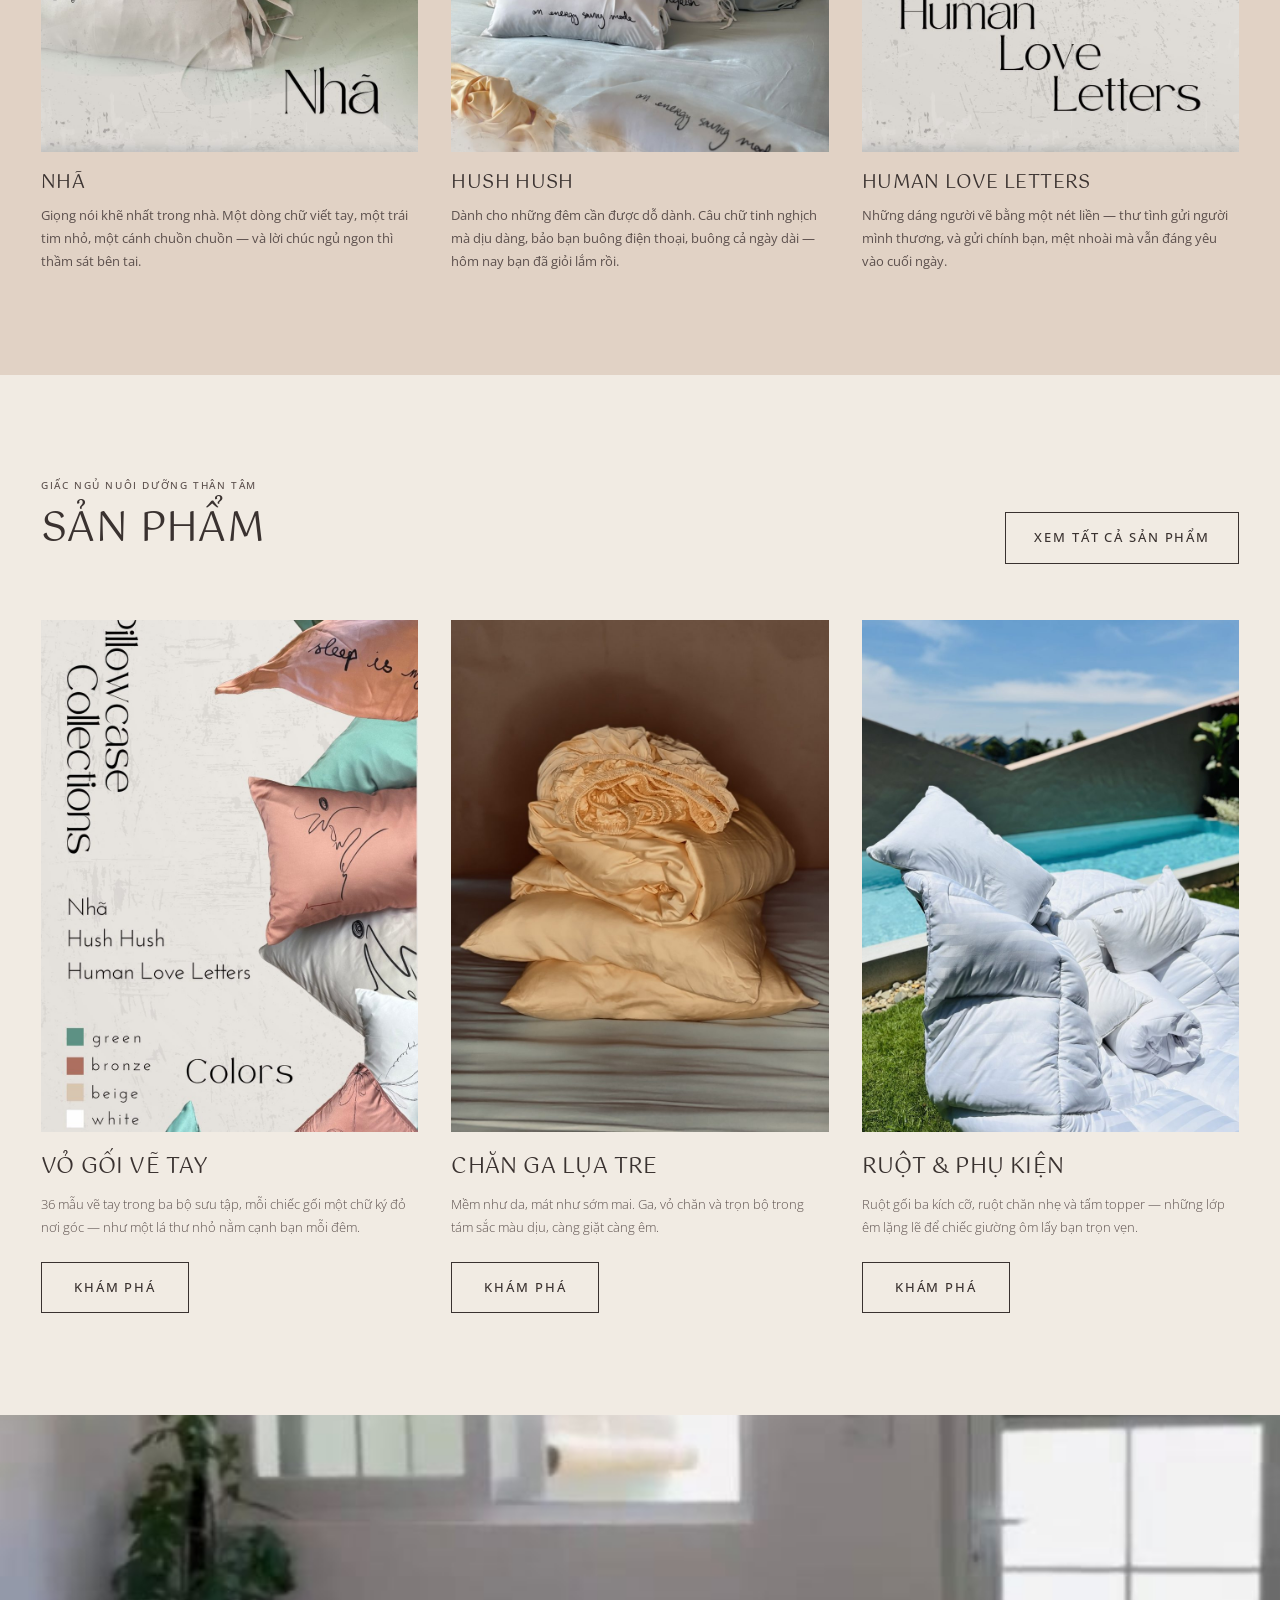
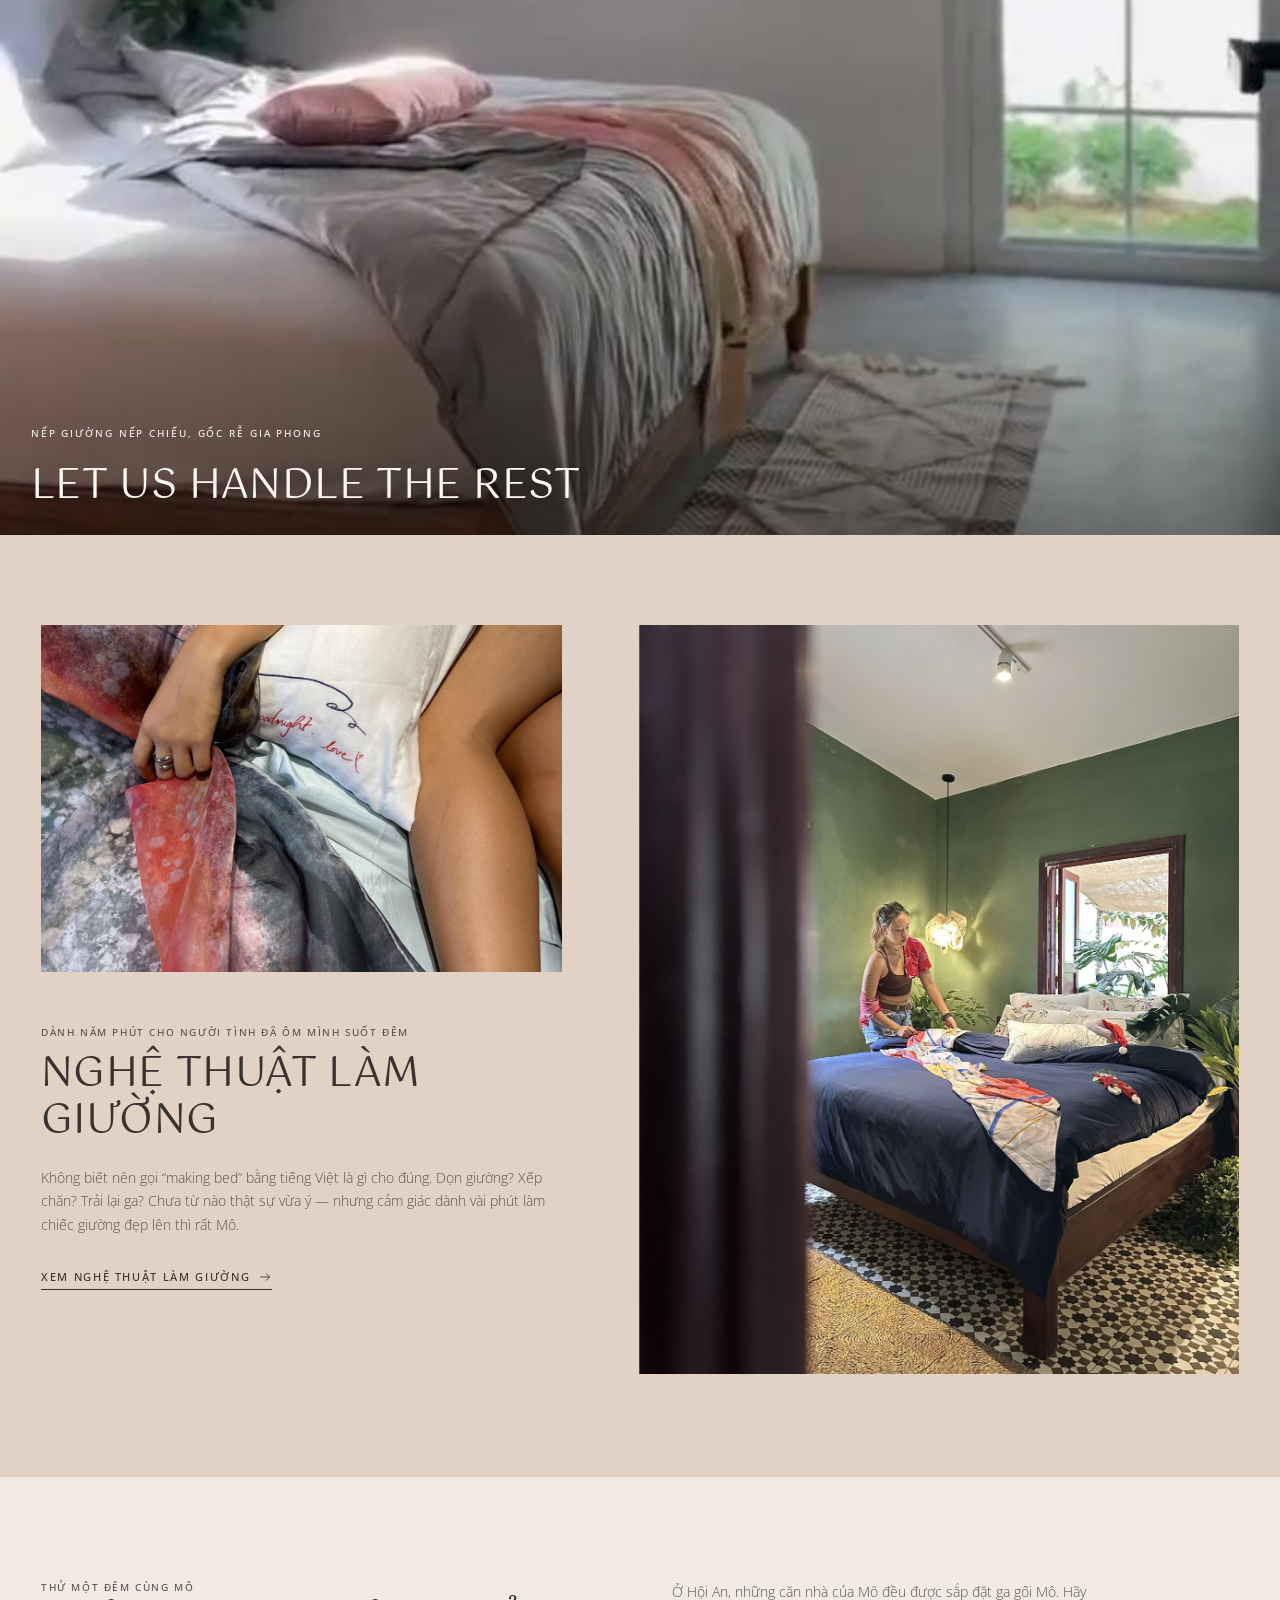
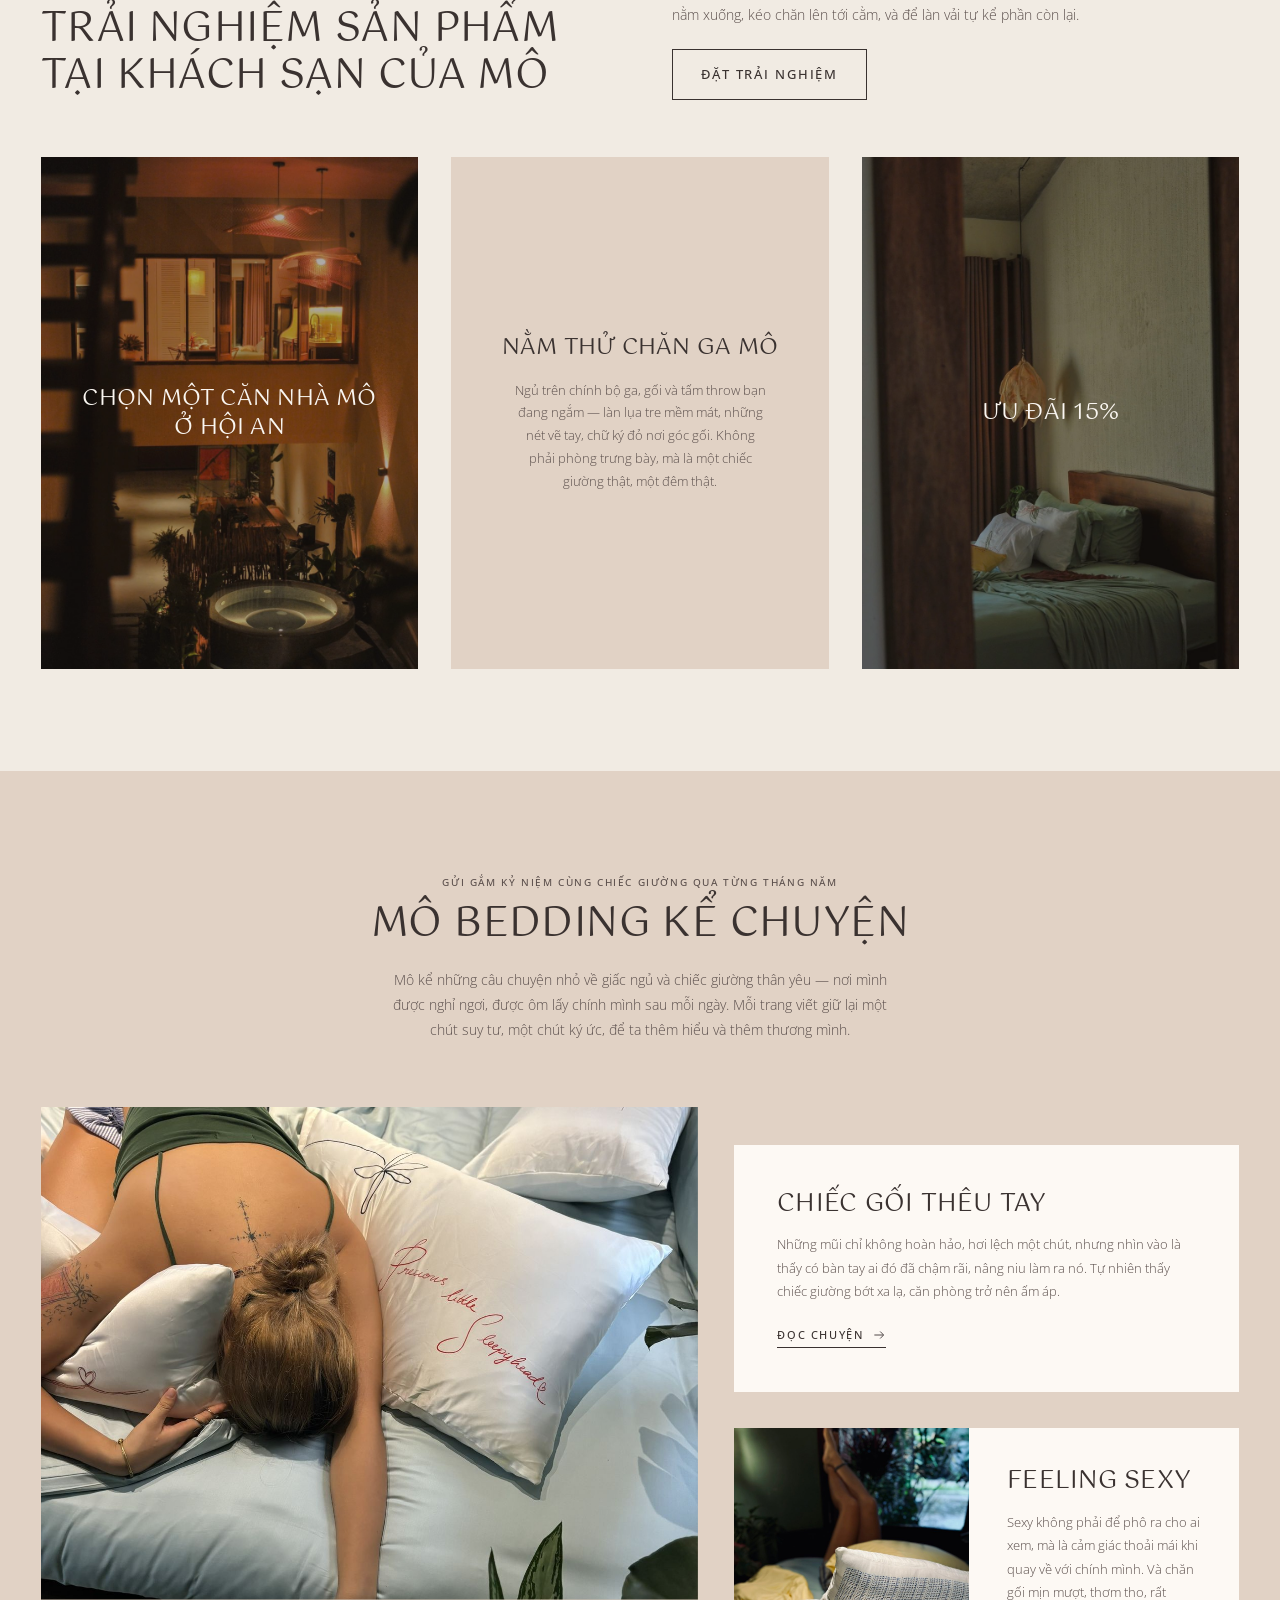
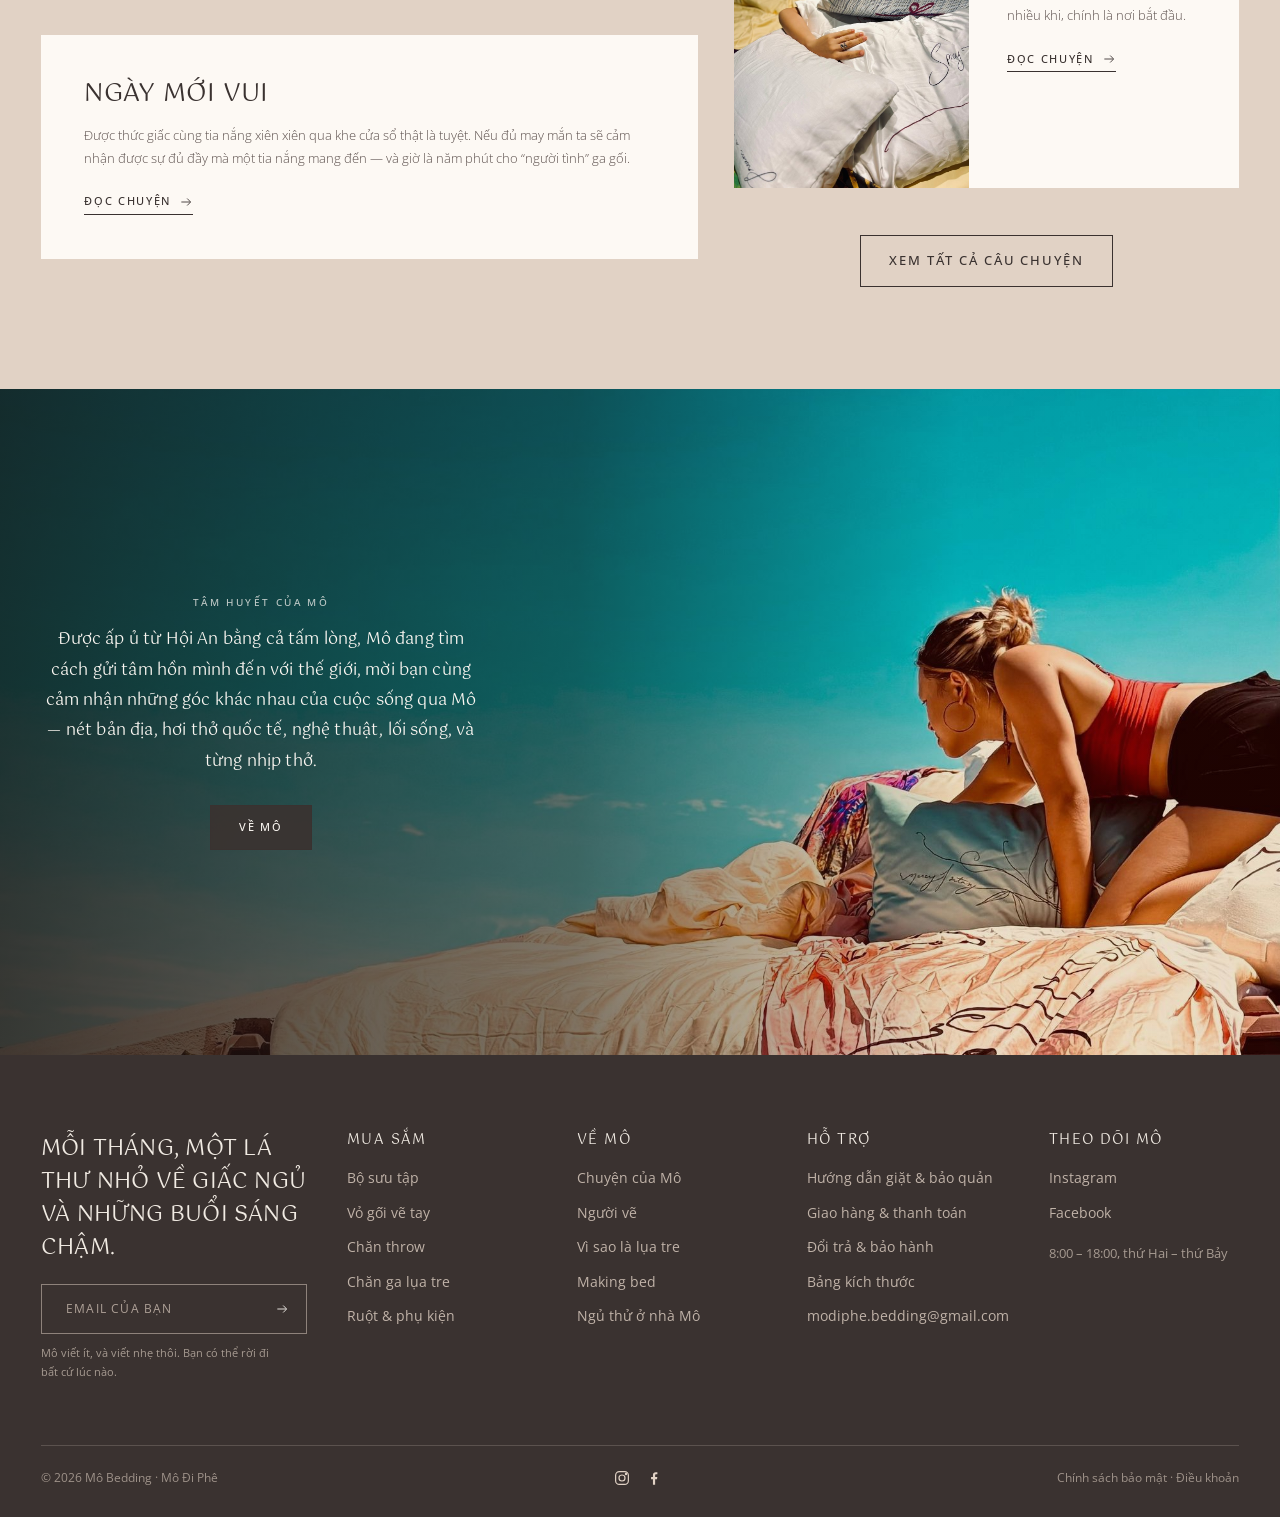
==== commit d2c254aa: "Adopt piglet-style banner text on the homepage - Title "You . Me . Bed . Now" in Instrument Serif, c" ====
--- a/index.html
+++ b/index.html
@@ -8,8 +8,8 @@
   <meta name="description" content="Mô Bedding — ga gối cho riêng bạn. Vỏ chăn, vỏ gối, vỏ bọc tâm hồn. Bộ sưu tập Nhã, Hush Hush, Human Love Letters.">
   <link rel="preconnect" href="https://fonts.googleapis.com">
   <link rel="preconnect" href="https://fonts.gstatic.com" crossorigin>
-  <link href="https://fonts.googleapis.com/css2?family=Gotu&family=Qwitcher+Grypen&family=Open+Sans:ital,wght@0,300..700;1,300..700&display=swap" rel="stylesheet">
-  <link rel="stylesheet" href="assets/css/style.css?v=20260918h">
+  <link href="https://fonts.googleapis.com/css2?family=Gotu&family=Instrument+Serif&family=Qwitcher+Grypen&family=Open+Sans:ital,wght@0,300..700;1,300..700&display=swap" rel="stylesheet">
+  <link rel="stylesheet" href="assets/css/style.css?v=20260918i">
 </head>
 <body data-page="home" data-en-title="Mô Bedding · You.me.bed.now — duvet covers, pillow covers, covers for the soul">
 <div id="site-header"></div>
@@ -18,13 +18,16 @@
 
   <!-- 1. HERO — slide từng ảnh, tự chuyển sau 5 giây -->
   <section class="hero hero--slides" aria-label="Giới thiệu" data-en-aria="Introduction">
-    <div class="hero__slide is-active"><img class="hero__fg" src="assets/img/banner-1.jpg" style="object-position:50% 55%" alt="Những tấm throw vẽ tay của Mô phơi trên tường nắng" data-en-alt="Hand-drawn Mô throws drying on a sunlit wall"></div>
-    <div class="hero__slide"><img class="hero__fg" src="assets/img/banner-2.jpg" style="object-position:50% 65%" alt="Chiếc giường trải ga gối Mô giữa trời xanh" data-en-alt="A bed dressed in Mô bedding under a blue sky"></div>
+    <div class="hero__slide is-active"><img class="hero__fg" src="assets/img/banner-2.jpg" style="object-position:50% 65%" alt="Chiếc giường trải ga gối Mô giữa trời xanh" data-en-alt="A bed dressed in Mô bedding under a blue sky"></div>
+    <div class="hero__slide"><img class="hero__fg" src="assets/img/banner-1.jpg" style="object-position:50% 55%" alt="Những tấm throw vẽ tay của Mô phơi trên tường nắng" data-en-alt="Hand-drawn Mô throws drying on a sunlit wall"></div>
     <div class="hero__slide"><img class="hero__fg" src="assets/img/banner-3.jpg" style="object-position:50% 25%" alt="Tượng gỗ quấn khăn lụa Mô bên hồ bơi" data-en-alt="A wooden statue wrapped in a Mô silk scarf by the pool"></div>
     <div class="hero__content"><div class="wrap hero__text">
-      <h1 class="hero__title">You.me.bed.now</h1>
-      <p class="hero__sub script-sub" data-en="duvet covers, pillow covers, covers for the soul">vỏ chăn, vỏ gối, vỏ bọc tâm hồn</p>
-      <a class="btn btn--light" href="collections.html" data-en="Discover the collections">Khám phá bộ sưu tập</a>
+      <h1 class="hero__title">You . Me . Bed . Now</h1>
+      <p class="hero__sub script-sub" data-en="Duvet covers, pillow covers, covers for the soul">Vỏ chăn, vỏ gối, vỏ bọc tâm hồn</p>
+      <div class="hero__btns">
+        <a class="btn btn--fill" href="collections.html" data-en="Discover the collections">Khám phá bộ sưu tập</a>
+        <a class="btn btn--ghost" href="shop.html" data-en="Shop bedding">Xem sản phẩm</a>
+      </div>
     </div></div>
     <div class="hero__dots"></div>
   </section>
@@ -214,6 +217,6 @@
 </main>
 
 <div id="site-footer"></div>
-<script src="assets/js/main.js?v=20260918h"></script>
+<script src="assets/js/main.js?v=20260918i"></script>
 </body>
 </html>
--- a/assets/css/style.css
+++ b/assets/css/style.css
@@ -1361,3 +1361,38 @@
 
 /* Sửa web — phần 20 (17/09): nút "Xem tất cả câu chuyện" căn giữa theo thẻ Feeling sexy phía trên */
 .hub__all { justify-self: center; }
+
+/* ==========================================================================
+   Sửa web — phần 21 (17/09): áp dụng chính thức banner kiểu pigletinbed.com
+   Tiêu đề Instrument Serif căn giữa · câu phụ viết thường · 2 nút (nền nâu + viền trắng)
+   Khôi phục bản cũ: git tag `banner-truoc-demo` (xoá khối này + hero cũ trong index.html)
+   ========================================================================== */
+.hero--slides .hero__slide::after { background: linear-gradient(0deg, rgba(20,16,14,.62) 0%, rgba(20,16,14,.28) 42%, rgba(20,16,14,.08) 70%); }
+.hero--slides .hero__content { bottom: clamp(56px, 11vh, 120px); }
+.hero--slides .hero__text { text-align: center; display: flex; flex-direction: column; align-items: center; }
+.hero--slides .hero__title {
+  font-family: 'Instrument Serif', Georgia, serif; font-weight: 400; text-transform: none;
+  font-size: clamp(44px, 5.8vw, 96px); line-height: 1; letter-spacing: -.01em;
+  text-shadow: 0 2px 24px rgba(0,0,0,.25);
+}
+.hero--slides .hero__sub.script-sub {
+  font-family: var(--sans); font-weight: 400; text-transform: none; letter-spacing: 0;
+  font-size: clamp(15px, 1.35vw, 20px); line-height: 1.5; color: #fff;
+  max-width: 60ch; margin: clamp(14px, 1.6vw, 24px) 0 clamp(24px, 2.6vw, 38px);
+  text-shadow: 0 1px 12px rgba(0,0,0,.3);
+}
+.hero__btns { display: flex; flex-wrap: wrap; justify-content: center; gap: 14px; }
+.hero--slides .hero__btns .btn {
+  font-family: var(--sans); font-size: clamp(14px, 1.1vw, 16px); font-weight: 500;
+  letter-spacing: 0; text-transform: none; padding: 14px 34px; border-radius: 3px;
+}
+.hero__btns .btn--fill { background: var(--brand); border: 1px solid var(--brand); color: #fff; }
+.hero__btns .btn--fill:hover { background: #8a6754; border-color: #8a6754; }
+.hero__btns .btn--ghost { background: rgba(20,16,14,.18); border: 1px solid #fff; color: #fff; }
+.hero__btns .btn--ghost:hover { background: #fff; color: var(--ink); }
+.hero--slides .hero__dots { left: 50%; right: auto; transform: translateX(-50%); bottom: 22px; }
+@media (max-width: 760px) {
+  .hero--slides .hero__slide::after { background: linear-gradient(0deg, rgba(20,16,14,.72) 0%, rgba(20,16,14,.3) 50%, rgba(20,16,14,.08) 75%); }
+  .hero__btns { flex-direction: column; align-items: stretch; width: 100%; max-width: 320px; gap: 10px; }
+  .hero--slides .hero__content { bottom: 64px; }
+}
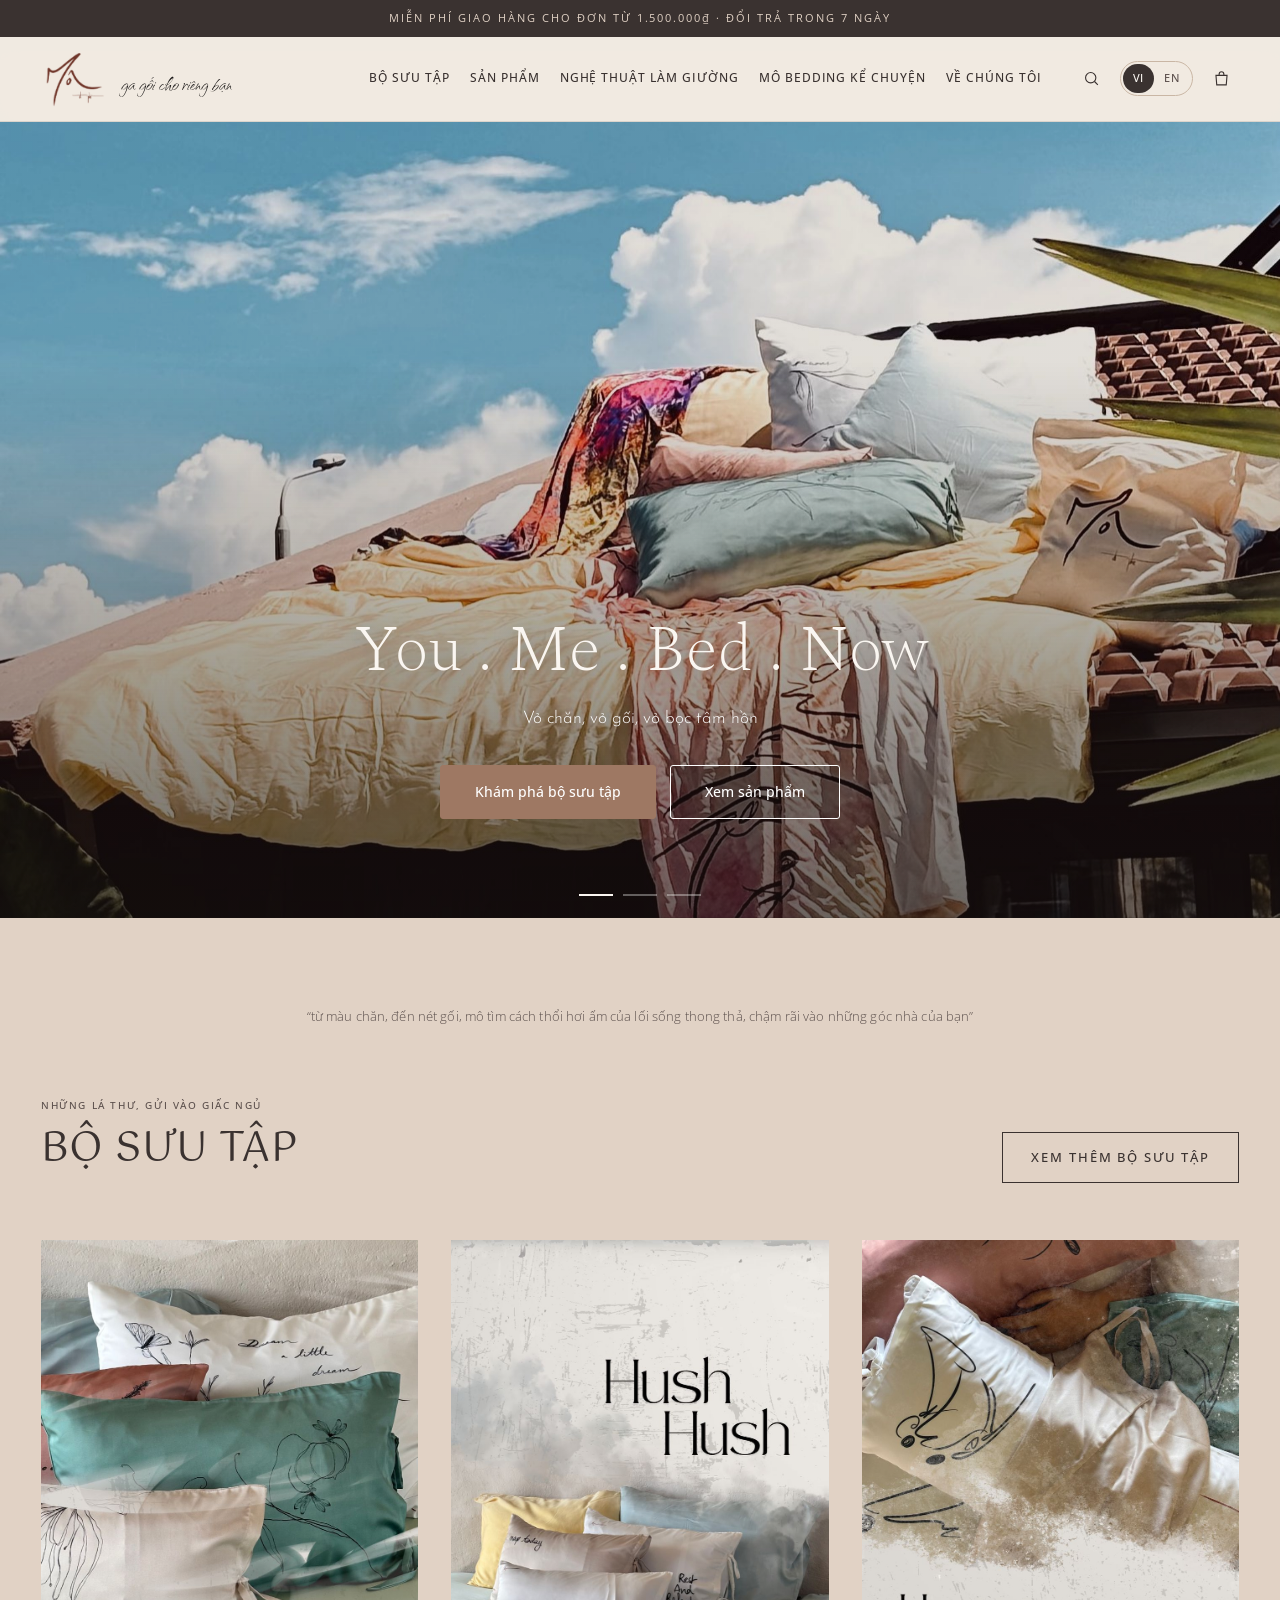
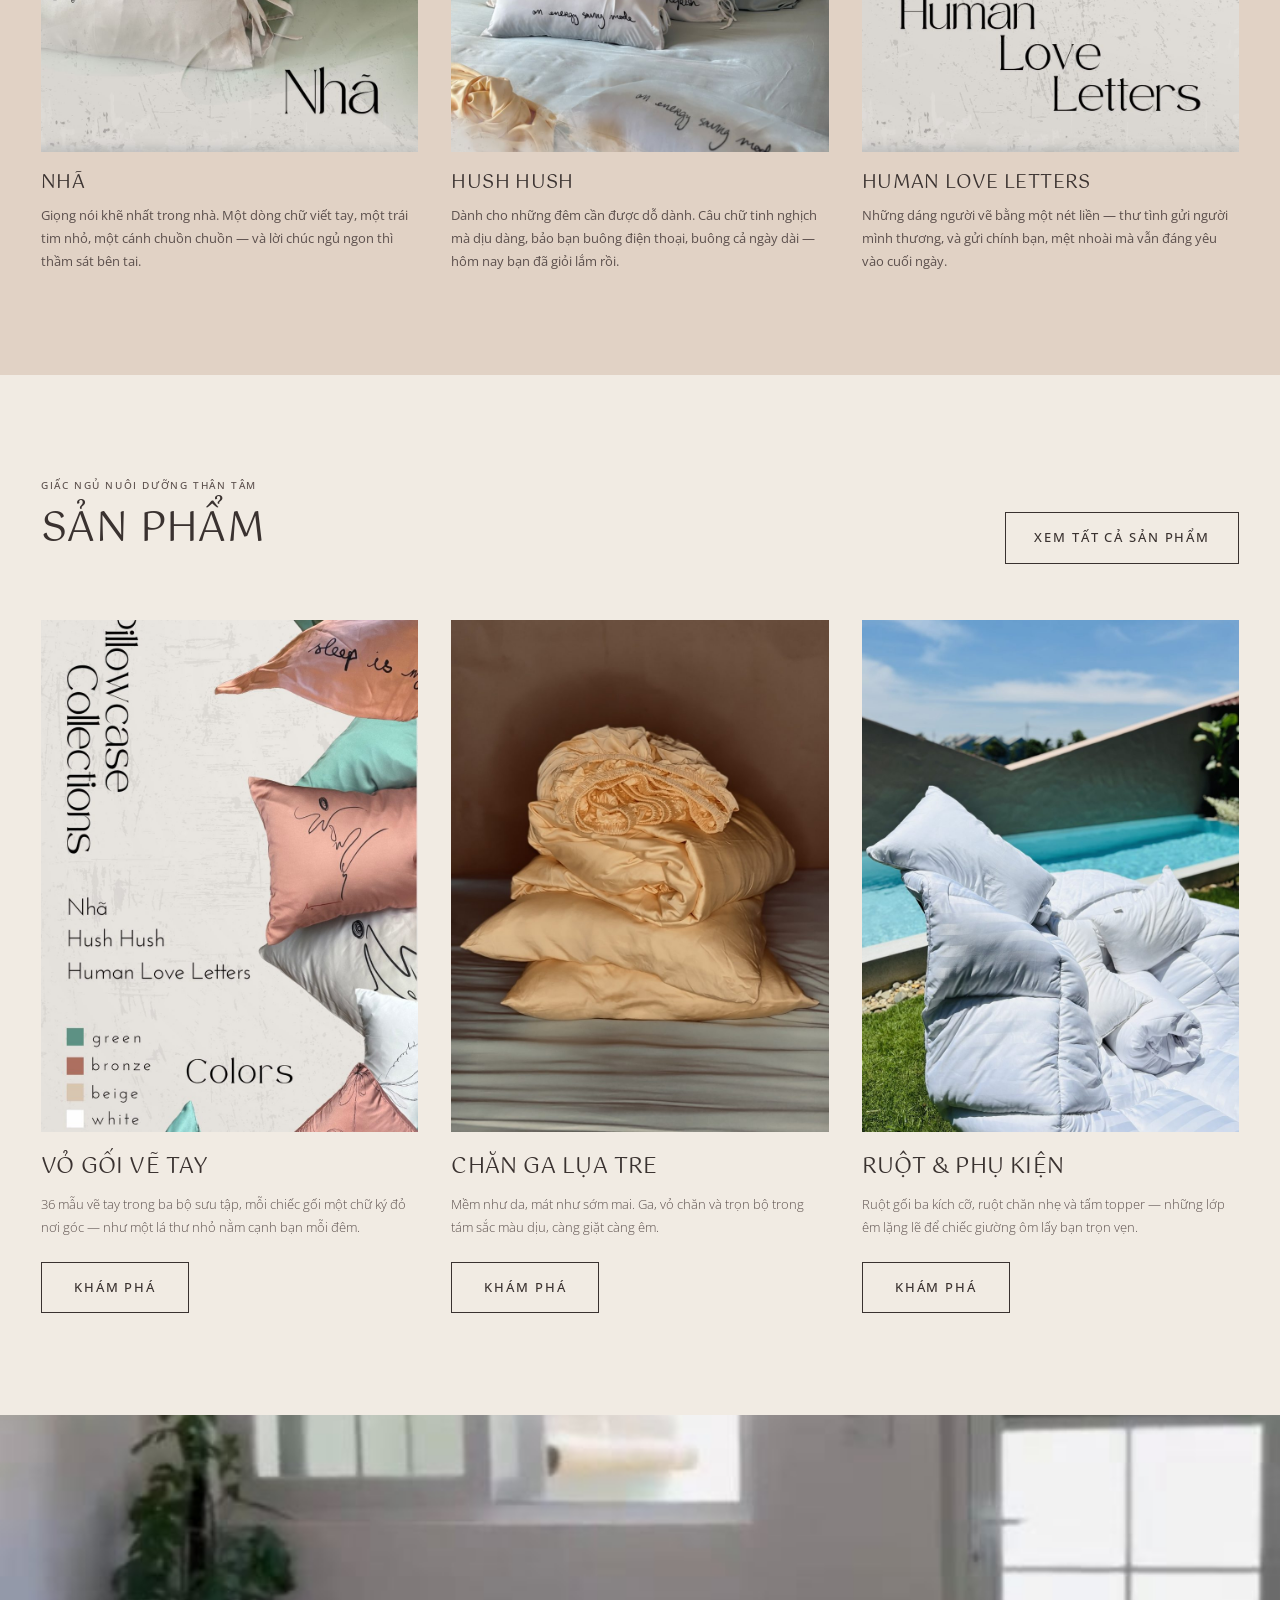
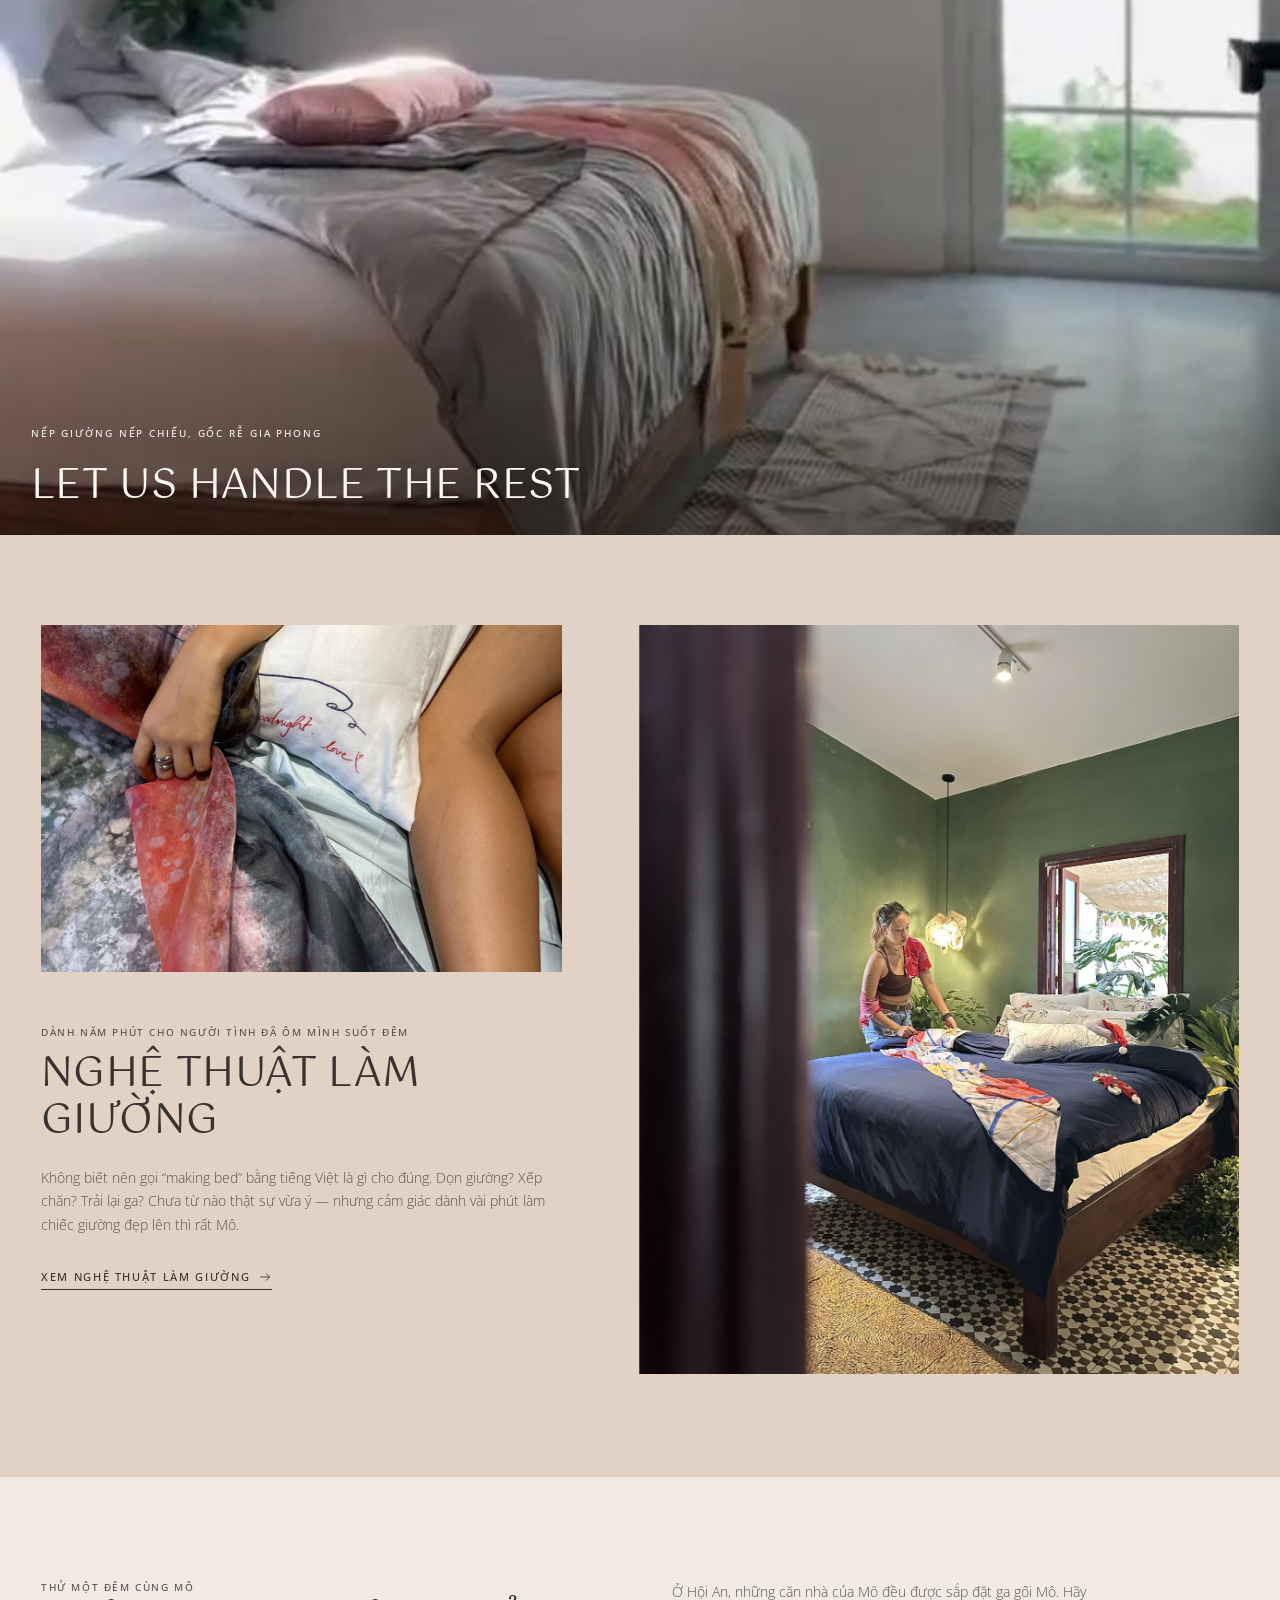
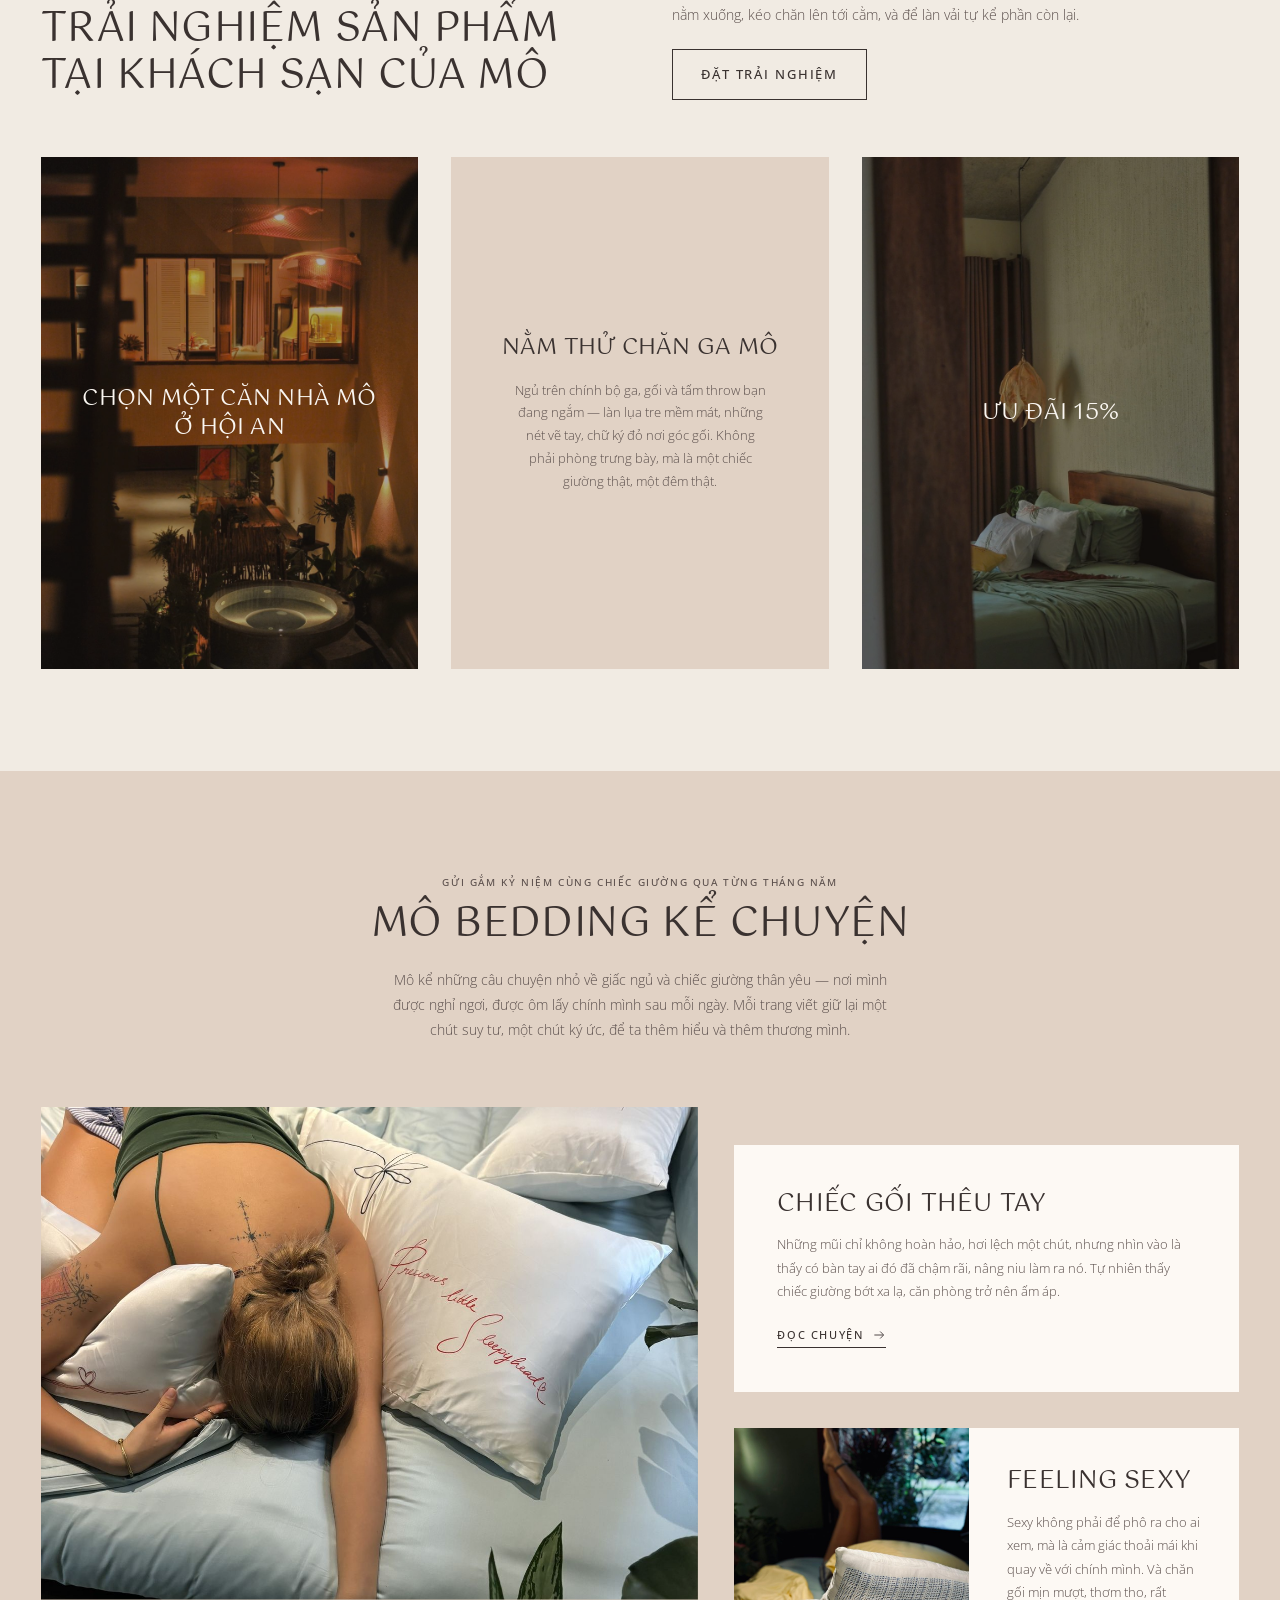
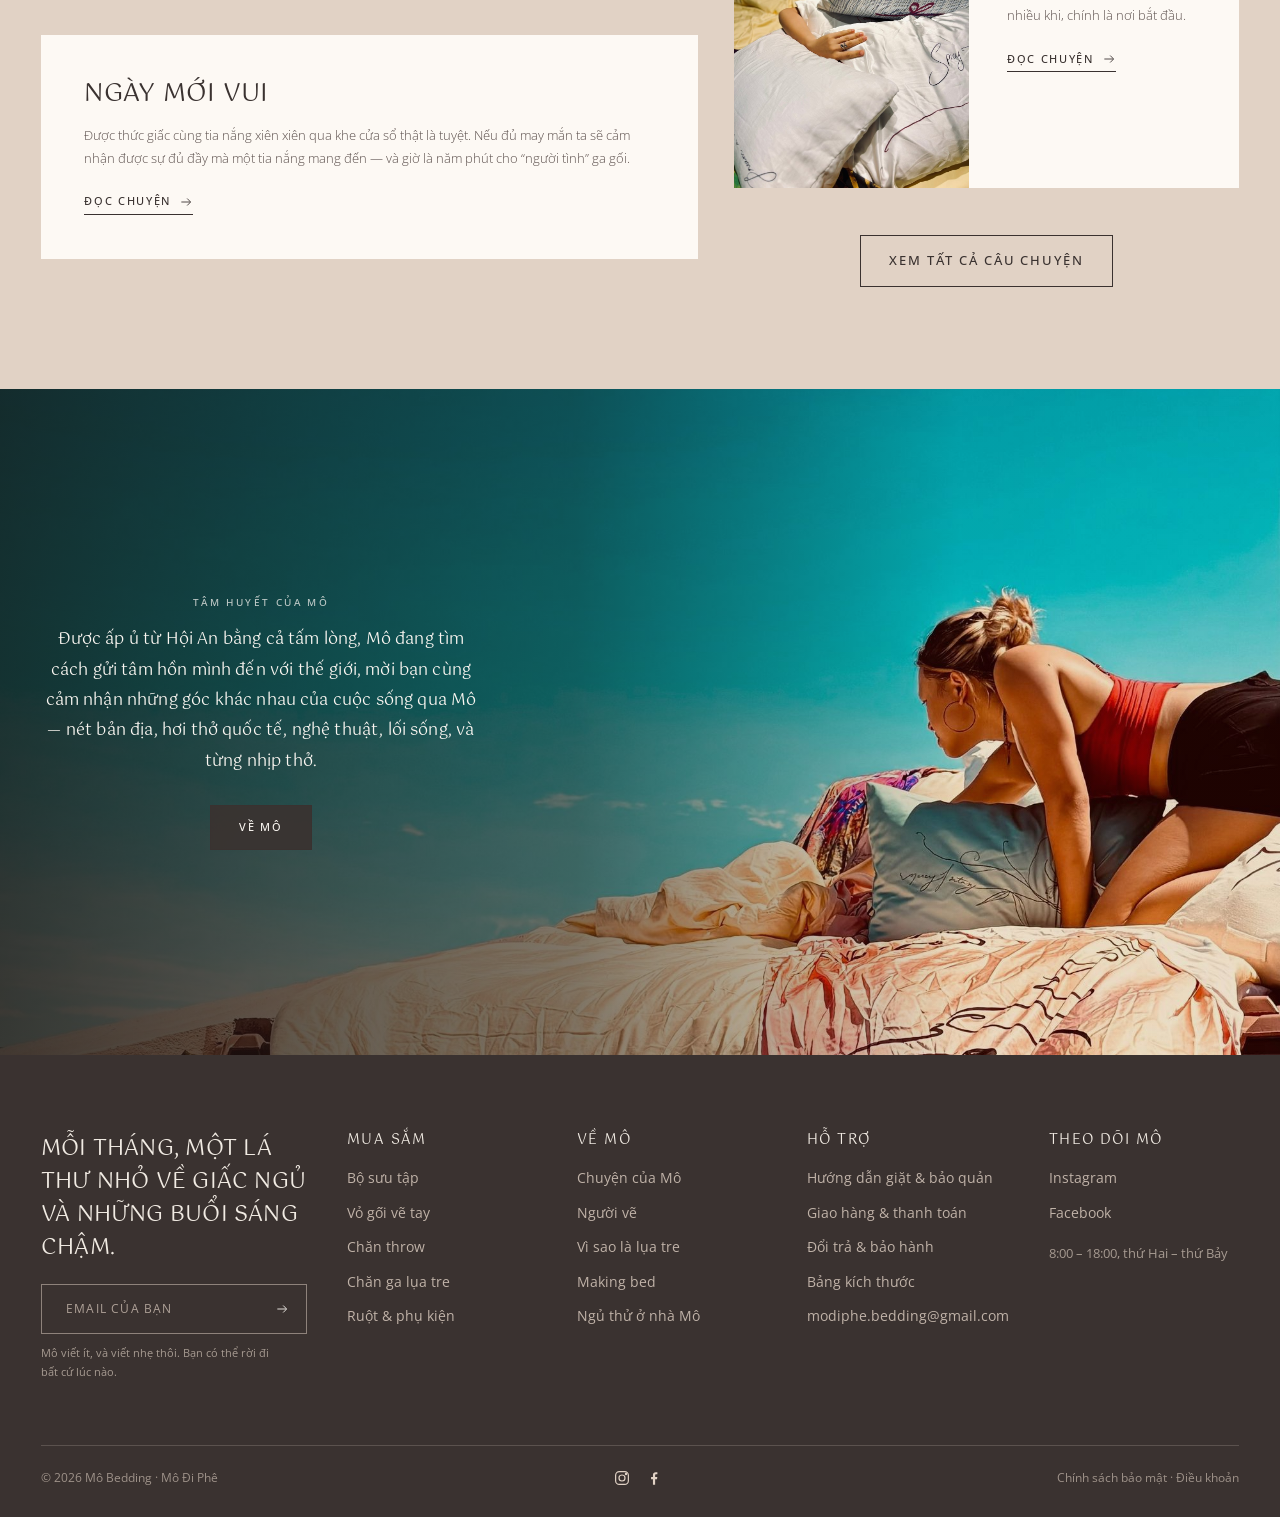
==== commit b2f7583d: "Banner fonts: Spectral 200 title, Josefin Sans 300 subtitle Picked from demo-font-banner.html (title" ====
--- a/index.html
+++ b/index.html
@@ -8,8 +8,8 @@
   <meta name="description" content="Mô Bedding — ga gối cho riêng bạn. Vỏ chăn, vỏ gối, vỏ bọc tâm hồn. Bộ sưu tập Nhã, Hush Hush, Human Love Letters.">
   <link rel="preconnect" href="https://fonts.googleapis.com">
   <link rel="preconnect" href="https://fonts.gstatic.com" crossorigin>
-  <link href="https://fonts.googleapis.com/css2?family=Gotu&family=Instrument+Serif&family=Qwitcher+Grypen&family=Open+Sans:ital,wght@0,300..700;1,300..700&display=swap" rel="stylesheet">
-  <link rel="stylesheet" href="assets/css/style.css?v=20260918i">
+  <link href="https://fonts.googleapis.com/css2?family=Gotu&family=Spectral:wght@200&family=Josefin+Sans:wght@300&family=Qwitcher+Grypen&family=Open+Sans:ital,wght@0,300..700;1,300..700&display=swap" rel="stylesheet">
+  <link rel="stylesheet" href="assets/css/style.css?v=20260918j">
 </head>
 <body data-page="home" data-en-title="Mô Bedding · You.me.bed.now — duvet covers, pillow covers, covers for the soul">
 <div id="site-header"></div>
@@ -217,6 +217,6 @@
 </main>
 
 <div id="site-footer"></div>
-<script src="assets/js/main.js?v=20260918i"></script>
+<script src="assets/js/main.js?v=20260918j"></script>
 </body>
 </html>
--- a/assets/css/style.css
+++ b/assets/css/style.css
@@ -1396,3 +1396,10 @@
   .hero__btns { flex-direction: column; align-items: stretch; width: 100%; max-width: 320px; gap: 10px; }
   .hero--slides .hero__content { bottom: 64px; }
 }
+
+/* ==========================================================================
+   Sửa web — phần 22 (18/09): font chữ banner theo lựa chọn trong demo-font-banner.html
+   Tiêu đề = phương án 12 (Spectral 200) · dòng phụ = phương án 10 (Josefin Sans 300)
+   ========================================================================== */
+.hero--slides .hero__title { font-family: 'Spectral', Georgia, serif; font-weight: 200; letter-spacing: 0; font-size: clamp(36px, 5.1vw, 81px); line-height: 1.05; }
+.hero--slides .hero__sub.script-sub { font-family: 'Josefin Sans', var(--sans); font-weight: 300; }
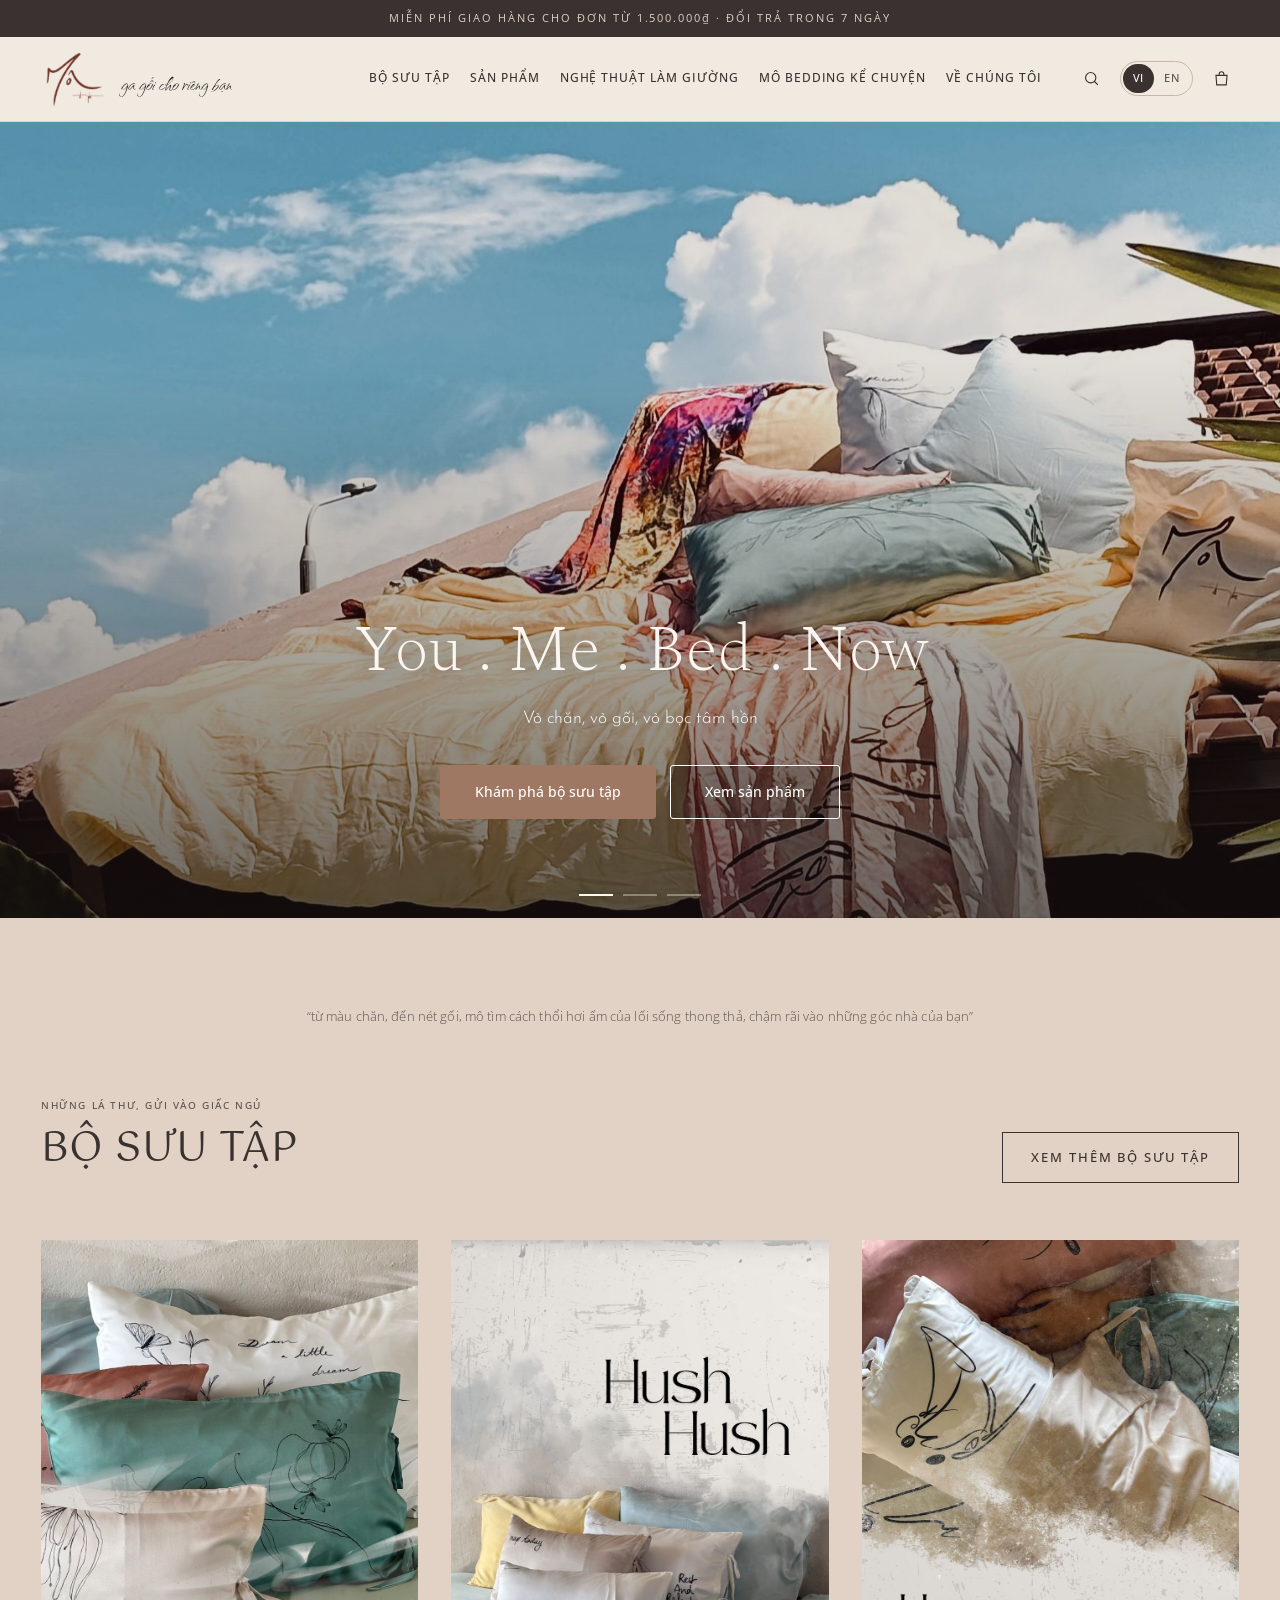
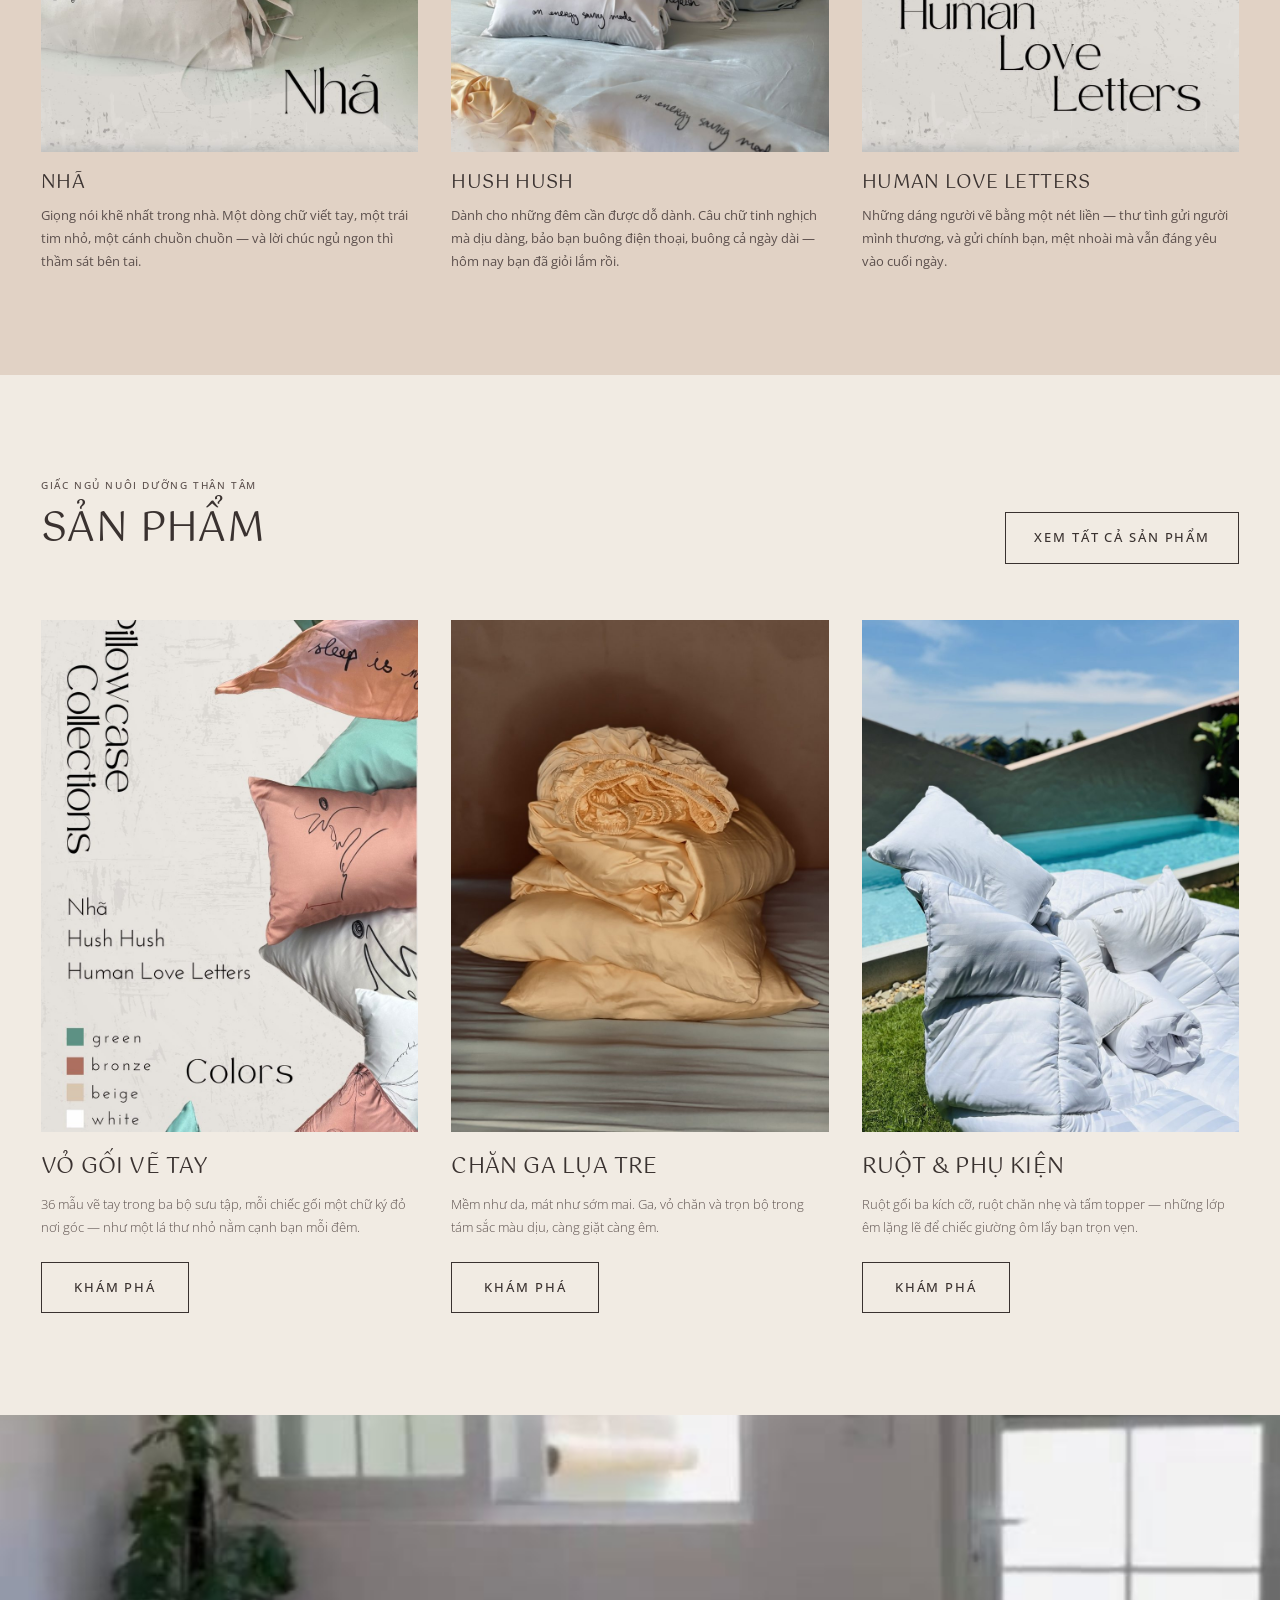
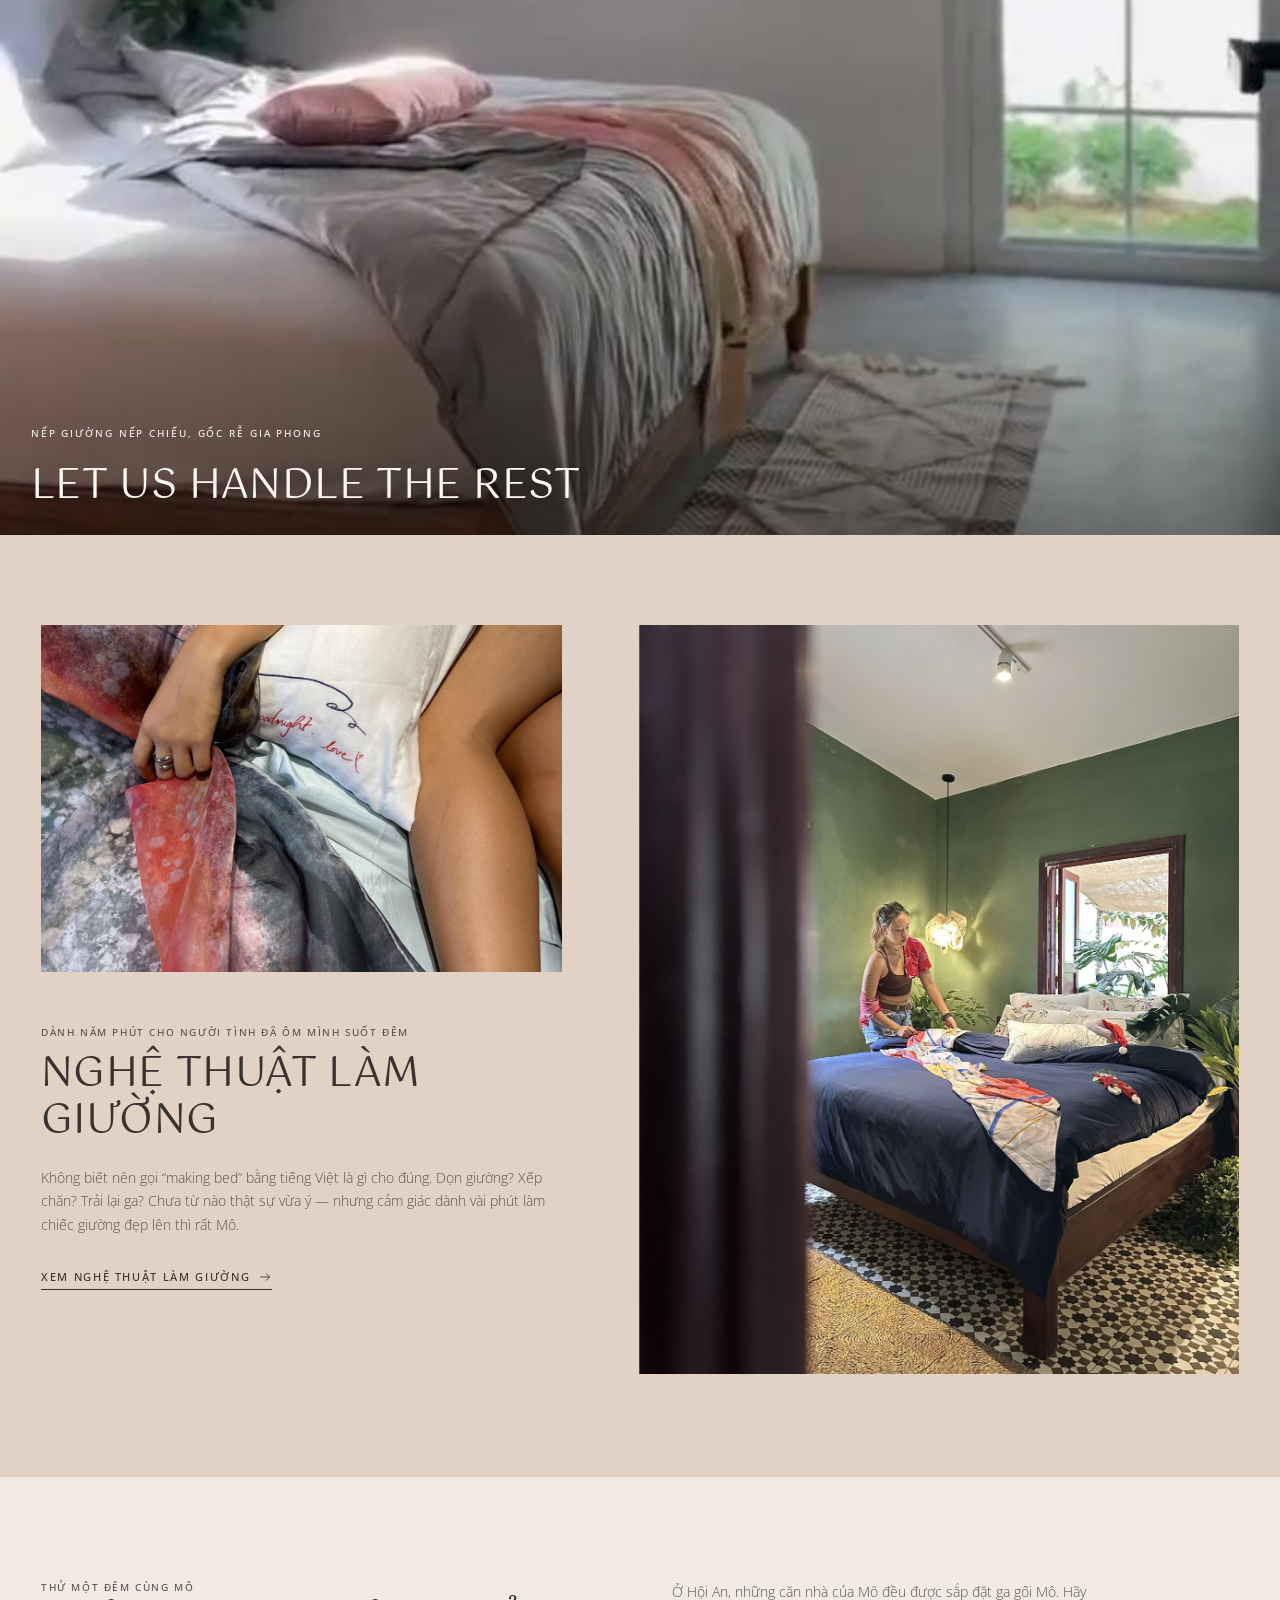
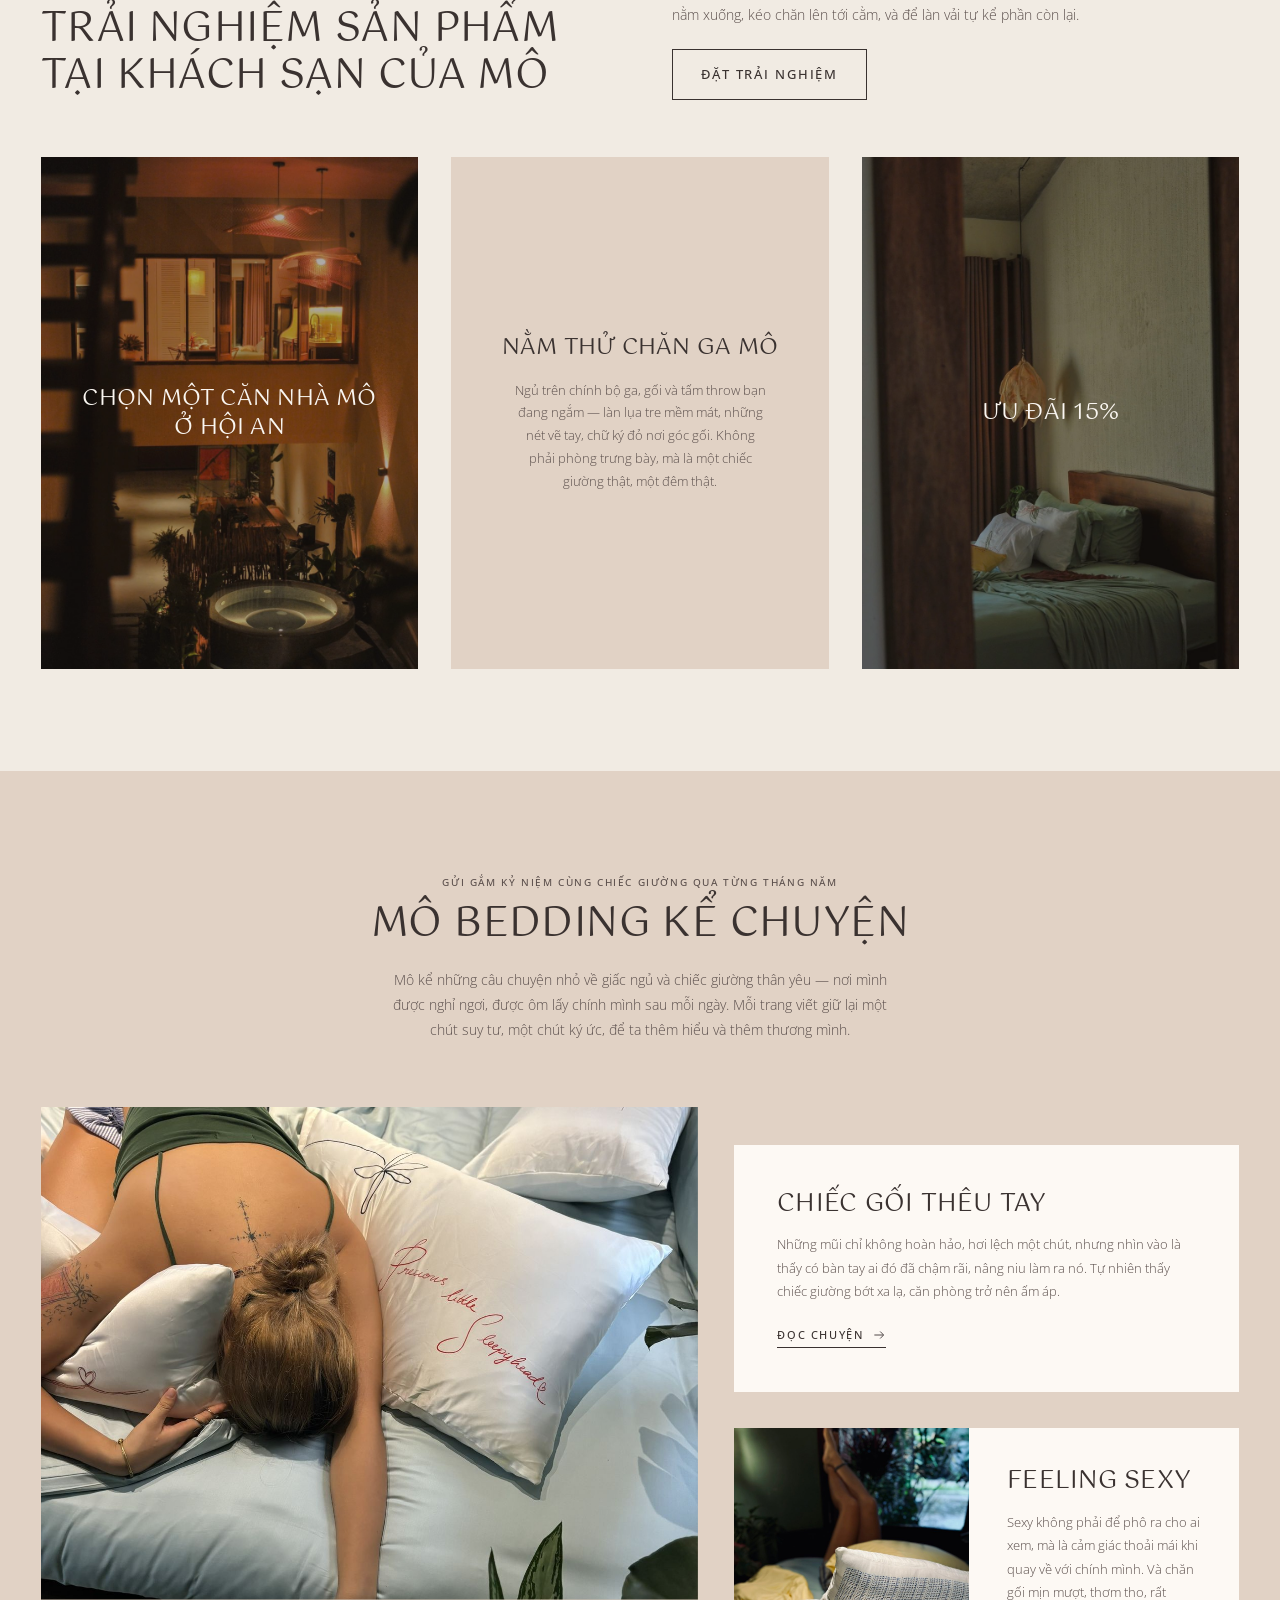
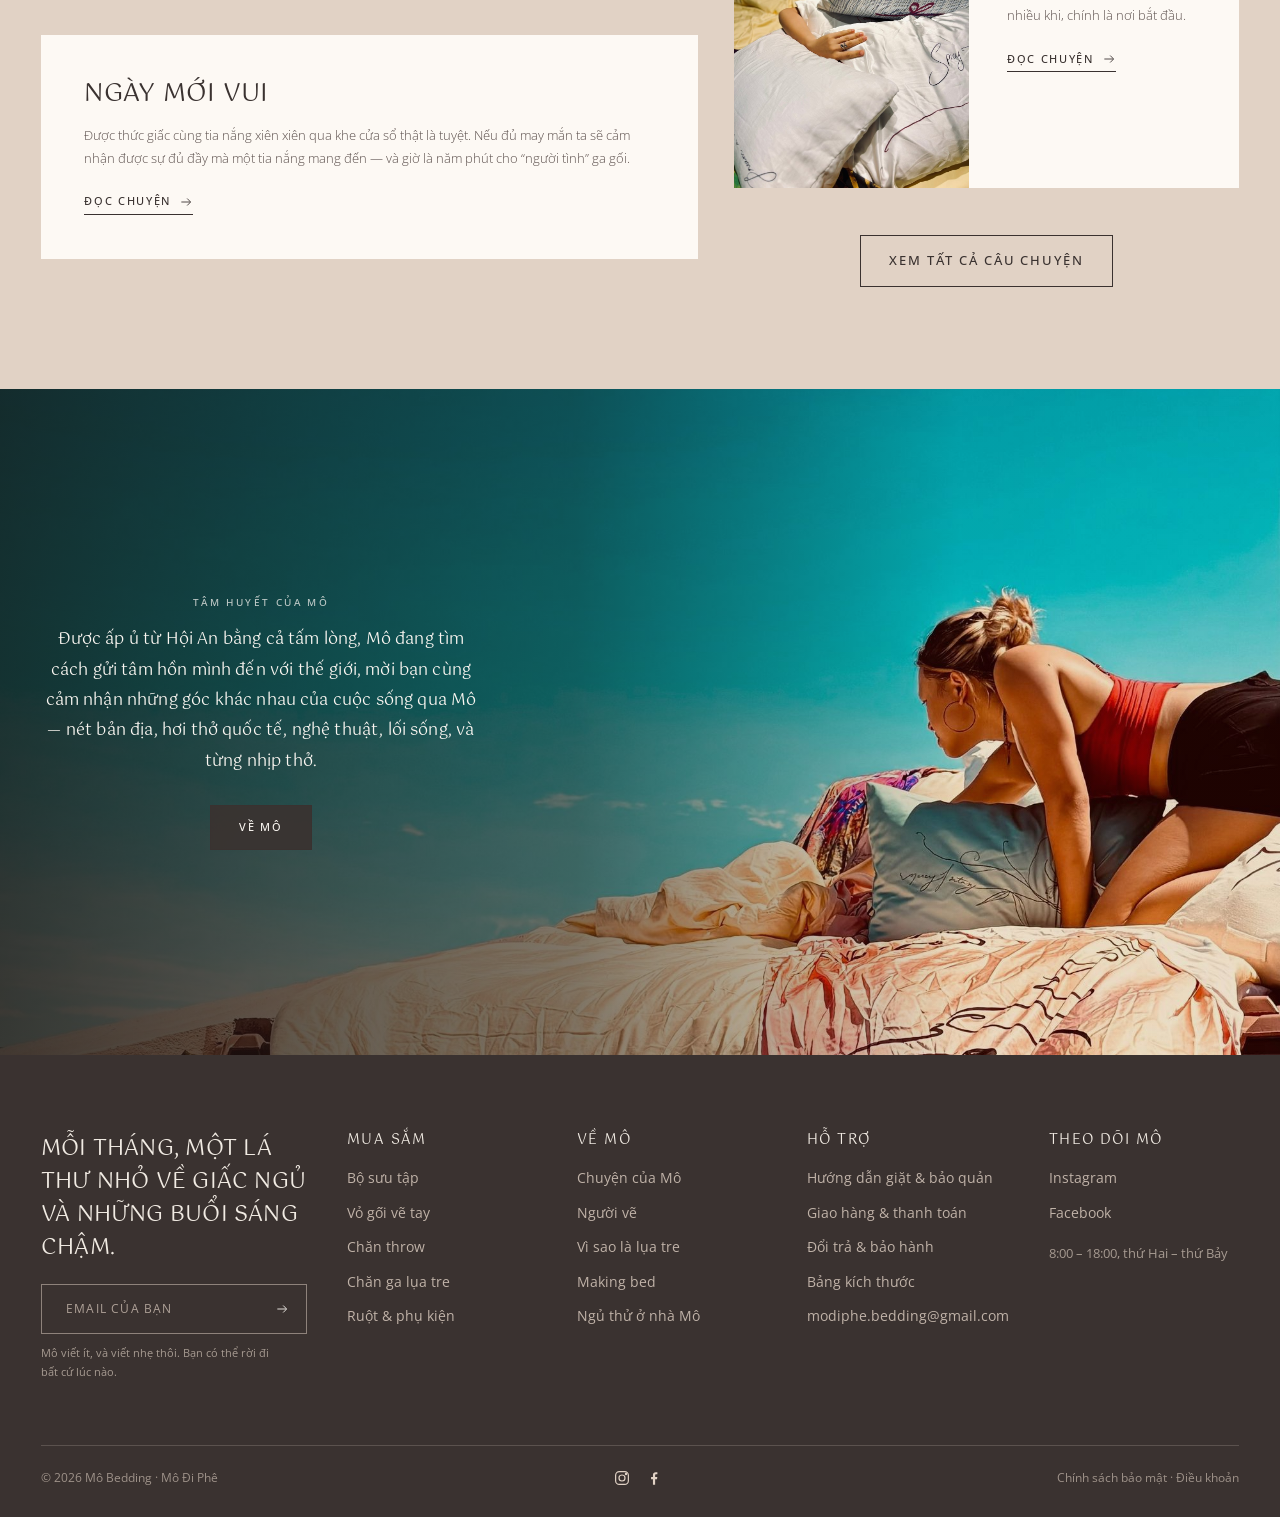
==== commit a1014cac: "Update banner photos with the client's edited versions Same order (bed, throws on wall, statue); sta" ====
--- a/index.html
+++ b/index.html
@@ -18,9 +18,9 @@
 
   <!-- 1. HERO — slide từng ảnh, tự chuyển sau 5 giây -->
   <section class="hero hero--slides" aria-label="Giới thiệu" data-en-aria="Introduction">
-    <div class="hero__slide is-active"><img class="hero__fg" src="assets/img/banner-2.jpg" style="object-position:50% 65%" alt="Chiếc giường trải ga gối Mô giữa trời xanh" data-en-alt="A bed dressed in Mô bedding under a blue sky"></div>
-    <div class="hero__slide"><img class="hero__fg" src="assets/img/banner-1.jpg" style="object-position:50% 55%" alt="Những tấm throw vẽ tay của Mô phơi trên tường nắng" data-en-alt="Hand-drawn Mô throws drying on a sunlit wall"></div>
-    <div class="hero__slide"><img class="hero__fg" src="assets/img/banner-3.jpg" style="object-position:50% 25%" alt="Tượng gỗ quấn khăn lụa Mô bên hồ bơi" data-en-alt="A wooden statue wrapped in a Mô silk scarf by the pool"></div>
+    <div class="hero__slide is-active"><img class="hero__fg" src="assets/img/banner-2.jpg?v=20260918k" style="object-position:50% 65%" alt="Chiếc giường trải ga gối Mô giữa trời xanh" data-en-alt="A bed dressed in Mô bedding under a blue sky"></div>
+    <div class="hero__slide"><img class="hero__fg" src="assets/img/banner-1.jpg?v=20260918k" style="object-position:50% 55%" alt="Những tấm throw vẽ tay của Mô phơi trên tường nắng" data-en-alt="Hand-drawn Mô throws drying on a sunlit wall"></div>
+    <div class="hero__slide"><img class="hero__fg" src="assets/img/banner-3.jpg?v=20260918k" style="object-position:50% 15%" alt="Tượng gỗ quấn khăn lụa Mô bên hồ bơi" data-en-alt="A wooden statue wrapped in a Mô silk scarf by the pool"></div>
     <div class="hero__content"><div class="wrap hero__text">
       <h1 class="hero__title">You . Me . Bed . Now</h1>
       <p class="hero__sub script-sub" data-en="Duvet covers, pillow covers, covers for the soul">Vỏ chăn, vỏ gối, vỏ bọc tâm hồn</p>
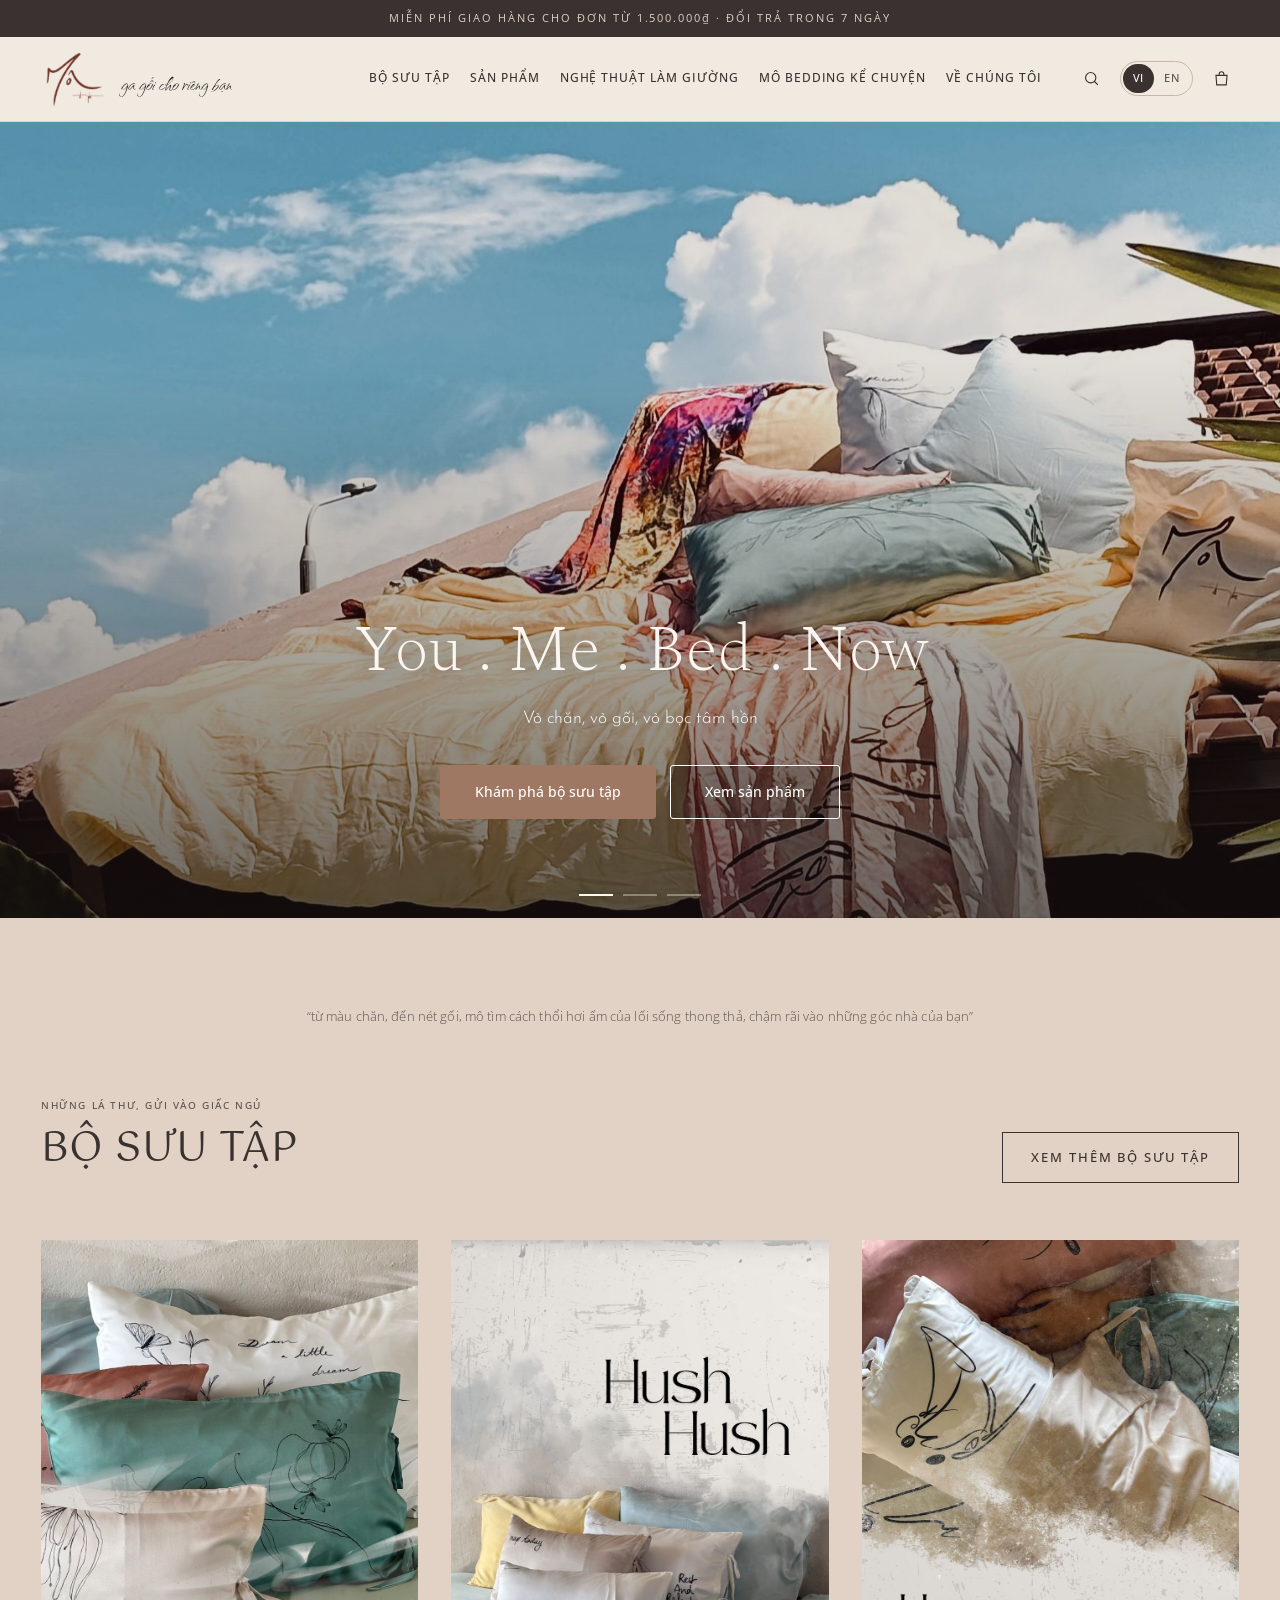
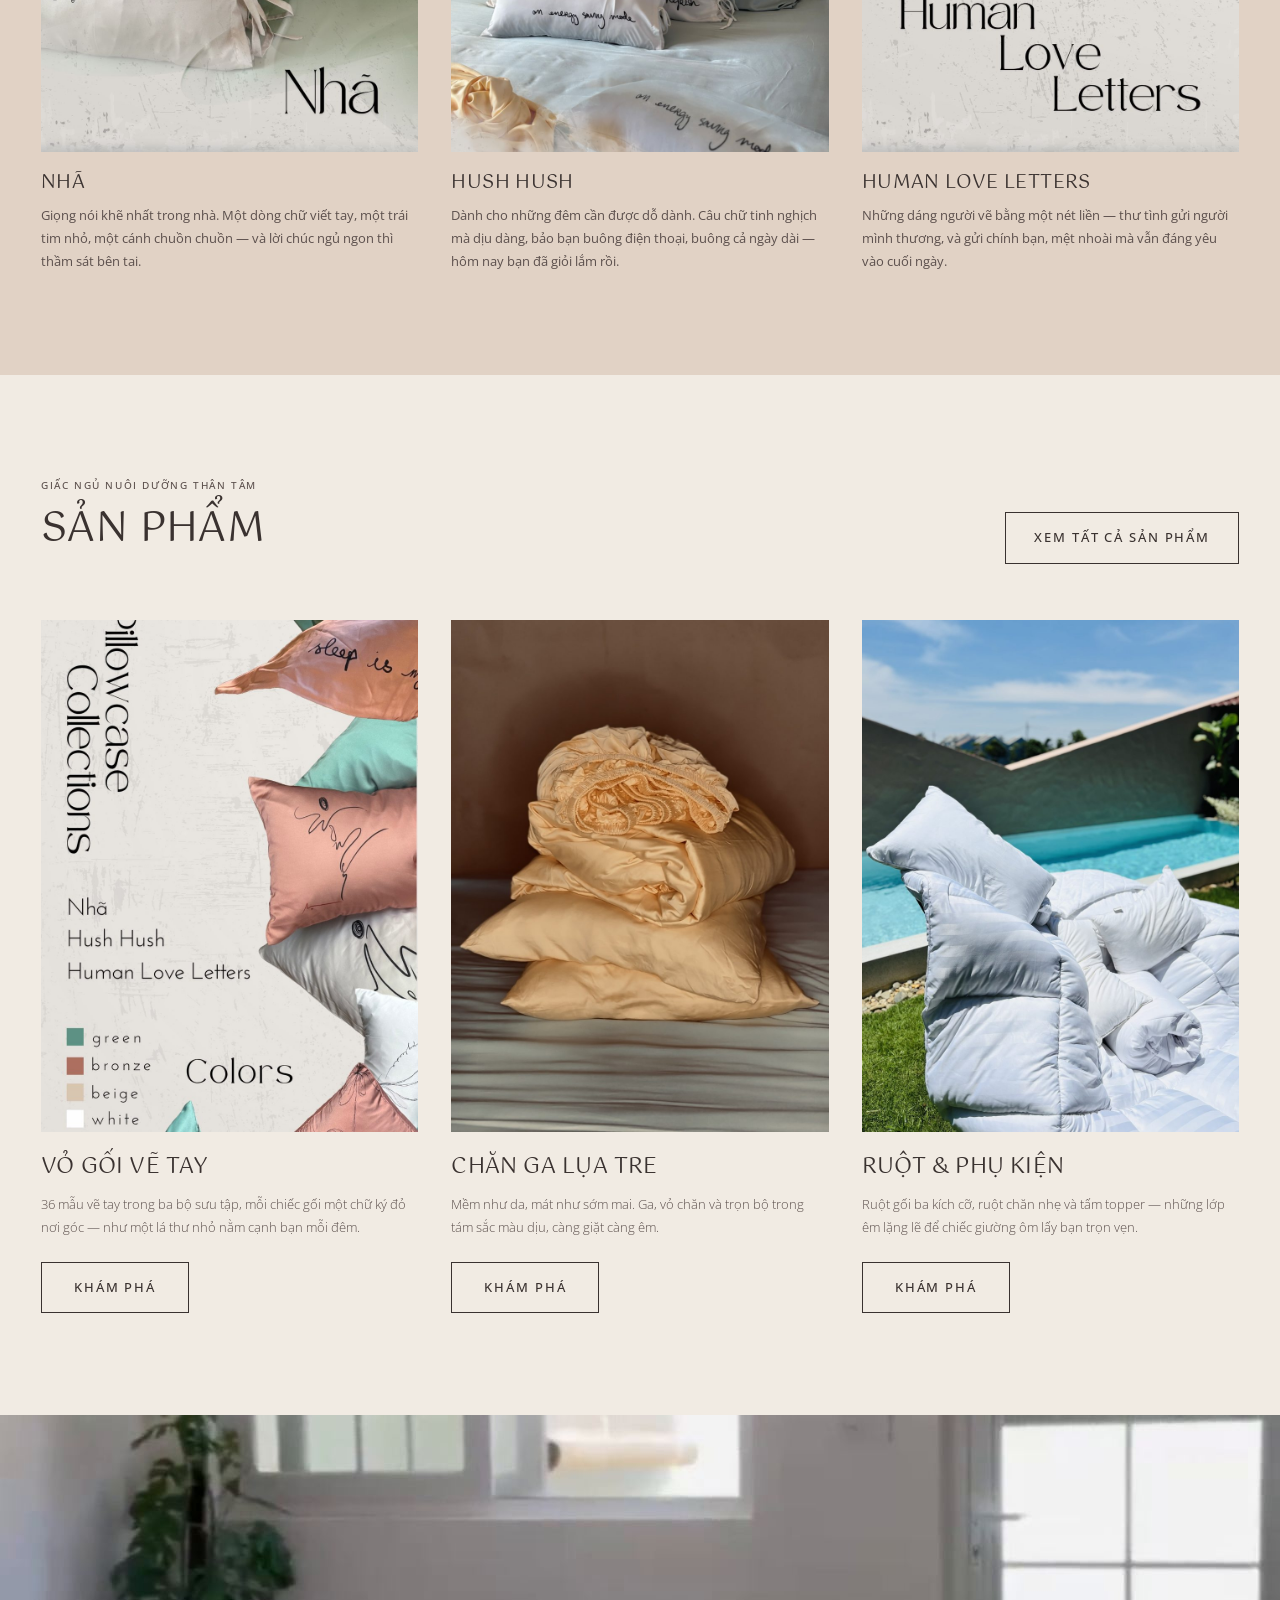
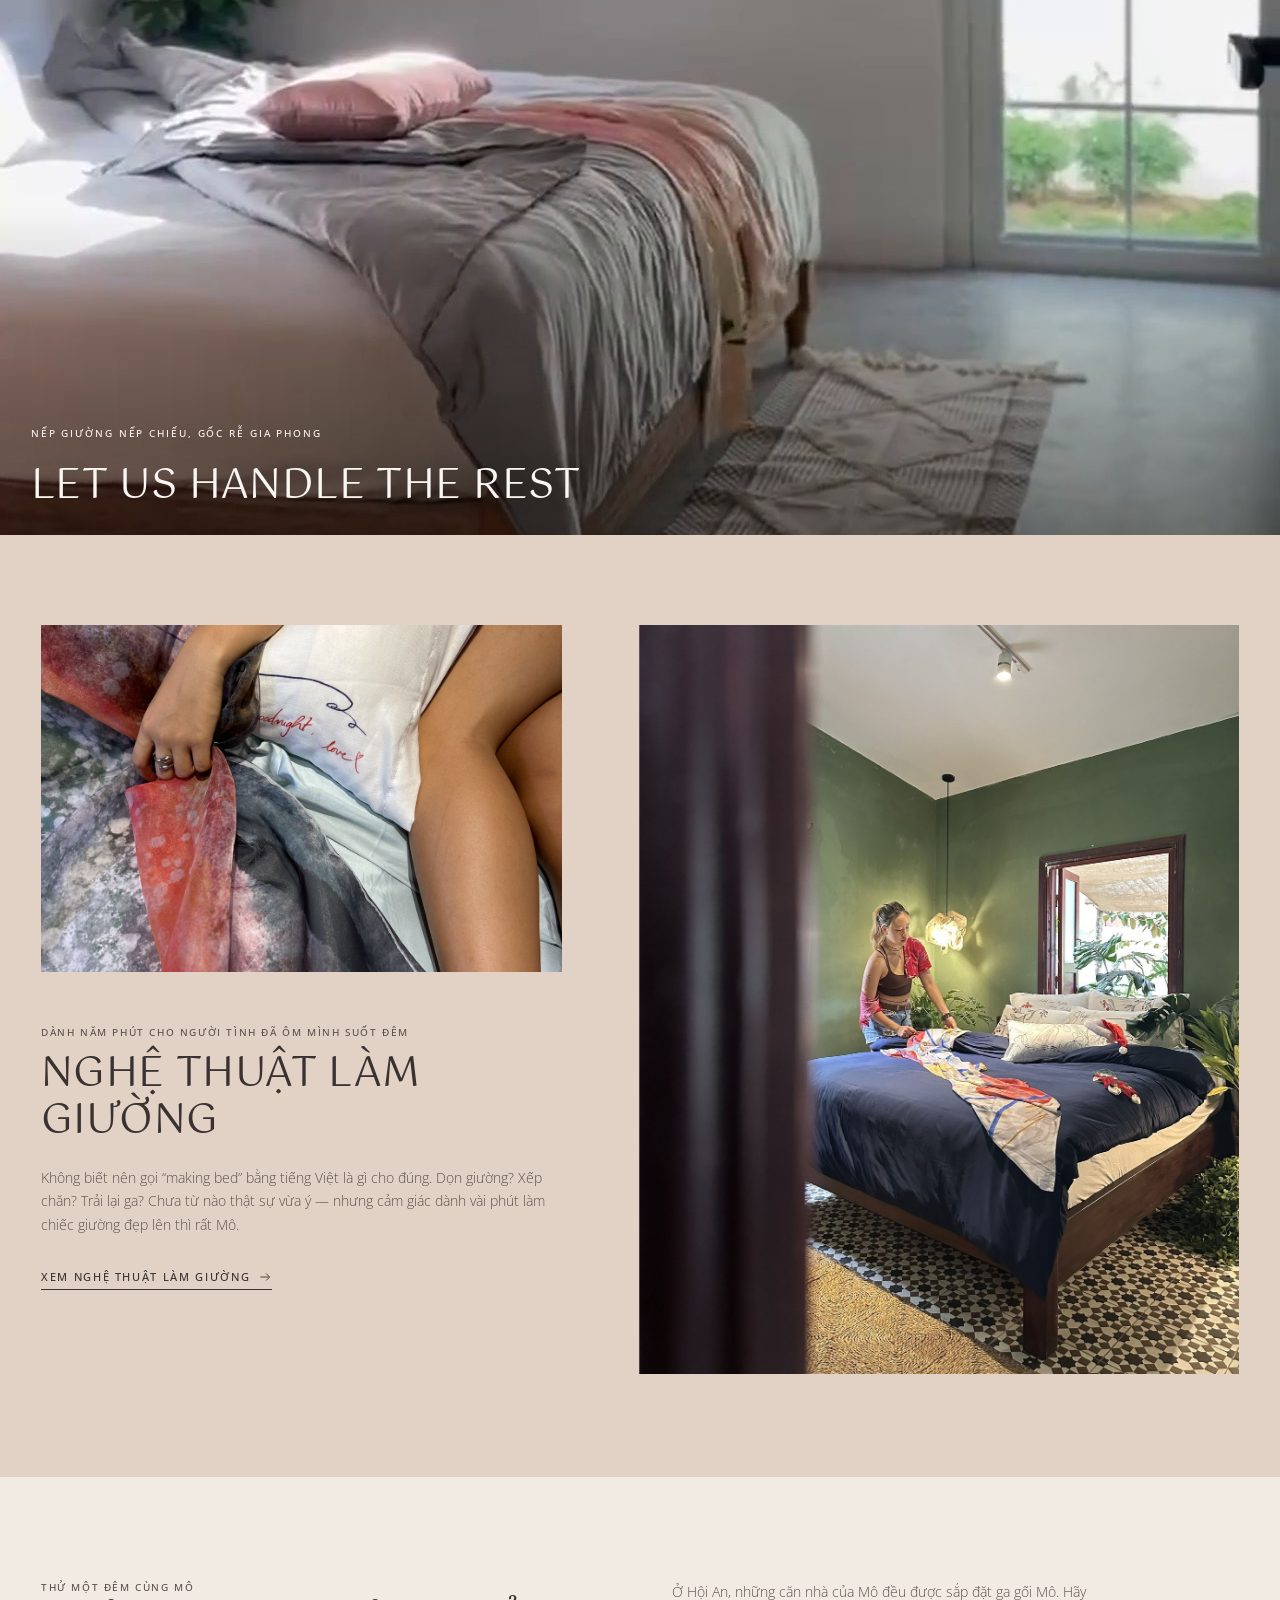
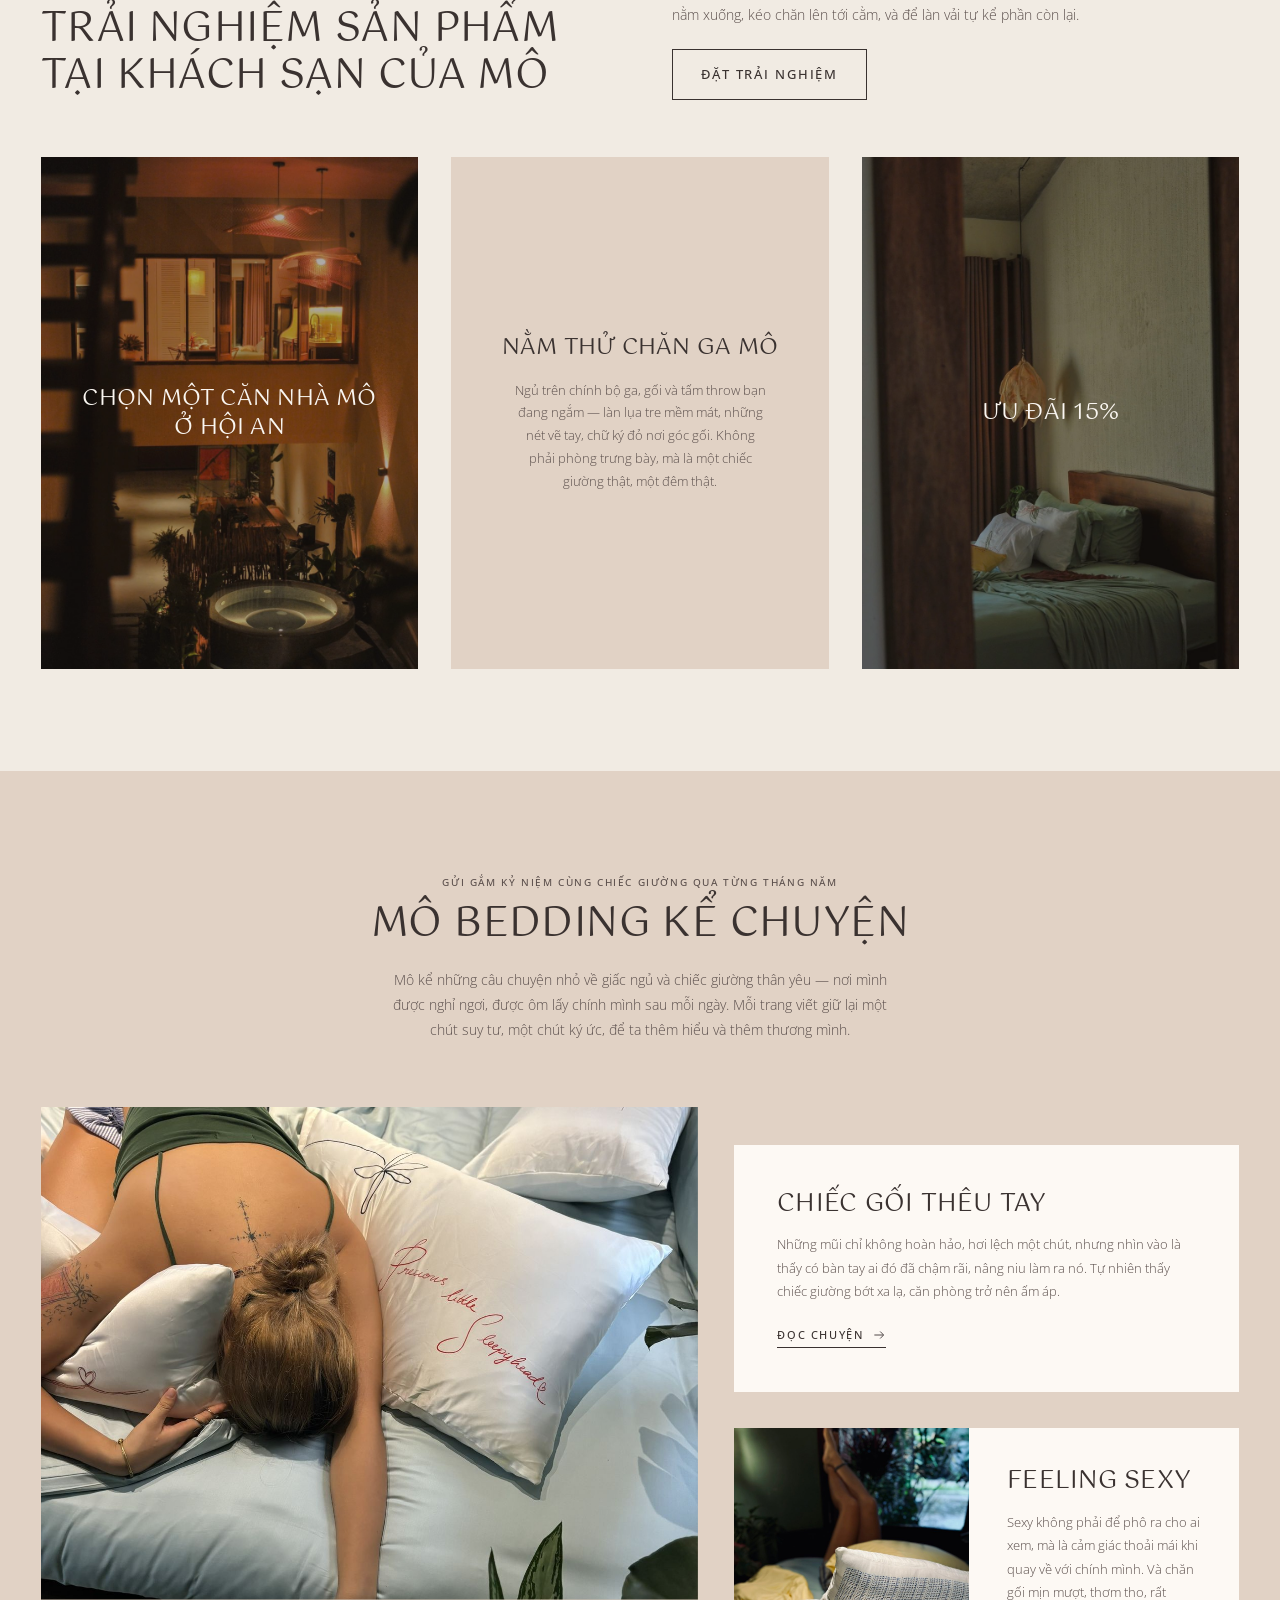
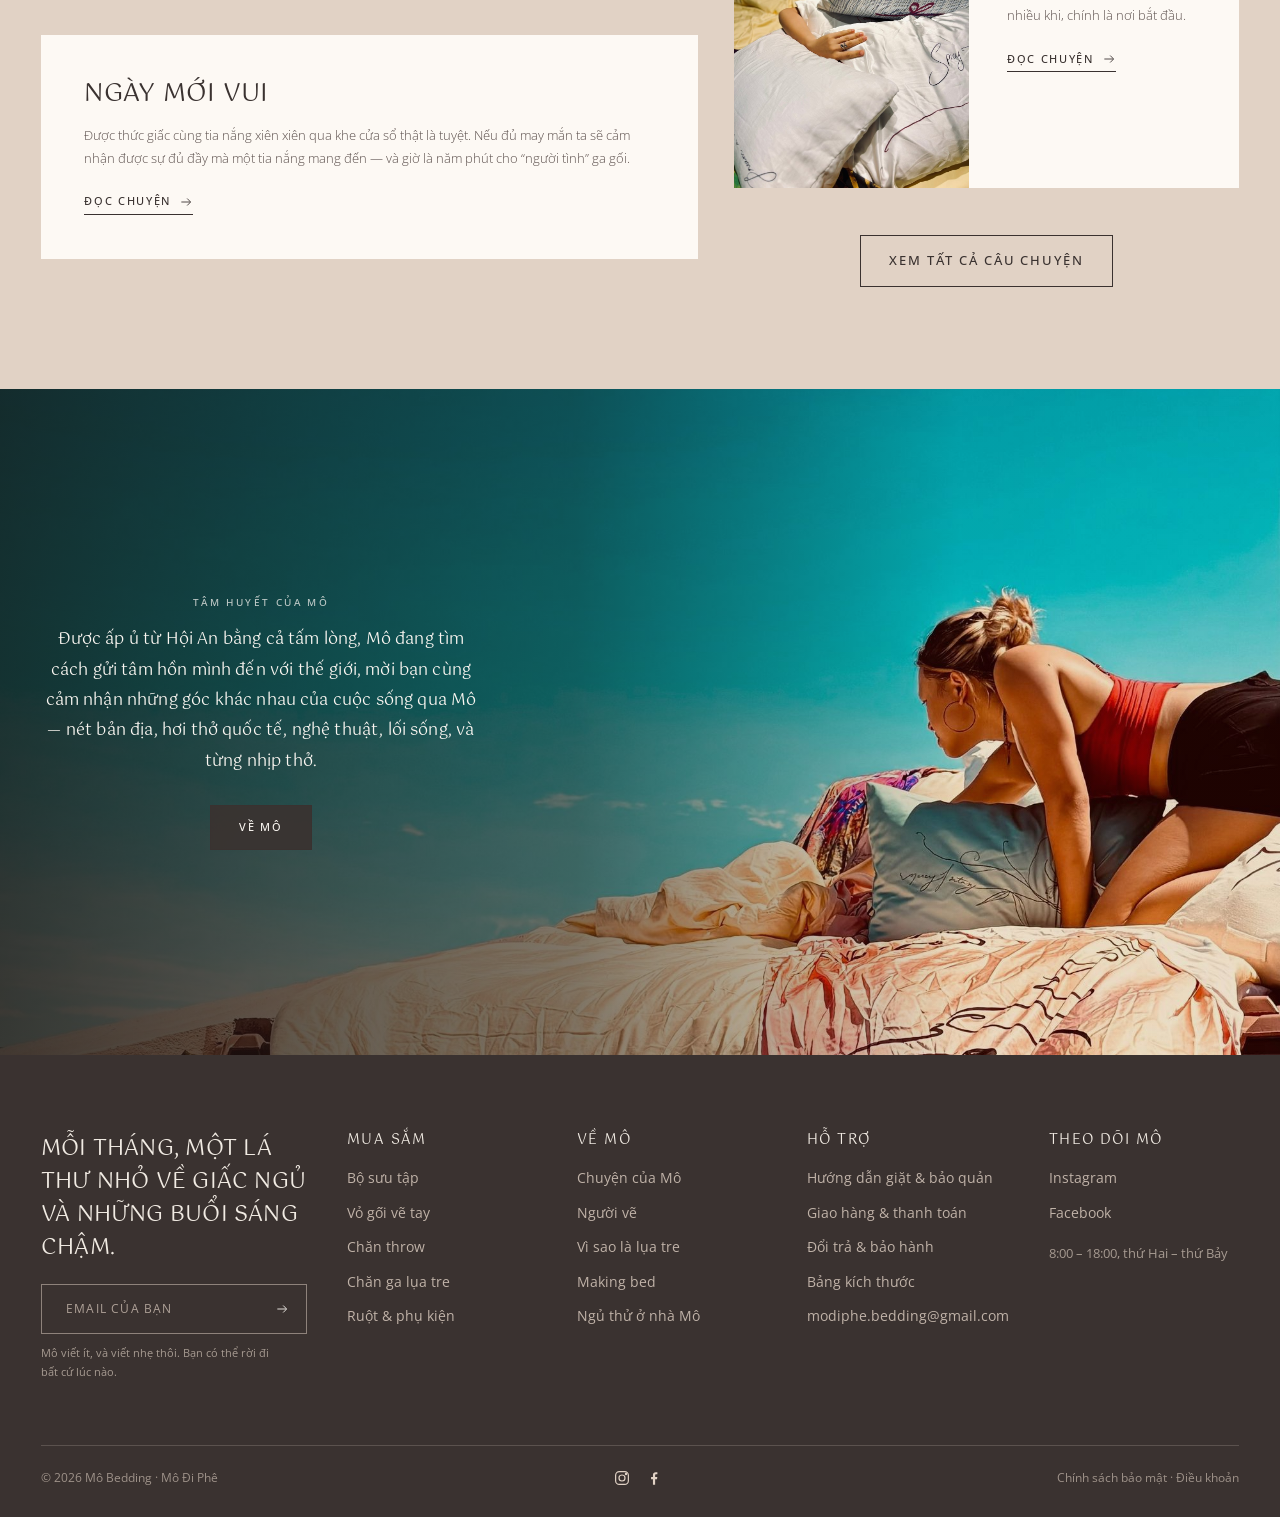
==== commit c4f5c7f4: "Phones: stack Collections, Products and Hotel cards vertically Co-Authored-By: Claude Opus 5 <norepl" ====
--- a/index.html
+++ b/index.html
@@ -9,7 +9,7 @@
   <link rel="preconnect" href="https://fonts.googleapis.com">
   <link rel="preconnect" href="https://fonts.gstatic.com" crossorigin>
   <link href="https://fonts.googleapis.com/css2?family=Gotu&family=Spectral:wght@200&family=Josefin+Sans:wght@300&family=Qwitcher+Grypen&family=Open+Sans:ital,wght@0,300..700;1,300..700&display=swap" rel="stylesheet">
-  <link rel="stylesheet" href="assets/css/style.css?v=20260918j">
+  <link rel="stylesheet" href="assets/css/style.css?v=20260918m">
 </head>
 <body data-page="home" data-en-title="Mô Bedding · You.me.bed.now — duvet covers, pillow covers, covers for the soul">
 <div id="site-header"></div>
@@ -217,6 +217,6 @@
 </main>
 
 <div id="site-footer"></div>
-<script src="assets/js/main.js?v=20260918j"></script>
+<script src="assets/js/main.js?v=20260918m"></script>
 </body>
 </html>
--- a/assets/css/style.css
+++ b/assets/css/style.css
@@ -1403,3 +1403,67 @@
    ========================================================================== */
 .hero--slides .hero__title { font-family: 'Spectral', Georgia, serif; font-weight: 200; letter-spacing: 0; font-size: clamp(36px, 5.1vw, 81px); line-height: 1.05; }
 .hero--slides .hero__sub.script-sub { font-family: 'Josefin Sans', var(--sans); font-weight: 300; }
+
+/* ==========================================================================
+   Sửa web — phần 23 (18/09): tối ưu trang chủ cho điện thoại & máy tính bảng
+   (máy tính ≥1101px giữ nguyên)
+   ========================================================================== */
+/* Tiêu đề khối ngắt dòng cân đối, không để 1 chữ lẻ ở dòng cuối */
+@media (max-width: 1100px) { .sec-title, .offer__title, .feature__title, .hcard h3, .ocard h3 { text-wrap: balance; } }
+
+/* --- Máy tính bảng dọc (761–900px): giữ bố cục 2 cột như máy tính thay vì xếp chồng --- */
+@media (min-width: 761px) and (max-width: 900px) {
+  .feature { grid-template-columns: 1fr 1.15fr; gap: 36px; }
+  .feature__small { max-width: 620px; }
+  .feature__title { font-size: clamp(30px, 4.4vw, 40px); }
+  .hub__grid { grid-template-columns: 1.3fr 1fr; gap: 24px; }
+  .hub__col--right { padding-top: 24px; }
+  .hcard--split { grid-template-columns: 1fr; }
+  .hcard--split figure { min-height: 0; aspect-ratio: 4 / 3; }
+}
+
+/* --- Điện thoại (≤760px) --- */
+@media (max-width: 760px) {
+  /* Dải thông báo: 1 dòng gọn */
+  .announce { font-size: 9.5px; letter-spacing: .05em; padding: 8px 12px; line-height: 1.4; }
+
+  /* Sản phẩm + Trải nghiệm: vuốt ngang giống khối Bộ sưu tập, ảnh dọc cùng tỉ lệ 400:543 */
+  .pcards, .offer__cards {
+    display: grid; grid-template-columns: none; grid-auto-flow: column; grid-auto-columns: 80%;
+    gap: 16px; overflow-x: auto; scroll-snap-type: x mandatory; scrollbar-width: none;
+    -webkit-overflow-scrolling: touch; padding-bottom: 4px;
+  }
+  .pcards::-webkit-scrollbar, .offer__cards::-webkit-scrollbar { display: none; }
+  .pcat, .ocard { scroll-snap-align: start; }
+  .pcat__img, .ocard, .ocard--text { aspect-ratio: 400 / 543; }
+  .pcat p { margin-bottom: 18px; }
+  .ocard--text p { font-size: 14px; }
+
+  /* Video: dòng chữ lớn nằm gọn 1 dòng */
+  .film__title { font-size: clamp(20px, 5.9vw, 30px); white-space: nowrap; }
+
+  /* Tiêu đề khối vừa phải hơn trên màn hẹp */
+  .offer__title { font-size: clamp(28px, 8vw, 36px); }
+  .feature__title { font-size: clamp(30px, 8.6vw, 40px); }
+}
+@supports not (aspect-ratio: 1 / 1) {
+  @media (max-width: 760px) { .pcat__img, .ocard, .ocard--text { height: 108vw; } }
+}
+@media (max-width: 400px) { .announce { font-size: 8.8px; letter-spacing: .02em; padding: 8px 8px; } }
+
+/* ==========================================================================
+   Sửa web — phần 24 (18/09): trên điện thoại các thẻ ảnh xếp DỌC (ảnh sau nằm dưới ảnh trước),
+   không vuốt ngang — áp dụng cho Bộ sưu tập, Sản phẩm, Trải nghiệm tại khách sạn
+   ========================================================================== */
+@media (max-width: 760px) {
+  .coll-row, .pcards, .offer__cards {
+    display: grid; grid-auto-flow: row; grid-template-columns: 1fr; grid-auto-columns: auto;
+    overflow: visible; scroll-snap-type: none; gap: 40px; padding-bottom: 0;
+  }
+  .offer__cards { gap: 20px; }
+  .ccard figure, .pcat__img, .ocard--img { aspect-ratio: 400 / 543; }
+  .ocard--text { aspect-ratio: auto; padding: 44px 28px; }
+}
+@supports not (aspect-ratio: 1 / 1) {
+  @media (max-width: 760px) { .ocard--text { height: auto; } }
+}
